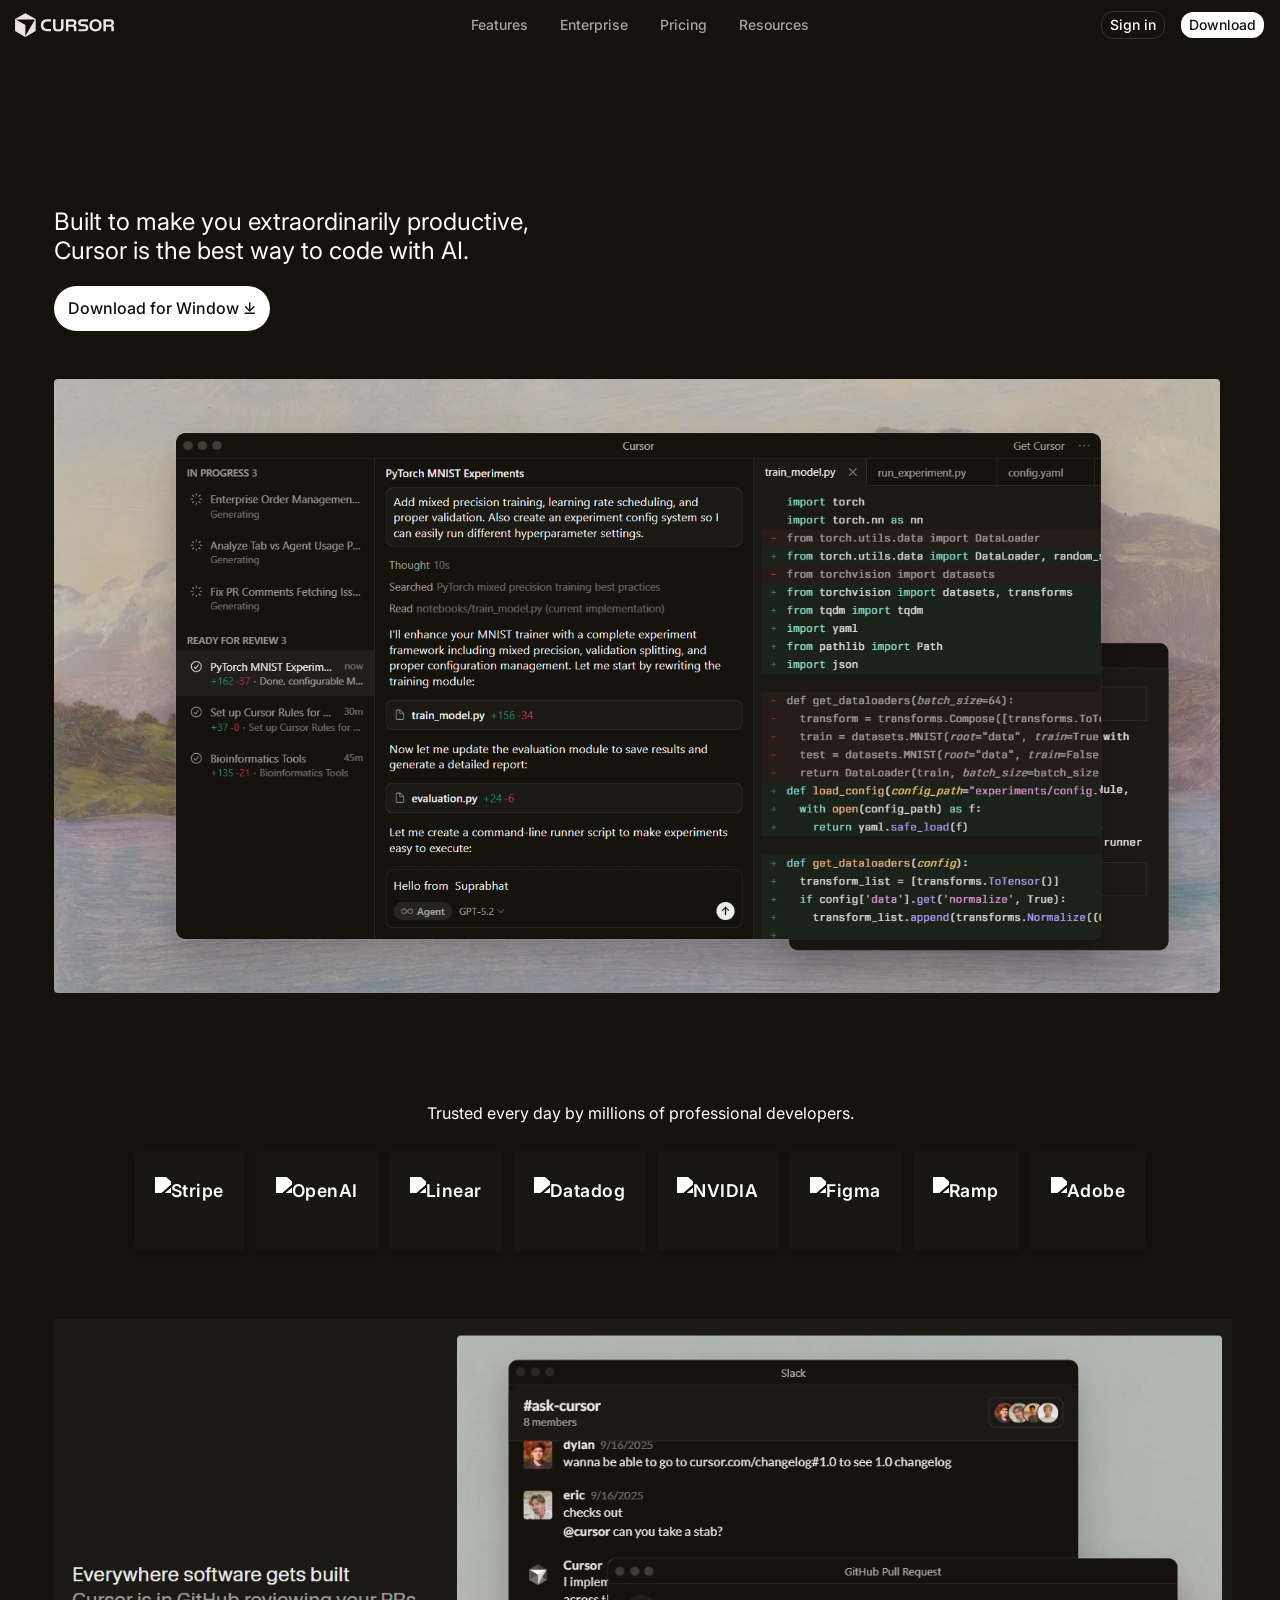
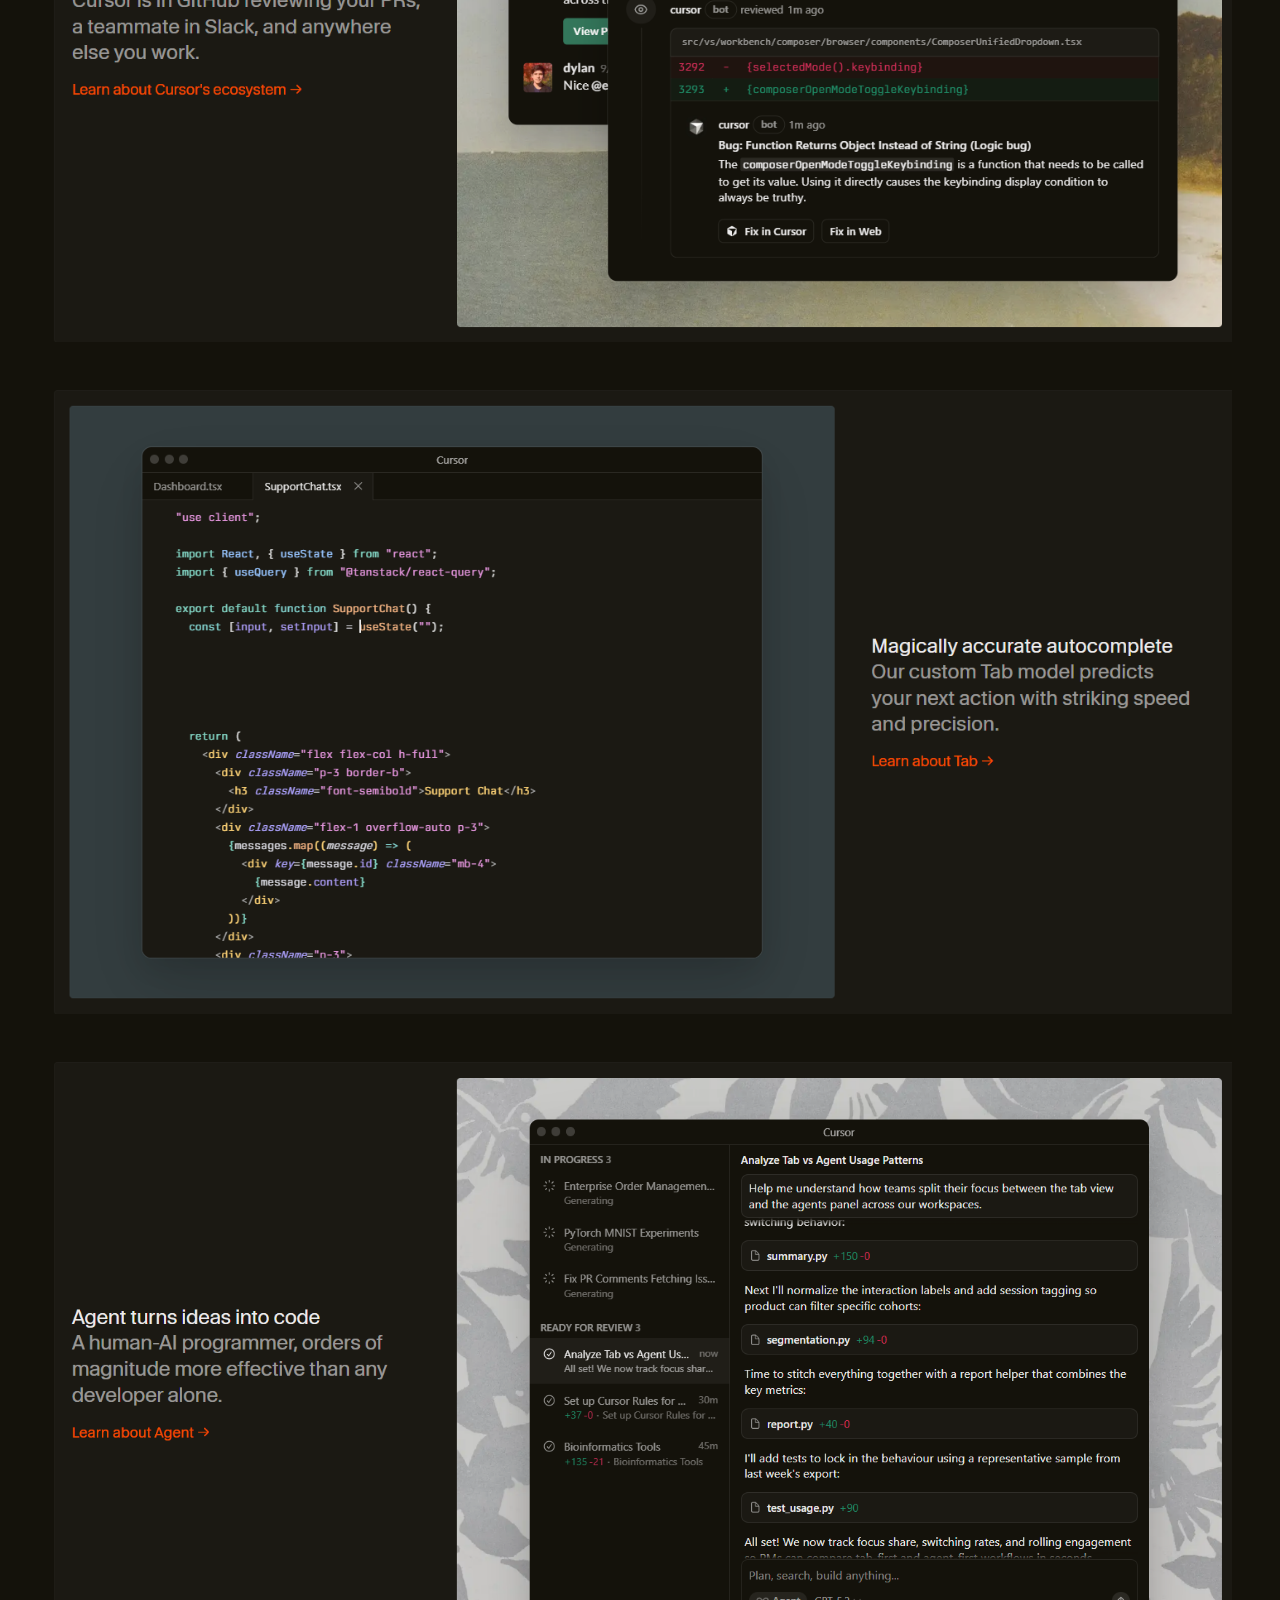
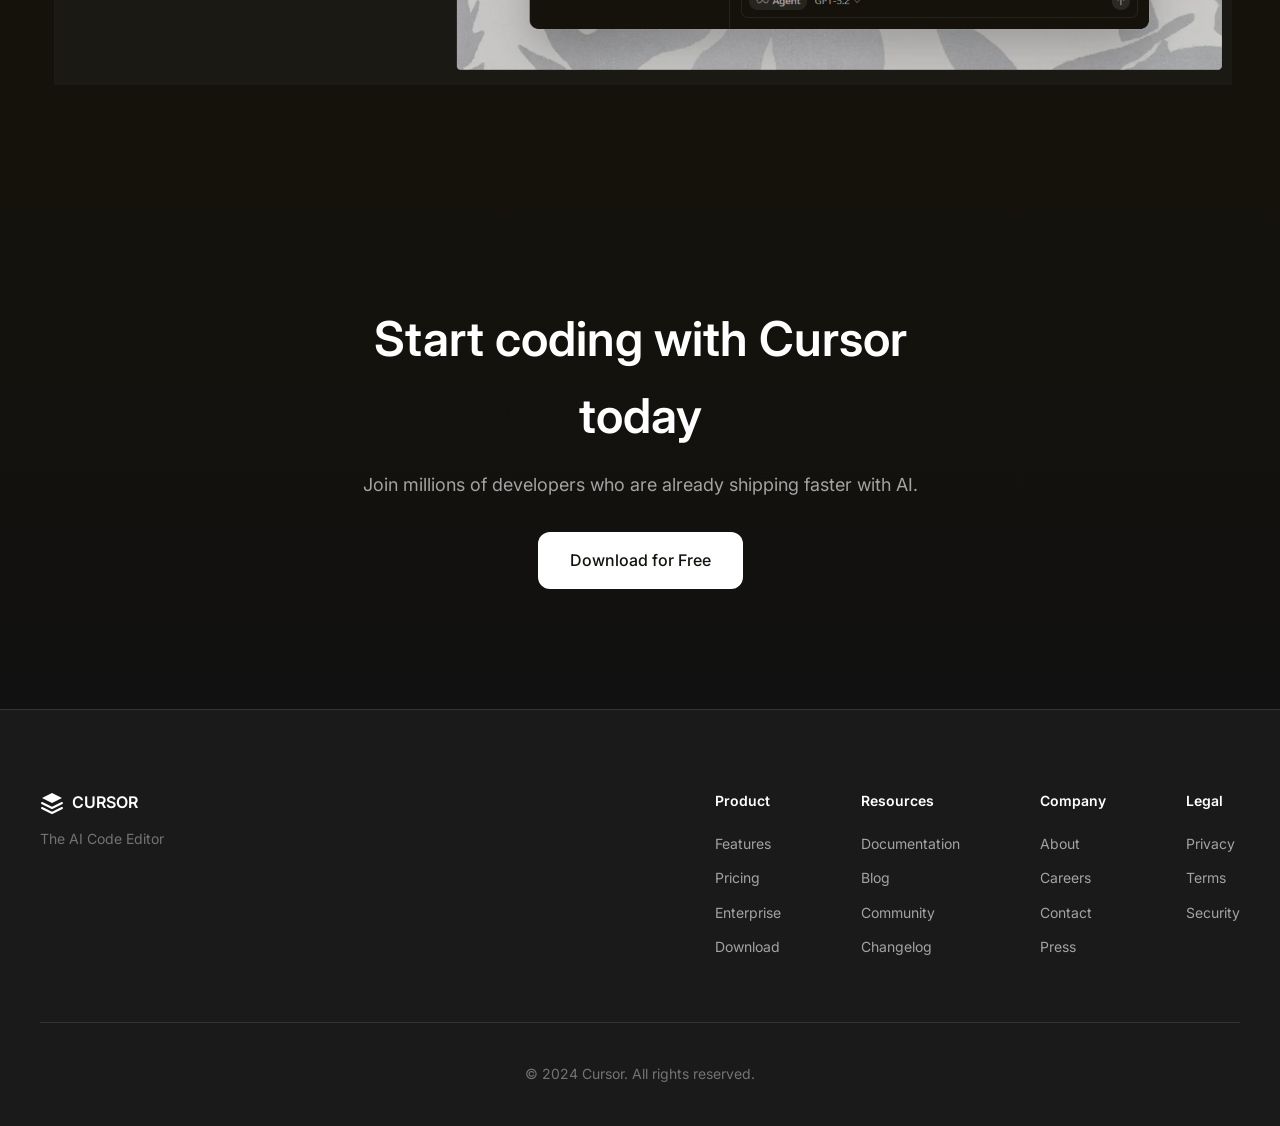
==== cursor-clone/index.html @ c236d999 "Add initial HTML structure and CSS styles for Cursor AI Code Editor landing page" ====
<!DOCTYPE html>
<html lang="en">
<head>
  <meta charset="UTF-8">
  <meta name="viewport" content="width=device-width, initial-scale=1.0">
  <title>Cursor - The AI Code Editor</title>
  <link rel="stylesheet" href="styles.css">
  <link rel="preconnect" href="https://fonts.googleapis.com">
  <link rel="preconnect" href="https://fonts.gstatic.com" crossorigin>
  <link href="https://fonts.googleapis.com/css2?family=Inter:wght@300;400;500;600;700&display=swap" rel="stylesheet">
</head>
<body>
  <!-- Navigation -->
  <nav class="navbar">
    <div class="nav-container">
      <div class="nav-left">
        <a href="#" class="logo">
<svg class="logo-svg" viewBox="0 0 2193 545" xmlns="http://www.w3.org/2000/svg" xmlns:xlink="http://www.w3.org/1999/xlink" overflow="visible"><g fill="currentColor"><path d="m466.383 137.073-206.469-119.2034c-6.63-3.8287-14.811-3.8287-21.441 0l-206.4586 119.2034c-5.5734 3.218-9.0144 9.169-9.0144 15.615v240.375c0 6.436 3.441 12.397 9.0144 15.615l206.4686 119.203c6.63 3.829 14.811 3.829 21.441 0l206.468-119.203c5.574-3.218 9.015-9.17 9.015-15.615v-240.375c0-6.436-3.441-12.397-9.015-15.615zm-12.969 25.25-199.316 345.223c-1.347 2.326-4.904 1.376-4.904-1.319v-226.048c0-4.517-2.414-8.695-6.33-10.963l-195.7577-113.019c-2.3263-1.347-1.3764-4.905 1.3182-4.905h398.6305c5.661 0 9.199 6.136 6.368 11.041h-.009z"></path><path d="m723.253 148.84h87.856v48.397h-84.881c-45.789 0-81.527 26.432-81.527 82.273s35.738 82.273 81.527 82.273h84.881v48.397h-91.578c-76.691 0-131.039-45.043-131.039-130.66 0-85.618 58.07-130.661 134.761-130.661z"></path><path d="m855.781 148.84h54.348v159.7c0 39.828 18.242 58.448 61.056 58.448 42.815 0 61.055-18.61 61.055-58.448v-159.7h54.35v170.866c0 58.071-36.85 94.933-115.405 94.933-78.551 0-115.404-37.231-115.404-95.301z"></path><path d="m1370.62 222.913c0 29.04-16.75 51.372-39.09 61.056v.746c23.45 3.354 35.37 20.103 35.73 42.814l1.12 82.641h-54.35l-1.11-73.705c-.37-16.381-10.06-26.432-29.41-26.432h-90.47v100.137h-54.34v-261.33h150.02c49.15 0 81.9 24.94 81.9 74.083zm-54.73 7.454c0-22.333-11.91-34.623-34.24-34.623h-88.61v69.236h89.34c20.47 0 33.51-12.281 33.51-34.623z"></path><path d="m1576.09 333.85c0-18.61-11.91-26.432-29.77-27.915l-60.31-5.583c-52.12-4.837-79.3-25.318-79.3-74.83 0-49.511 33.51-76.69 81.53-76.69h133.27v46.904h-129.55c-18.61 0-30.52 9.683-30.52 28.294 0 18.61 12.28 27.547 30.9 29.04l61.42 5.214c46.54 4.091 77.06 25.318 77.06 75.198s-32.38 76.69-78.17 76.69h-139.23v-46.904h134.01c17.5 0 28.66-11.912 28.66-29.408z"></path><path d="m1789.79 144.373c81.89 0 133.65 52.487 133.65 134.761 0 82.273-53.98 135.506-135.88 135.506s-133.65-53.233-133.65-135.506c0-82.274 53.98-134.761 135.88-134.761zm77.43 135.129c0-55.095-32.02-87.479-78.56-87.479-46.53 0-78.55 32.384-78.55 87.479 0 55.094 32.02 87.478 78.55 87.478 46.54 0 78.56-32.384 78.56-87.478z"></path><path d="m2192.95 222.913c0 29.04-16.75 51.372-39.1 61.056v.746c23.46 3.354 35.37 20.103 35.74 42.814l1.12 82.641h-54.35l-1.12-73.705c-.36-16.381-10.05-26.432-29.4-26.432h-90.47v100.137h-54.35v-261.33h150.03c49.14 0 81.9 24.94 81.9 74.083zm-54.73 7.454c0-22.333-11.91-34.623-34.25-34.623h-88.6v69.236h89.34c20.47 0 33.51-12.281 33.51-34.623z"></path></g></svg>
        </a>
        <div class="nav-links">
          <a href="#features">Features</a>
          <a href="#enterprise">Enterprise</a>
          <a href="#pricing">Pricing</a>
          <a href="#resources">Resources</a>
        </div>
      </div>
      <div class="nav-right">
        <a href="#signin" class="btn-signin">Sign in</a>
        <a href="#download" class="btn-download">Download</a>
      </div>
    </div>
  </nav>

  <!-- Hero Section -->
  <section class="hero">
    <div class="hero-content">
      <h1>Built to make you extraordinarily productive,<br>Cursor is the best way to code with AI.</h1>
      <a href="#download" class="btn-download-hero">
        Download for Window ⤓
      </a>
    </div>
    <div class="hero-image">
      <img src="assets/hero.png" alt="Cursor AI Code Editor Interface">
    </div>
  </section>

  <!-- Trust Section -->
  <section class="trust">
    <p class="trust-text">Trusted every day by millions of professional developers.</p>
    <div class="logos">
      <div class="logo-item"><img src="https://ptht05hbb1ssoooe.public.blob.vercel-storage.com/assets/logos/stripe-logo.svg" alt="Stripe" /></div>
      <div class="logo-item"><img src="https://ptht05hbb1ssoooe.public.blob.vercel-storage.com/assets/misc/asset-53062f7690ae5b0cdbed.svg" alt="OpenAI" /></div>
      <div class="logo-item"><img src="https://ptht05hbb1ssoooe.public.blob.vercel-storage.com/assets/misc/asset-eb9e0a5931092d4db1dd.svg" alt="Linear" /></div>
      <div class="logo-item"><img src="https://ptht05hbb1ssoooe.public.blob.vercel-storage.com/assets/misc/asset-da55192921531e5fd2ba.svg" alt="Datadog" /></div>
      <div class="logo-item"><img src="https://ptht05hbb1ssoooe.public.blob.vercel-storage.com/assets/misc/asset-e3678011b17782740f98.svg" alt="NVIDIA" /></div>
      <div class="logo-item"><img src="https://ptht05hbb1ssoooe.public.blob.vercel-storage.com/assets/misc/asset-105275382af564c3ab7c.svg" alt="Figma" /></div>
      <div class="logo-item"><img src="https://ptht05hbb1ssoooe.public.blob.vercel-storage.com/assets/misc/asset-cf60827b1c3f341d19ef.svg" alt="Ramp" /></div>
      <div class="logo-item"><img src="https://ptht05hbb1ssoooe.public.blob.vercel-storage.com/assets/misc/asset-37d2d1a1edcce15ca38c.svg" alt="Adobe" /></div>
    </div>
  </section>

  <!-- Feature 1: Agent -->
 <section class="feature-section">
      <div class="feature-image">
        <img src="assets/hero1.png" alt="AI Agents Feature">
      </div>
      <div class="feature-image">
        <img src="assets/hero2.png" alt="AI Agents Feature">
      </div>
      <div class="feature-image">
        <img src="assets/hero3.png" alt="AI Agents Feature">
      </div>
 </section>
  <!-- CTA Section -->
  <section class="cta-section">
    <div class="cta-content">
      <h2>Start coding with Cursor today</h2>
      <p>Join millions of developers who are already shipping faster with AI.</p>
      <a href="#download" class="btn-download-cta">Download for Free</a>
    </div>
  </section>

  <!-- Footer -->
  <footer class="footer">
    <div class="footer-content">
      <div class="footer-left">
        <div class="footer-logo">
          <svg width="24" height="24" viewBox="0 0 24 24" fill="none" xmlns="http://www.w3.org/2000/svg">
            <path d="M12 2L2 7L12 12L22 7L12 2Z" fill="white"/>
            <path d="M2 17L12 22L22 17" stroke="white" stroke-width="2" stroke-linecap="round" stroke-linejoin="round"/>
            <path d="M2 12L12 17L22 12" stroke="white" stroke-width="2" stroke-linecap="round" stroke-linejoin="round"/>
          </svg>
          <span>CURSOR</span>
        </div>
        <p class="footer-tagline">The AI Code Editor</p>
      </div>
      <div class="footer-links">
        <div class="footer-column">
          <h4>Product</h4>
          <a href="#">Features</a>
          <a href="#">Pricing</a>
          <a href="#">Enterprise</a>
          <a href="#">Download</a>
        </div>
        <div class="footer-column">
          <h4>Resources</h4>
          <a href="#">Documentation</a>
          <a href="#">Blog</a>
          <a href="#">Community</a>
          <a href="#">Changelog</a>
        </div>
        <div class="footer-column">
          <h4>Company</h4>
          <a href="#">About</a>
          <a href="#">Careers</a>
          <a href="#">Contact</a>
          <a href="#">Press</a>
        </div>
        <div class="footer-column">
          <h4>Legal</h4>
          <a href="#">Privacy</a>
          <a href="#">Terms</a>
          <a href="#">Security</a>
        </div>
      </div>
    </div>
    <div class="footer-bottom">
      <p>&copy; 2024 Cursor. All rights reserved.</p>
    </div>
  </footer>
</body>
</html>
---- cursor-clone/styles.css ----
/* Logo SVG Styling */
.logo-svg {
  width: 100px;
  height: 40px;
  display: block;
  color: #eee2e2;
  margin-right: 16px;
}
.logo {
  display: flex;
  align-items: center;
  text-decoration: none;
}
/* Reset and Base Styles */
* {
  margin: 0;
  padding: 0;
  box-sizing: border-box;
}

:root {
  --bg-primary: #14120B;
  --bg-secondary: #1a1a1a;
  --bg-tertiary: #262626;
  --text-primary: #ffffff;
  --text-secondary: #a3a3a3;
  --text-muted: #737373;
  --accent-primary: #22c55e;
  --accent-secondary: #3b82f6;
  --border-color: #333333;
  --hover-bg: #2a2a2a;
}

body {
  font-family: 'Inter', -apple-system, BlinkMacSystemFont, 'Segoe UI', Roboto, sans-serif;
  background-color: var(--bg-primary);
  color: var(--text-primary);
  line-height: 1.6;
  overflow-x: hidden;
}

a {
  text-decoration: none;
  color: inherit;
}

/* Navigation */
.navbar {
  position: fixed;
  top: 0;
  left: 0;
  right: 0;
  z-index: 1000;
  background: #14120B;
  backdrop-filter: blur(20px);
}

.nav-container {
  max-width: 1400px;
  margin: 0 auto;
  padding: 0 14px;
  display: flex;
  align-items: center;
  height: 50px;
  /* position: relative; */
}

.nav-left {
  display: flex;
  align-items: center;
  gap: 48px;
}


.nav-links {
  display: flex;
  align-items: center;
  justify-content: center;
  gap: 32px;
  position: absolute;
  left: 50%;
  transform: translateX(-50%);
}

.nav-links a {
  color: var(--text-secondary);
  font-size: 14px;
  font-weight: 500;
  transition: color 0.2s ease;
}

.nav-links a:hover {
  color: var(--text-primary);
}

.nav-right {
  display: flex;
  align-items: center;
  gap: 16px;
  position: absolute;
  right: 0;
  padding-right: 16px;
}

.btn-signin {
  color: white;
  font-size: 14px;
  font-weight: 500;
  padding: 2px 8px;
  border-radius: 12px;
  border: 1px solid var(--border-color);
  transition: all 0.2s ease;
}

.btn-signin:hover {
  background: var(--hover-bg);
  color: var(--text-primary);
}

.btn-download {
  background: var(--text-primary);
  color: var(--bg-primary);
  font-size: 14px;
  font-weight: 500;
  padding: 2px 8px;
  border-radius: 12px;
  transition: all 0.2s ease;
}

.btn-download:hover {
  background: #e5e5e5;
}

/* Hero Section */
.hero {
  min-height: 100vh;
  display: flex;
  flex-direction: column;
  justify-content: left;
  align-items: center;
  padding: 160px 24px 60px 24px;
  text-align: center;
  margin: 48px 36px 48px 30px;
}

.hero-content {
  max-width: full;
  margin: 0 auto 48px;
  width: 100%;
  display: flex;
  flex-direction: column;
  align-items: flex-start;
  text-align: left;
  
}

.hero h1 {
  text-align: left;
  font-size: 24px;
  font-weight: 400;
  line-height: 1.2;
  margin-bottom: 20px;
  color: var(--text-primary);
}

.btn-download-hero {
  display: inline-flex;
  justify-content: left;
  align-items: left;
  gap: 8px;
  background: var(--text-primary);
  color: var(--bg-primary);
  font-size: 16px;
  font-weight: 500;
  padding: 10px 14px;
  border-radius: 24px;
  transition: all 0.2s ease;
}

.btn-download-hero:hover {
  background: #e5e5e5;
  transform: translateY(-2px);
}

.btn-download-hero svg {
  width: 18px;
  height: 18px;
}

.hero-image {
  max-width: full;
  width: 100%;
  border-radius: 4px;
  overflow: hidden;
  margin: 0 auto;
}

.hero-image img {
  width: 100%;
  height: 100%;
  display: block;
}

/* Trust Section */
.trust {
 margin-bottom: 60px;
  text-align: center;
  background: var(--bg-primary);
}

.trust-text {
  color: var(--text-primary);
  font-size: 16px;
  margin-bottom: 24px;
}

.logos {
  display: flex;
  flex-direction: row;
  gap: 12px;
  max-width: 1400px;
  margin: 0 auto;
  justify-content: center;
  align-items: center;
  overflow-x: auto;
  padding-bottom: 8px;
  scrollbar-width: thin;
}

.logo-item {
  color: var(--text-primary);
  background: transparent;
  font-size: 16px;
  font-weight: 200;
  opacity: 0.7;
  transition: opacity 0.2s ease;
}

.logo-item {
  background: #181611;
  border-radius: 4px;
  box-shadow: 0 2px 8px 0 rgba(0,0,0,0.10);
  padding: 18px 20px;
  min-width: 100px;
  min-height: 100px;
  display: flex;
  align-items: center;
  justify-content: center;
  transition: box-shadow 0.2s, transform 0.2s;
  opacity: 1;
  color: #fff;
  font-size: 1.1rem;
  font-weight: 600;
  letter-spacing: 0.5px;
}
.logo-item:hover {
  box-shadow: 0 4px 16px 0 rgba(0,0,0,0.18);
  transform: translateY(-4px) scale(1.03);
}
.logo-item img, .logo-item svg {
  max-width: 100px;
  max-height: 50px;
  width: auto;
  height: 48px;
  display: block;
  margin: 0 auto;
  filter: brightness(0) invert(1);
}
.feature-section {
  min-height: 100vh;
  display: flex;
  flex-direction: column;
  justify-content: left;
  align-items: center;
  text-align: center;
  margin-bottom: 48px;
  margin-top: 20px;
}

.feature-image {
  max-width: full;
  width: 100%;
  border-radius: 16px;
  overflow: hidden;
  display: flex;
  align-items: center;
  justify-content: center;
  margin-bottom: 48px;
  padding-left: 48px;
  padding-right: 48px;
} 
.feature-image img {
  width: 100%;
  height: 100%;
  object-fit: cover;
  object-position: center;
  display: block;
}

.learn-more:hover {
  gap: 12px;
}

.learn-more svg {
  width: 16px;
  height: 16px;
}

/* Code Window */
.feature-visual {
  position: relative;
}

.code-window {
  background: var(--bg-secondary);
  border-radius: 16px;
  overflow: hidden;
  border: 1px solid var(--border-color);
  box-shadow: 0 25px 50px -12px rgba(0, 0, 0, 0.5);
}

.window-header {
  background: var(--bg-tertiary);
  padding: 12px 16px;
  display: flex;
  align-items: center;
  justify-content: center;
  position: relative;
  border-bottom: 1px solid var(--border-color);
}

.window-dots {
  position: absolute;
  left: 16px;
  display: flex;
  gap: 8px;
}

.window-dots span {
  width: 12px;
  height: 12px;
  border-radius: 50%;
  background: var(--text-muted);
}

.window-dots span:nth-child(1) { background: #ff5f57; }
.window-dots span:nth-child(2) { background: #febc2e; }
.window-dots span:nth-child(3) { background: #28c840; }

.window-title {
  font-size: 13px;
  color: var(--text-secondary);
  font-weight: 500;
}

.window-content {
  padding: 20px;
  min-height: 400px;
}

/* Task List Styles */
.task-list {
  font-family: 'Menlo', 'Monaco', 'Courier New', monospace;
  font-size: 13px;
}

.task-header {
  color: var(--text-muted);
  font-size: 11px;
  font-weight: 600;
  text-transform: uppercase;
  letter-spacing: 0.5px;
  margin: 16px 0 8px;
  padding-bottom: 8px;
  border-bottom: 1px solid var(--border-color);
}

.task-header:first-child {
  margin-top: 0;
}

.task-item {
  display: flex;
  align-items: flex-start;
  gap: 12px;
  padding: 10px 0;
  border-bottom: 1px solid var(--border-color);
}

.task-icon {
  color: var(--accent-primary);
  font-size: 14px;
  flex-shrink: 0;
}

.task-item.completed .task-icon {
  color: var(--accent-primary);
}

.task-info {
  flex: 1;
}

.task-name {
  color: var(--text-primary);
  margin-bottom: 4px;
}

.task-status {
  color: var(--text-muted);
  font-size: 12px;
}

.task-meta {
  display: flex;
  gap: 12px;
  font-size: 12px;
  margin-top: 4px;
}

.lines-added {
  color: var(--accent-primary);
}

.lines-removed {
  color: #ef4444;
}

.time {
  color: var(--text-muted);
}

/* Chat Panel */
.chat-panel {
  margin-top: 20px;
  padding: 16px;
  background: var(--bg-tertiary);
  border-radius: 12px;
  border: 1px solid var(--border-color);
}

.chat-header {
  font-size: 13px;
  font-weight: 600;
  color: var(--text-primary);
  margin-bottom: 12px;
}

.chat-message {
  font-size: 13px;
  color: var(--text-secondary);
  line-height: 1.5;
  margin-bottom: 12px;
}

.chat-input {
  padding: 12px;
  background: var(--bg-secondary);
  border-radius: 8px;
  border: 1px solid var(--border-color);
}

.chat-input .placeholder {
  color: var(--text-muted);
  font-size: 13px;
}

/* Code Editor Styles */
.code-editor {
  font-family: 'Menlo', 'Monaco', 'Courier New', monospace;
  font-size: 13px;
  line-height: 1.8;
}

.tab-bar {
  display: flex;
  gap: 4px;
  margin-bottom: 16px;
  border-bottom: 1px solid var(--border-color);
}

.tab {
  padding: 8px 16px;
  font-size: 13px;
  color: var(--text-muted);
  border-bottom: 2px solid transparent;
  cursor: pointer;
}

.tab.active {
  color: var(--text-primary);
  border-bottom-color: var(--accent-primary);
}

.code-content {
  padding: 8px 0;
}

.code-line {
  padding: 2px 0;
}

.keyword { color: #c586c0; }
.string { color: #ce9178; }
.type { color: #4ec9b0; }
.function { color: #dcdcaa; }
.function-name { color: #dcdcaa; }
.punctuation { color: var(--text-secondary); }
.boolean { color: #569cd6; }

.autocomplete-line {
  position: relative;
}

.autocomplete-suggestion {
  color: var(--text-muted);
  font-style: italic;
  margin-left: 16px;
}

/* Chat Window Styles */
.chat-window .window-content {
  padding: 0;
}

.chat-interface {
  display: flex;
  flex-direction: column;
  height: 100%;
}

.chat-message {
  padding: 16px;
  border-bottom: 1px solid var(--border-color);
}

.chat-message.user {
  background: var(--bg-tertiary);
}

.chat-message.ai {
  background: var(--bg-secondary);
}

.chat-message.ai .message-content {
  color: var(--text-primary);
}

.chat-message.ai .message-content ul {
  margin-top: 12px;
  padding-left: 20px;
}

.chat-message.ai .message-content li {
  margin-bottom: 8px;
  color: var(--text-secondary);
}

.file-changes {
  margin-top: 16px;
  padding: 12px;
  background: var(--bg-tertiary);
  border-radius: 8px;
}

.file-item {
  display: flex;
  align-items: center;
  gap: 8px;
  font-size: 13px;
}

.file-name {
  color: var(--text-primary);
  font-family: monospace;
}

.file-changes-count {
  color: var(--accent-primary);
  margin-left: auto;
}

.chat-input-area {
  padding: 16px;
  border-top: 1px solid var(--border-color);
  background: var(--bg-secondary);
}

.input-placeholder {
  color: var(--text-muted);
  font-size: 14px;
  margin-bottom: 12px;
  display: block;
}

.input-actions {
  display: flex;
  gap: 12px;
}

.agent-badge {
  background: var(--bg-tertiary);
  color: var(--text-secondary);
  padding: 4px 10px;
  border-radius: 6px;
  font-size: 12px;
  font-weight: 500;
}

.model-badge {
  background: var(--bg-tertiary);
  color: var(--text-secondary);
  padding: 4px 10px;
  border-radius: 6px;
  font-size: 12px;
  font-weight: 500;
}

/* CTA Section */
.cta-section {
  padding: 120px 24px;
  text-align: center;
  background: linear-gradient(180deg, var(--bg-primary) 0%, #111 100%);
}

.cta-content {
  max-width: 600px;
  margin: 0 auto;
}

.cta-content h2 {
  font-size: clamp(32px, 4vw, 48px);
  font-weight: 600;
  margin-bottom: 16px;
}

.cta-content p {
  color: var(--text-secondary);
  font-size: 18px;
  margin-bottom: 32px;
}

.btn-download-cta {
  display: inline-flex;
  align-items: center;
  gap: 8px;
  background: var(--text-primary);
  color: var(--bg-primary);
  font-size: 16px;
  font-weight: 500;
  padding: 16px 32px;
  border-radius: 12px;
  transition: all 0.2s ease;
}

.btn-download-cta:hover {
  background: #e5e5e5;
  transform: translateY(-2px);
}

/* Footer */
.footer {
  background: var(--bg-secondary);
  padding: 80px 24px 40px;
  border-top: 1px solid var(--border-color);
}

.footer-content {
  max-width: 1200px;
  margin: 0 auto;
  display: flex;
  justify-content: space-between;
  gap: 64px;
  margin-bottom: 64px;
}

.footer-left {
  max-width: 300px;
}

.footer-logo {
  display: flex;
  align-items: center;
  gap: 8px;
  font-weight: 600;
  font-size: 16px;
  margin-bottom: 12px;
}

.footer-tagline {
  color: var(--text-muted);
  font-size: 14px;
}

.footer-links {
  display: flex;
  gap: 80px;
}

.footer-column {
  display: flex;
  flex-direction: column;
  gap: 12px;
}

.footer-column h4 {
  font-size: 14px;
  font-weight: 600;
  color: var(--text-primary);
  margin-bottom: 8px;
}

.footer-column a {
  color: var(--text-secondary);
  font-size: 14px;
  transition: color 0.2s ease;
}

.footer-column a:hover {
  color: var(--text-primary);
}

.footer-bottom {
  max-width: 1200px;
  margin: 0 auto;
  padding-top: 40px;
  border-top: 1px solid var(--border-color);
  text-align: center;
}

.footer-bottom p {
  color: var(--text-muted);
  font-size: 14px;
}

/* Responsive Design */
@media (max-width: 1024px) {
  .feature-content {
    grid-template-columns: 1fr;
    gap: 48px;
  }
  
  .feature-content.reverse {
    direction: ltr;
  }
  
  .feature-text {
    max-width: 100%;
    text-align: center;
  }
  
  .footer-content {
    flex-direction: column;
    gap: 48px;
  }
  
  .footer-links {
    flex-wrap: wrap;
    gap: 40px;
  }
}

@media (max-width: 768px) {
  .nav-links {
    display: none;
  }
  
  .nav-container {
    padding: 0 16px;
  }
  
  .hero {
    padding: 100px 16px 60px;
  }
  
  .feature {
    padding: 80px 16px;
  }
  
  .trust {
    padding: 60px 16px;
  }
  
  .logos {
    gap: 24px;
  }
  
  .logo-item {
    font-size: 14px;
  }
  
  .footer {
    padding: 60px 16px 32px;
  }
  
  .footer-links {
    gap: 32px;
  }
}

/* Smooth scrolling */
html {
  scroll-behavior: smooth;
}

/* Selection color */
::selection {
  background: rgba(34, 197, 94, 0.3);
  color: var(--text-primary);
}
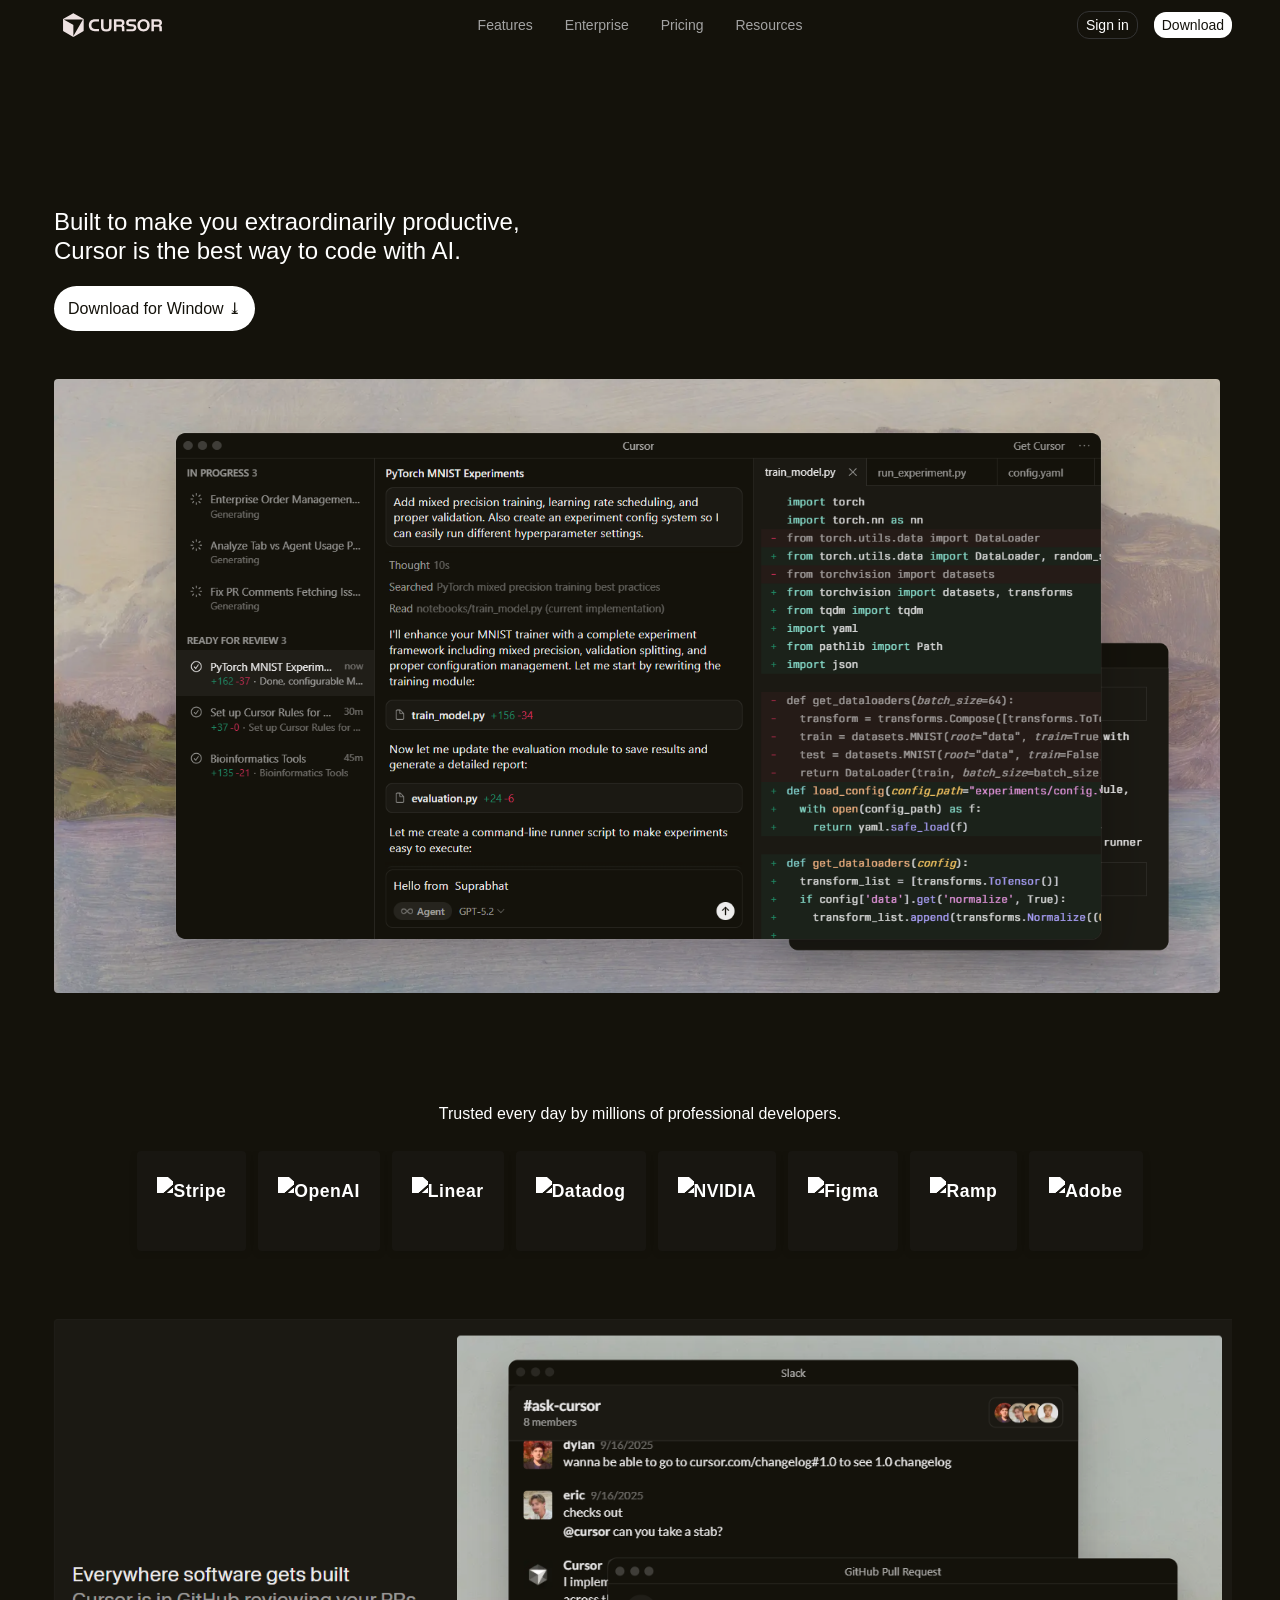
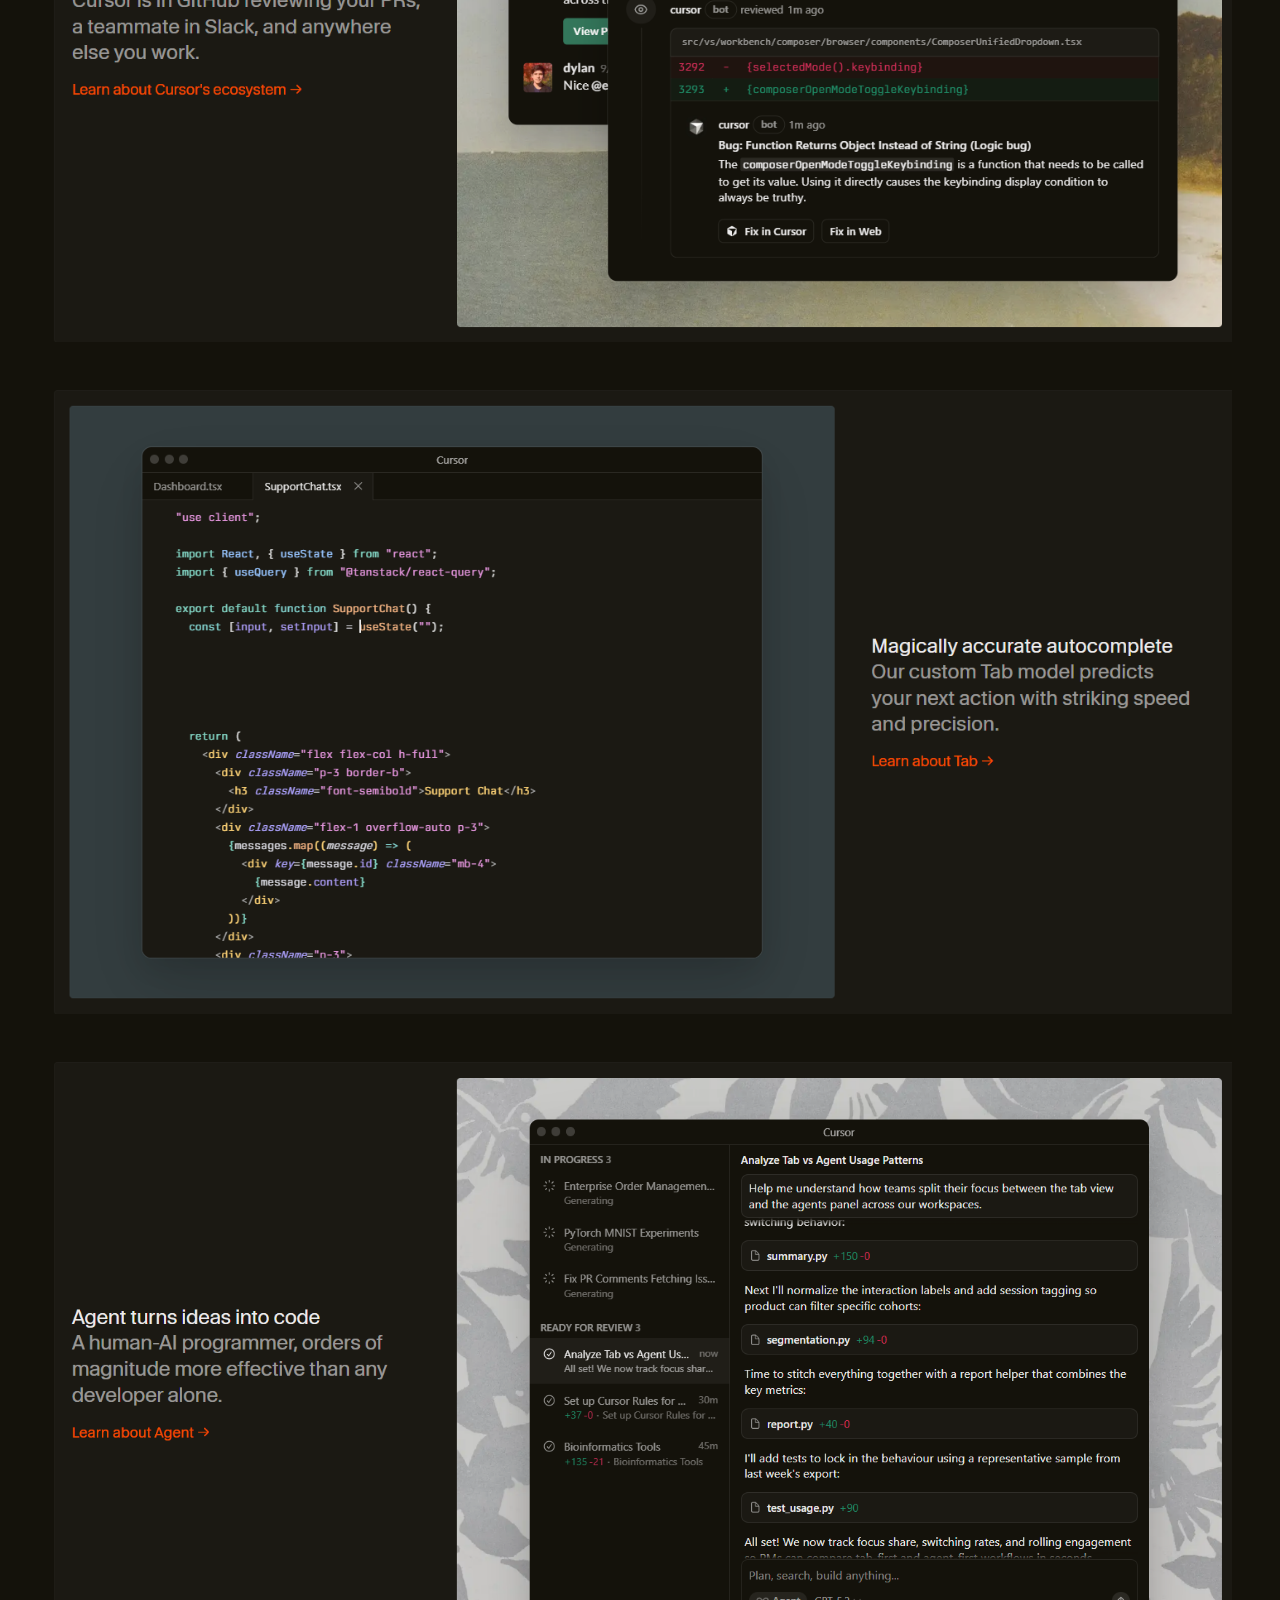
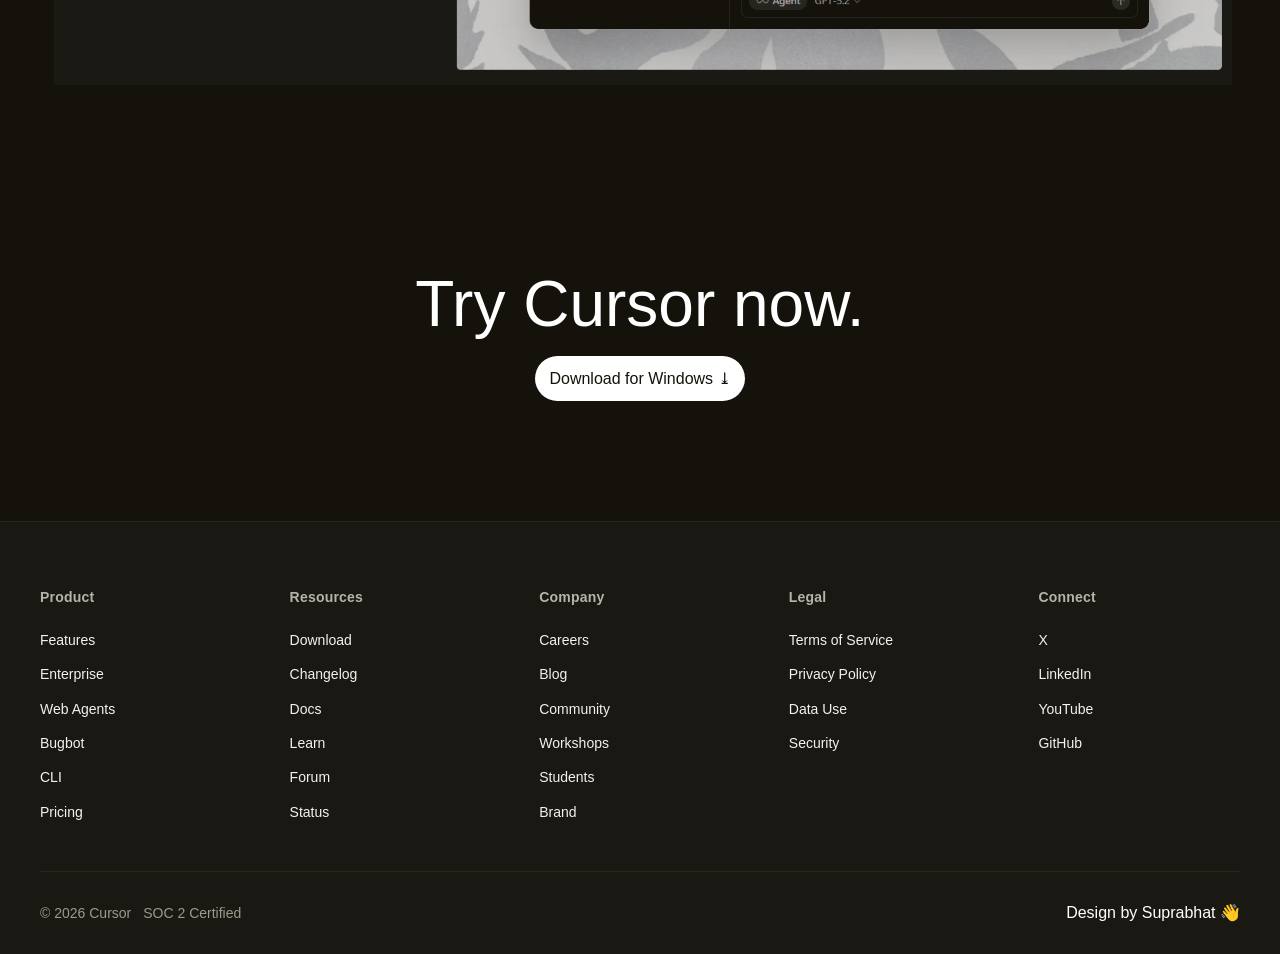
==== commit 1a18a06c: "Refactor code structure for improved readability and maintainability" ====
--- a/cursor-clone/index.html
+++ b/cursor-clone/index.html
@@ -5,9 +5,7 @@
   <meta name="viewport" content="width=device-width, initial-scale=1.0">
   <title>Cursor - The AI Code Editor</title>
   <link rel="stylesheet" href="styles.css">
-  <link rel="preconnect" href="https://fonts.googleapis.com">
-  <link rel="preconnect" href="https://fonts.gstatic.com" crossorigin>
-  <link href="https://fonts.googleapis.com/css2?family=Inter:wght@300;400;500;600;700&display=swap" rel="stylesheet">
+  <link rel="shortcut icon" href="assets/Icon.jpeg" type="image/x-icon">
 </head>
 <body>
   <!-- Navigation -->
@@ -74,58 +72,66 @@
   <!-- CTA Section -->
   <section class="cta-section">
     <div class="cta-content">
-      <h2>Start coding with Cursor today</h2>
-      <p>Join millions of developers who are already shipping faster with AI.</p>
-      <a href="#download" class="btn-download-cta">Download for Free</a>
+      <h2>Try Cursor now.</h2>
+      <a href="#download" class="btn-download-hero">Download for Windows ⤓</a>
     </div>
   </section>
 
   <!-- Footer -->
   <footer class="footer">
     <div class="footer-content">
-      <div class="footer-left">
-        <div class="footer-logo">
-          <svg width="24" height="24" viewBox="0 0 24 24" fill="none" xmlns="http://www.w3.org/2000/svg">
-            <path d="M12 2L2 7L12 12L22 7L12 2Z" fill="white"/>
-            <path d="M2 17L12 22L22 17" stroke="white" stroke-width="2" stroke-linecap="round" stroke-linejoin="round"/>
-            <path d="M2 12L12 17L22 12" stroke="white" stroke-width="2" stroke-linecap="round" stroke-linejoin="round"/>
-          </svg>
-          <span>CURSOR</span>
-        </div>
-        <p class="footer-tagline">The AI Code Editor</p>
-      </div>
-      <div class="footer-links">
+      <div class="footer-columns">
         <div class="footer-column">
           <h4>Product</h4>
           <a href="#">Features</a>
+          <a href="#">Enterprise</a>
+          <a href="#">Web Agents</a>
+          <a href="#">Bugbot</a>
+          <a href="#">CLI</a>
           <a href="#">Pricing</a>
-          <a href="#">Enterprise</a>
-          <a href="#">Download</a>
         </div>
         <div class="footer-column">
           <h4>Resources</h4>
-          <a href="#">Documentation</a>
-          <a href="#">Blog</a>
-          <a href="#">Community</a>
+          <a href="#">Download</a>
           <a href="#">Changelog</a>
+          <a href="#">Docs</a>
+          <a href="#">Learn</a>
+          <a href="#">Forum</a>
+          <a href="#">Status</a>
         </div>
         <div class="footer-column">
           <h4>Company</h4>
-          <a href="#">About</a>
           <a href="#">Careers</a>
-          <a href="#">Contact</a>
-          <a href="#">Press</a>
+          <a href="#">Blog</a>
+          <a href="#">Community</a>
+          <a href="#">Workshops</a>
+          <a href="#">Students</a>
+          <a href="#">Brand</a>
         </div>
         <div class="footer-column">
           <h4>Legal</h4>
-          <a href="#">Privacy</a>
-          <a href="#">Terms</a>
+          <a href="#">Terms of Service</a>
+          <a href="#">Privacy Policy</a>
+          <a href="#">Data Use</a>
           <a href="#">Security</a>
+        </div>
+        <div class="footer-column footer-column-connect">
+          <h4>Connect</h4>
+          <a href="https://x.com/suprabhat_3" target="_blank">X <span> ↗</span></a>
+          <a href="https://www.linkedin.com/in/suprabhatt/" target="_blank">LinkedIn <span> ↗</span></a>
+          <a href="https://www.youtube.com/@suprabhat_yt" target="_blank">YouTube <span> ↗</span></a>
+          <a href="https://github.com/suprabhat3" target="_blank">GitHub <span> ↗</span></a>
         </div>
       </div>
     </div>
     <div class="footer-bottom">
-      <p>&copy; 2024 Cursor. All rights reserved.</p>
+      <div class="footer-meta">
+        <span>&copy; 2026 Cursor</span>
+        <span>SOC 2 Certified</span>
+      </div>
+      <div class="footer-controls">
+        <p>Design by Suprabhat 👋</p>
+      </div>
     </div>
   </footer>
 </body>
--- a/cursor-clone/styles.css
+++ b/cursor-clone/styles.css
@@ -20,7 +20,7 @@
 
 :root {
   --bg-primary: #14120B;
-  --bg-secondary: #1a1a1a;
+  --bg-secondary: #1B1913;
   --bg-tertiary: #262626;
   --text-primary: #ffffff;
   --text-secondary: #a3a3a3;
@@ -31,8 +31,17 @@
   --hover-bg: #2a2a2a;
 }
 
+@font-face {
+  font-family: "Cursor Regular";
+  src:
+    url("/assets/fonts/cursor-regular.woff2") format("woff2"),
+    url("/assets/fonts/cursor-regular.woff") format("woff");
+  font-weight: normal;
+  font-style: normal;
+}
+
 body {
-  font-family: 'Inter', -apple-system, BlinkMacSystemFont, 'Segoe UI', Roboto, sans-serif;
+  font-family: 'Cursor Regular', sans-serif;
   background-color: var(--bg-primary);
   color: var(--text-primary);
   line-height: 1.6;
@@ -69,6 +78,7 @@
   display: flex;
   align-items: center;
   gap: 48px;
+  padding-left: 48px;
 }
 
 
@@ -99,7 +109,7 @@
   gap: 16px;
   position: absolute;
   right: 0;
-  padding-right: 16px;
+  padding-right: 48px;
 }
 
 .btn-signin {
@@ -273,7 +283,6 @@
   justify-content: left;
   align-items: center;
   text-align: center;
-  margin-bottom: 48px;
   margin-top: 20px;
 }
 
@@ -297,330 +306,12 @@
   display: block;
 }
 
-.learn-more:hover {
-  gap: 12px;
-}
-
-.learn-more svg {
-  width: 16px;
-  height: 16px;
-}
-
-/* Code Window */
-.feature-visual {
-  position: relative;
-}
-
-.code-window {
-  background: var(--bg-secondary);
-  border-radius: 16px;
-  overflow: hidden;
-  border: 1px solid var(--border-color);
-  box-shadow: 0 25px 50px -12px rgba(0, 0, 0, 0.5);
-}
-
-.window-header {
-  background: var(--bg-tertiary);
-  padding: 12px 16px;
-  display: flex;
-  align-items: center;
-  justify-content: center;
-  position: relative;
-  border-bottom: 1px solid var(--border-color);
-}
-
-.window-dots {
-  position: absolute;
-  left: 16px;
-  display: flex;
-  gap: 8px;
-}
-
-.window-dots span {
-  width: 12px;
-  height: 12px;
-  border-radius: 50%;
-  background: var(--text-muted);
-}
-
-.window-dots span:nth-child(1) { background: #ff5f57; }
-.window-dots span:nth-child(2) { background: #febc2e; }
-.window-dots span:nth-child(3) { background: #28c840; }
-
-.window-title {
-  font-size: 13px;
-  color: var(--text-secondary);
-  font-weight: 500;
-}
-
-.window-content {
-  padding: 20px;
-  min-height: 400px;
-}
-
-/* Task List Styles */
-.task-list {
-  font-family: 'Menlo', 'Monaco', 'Courier New', monospace;
-  font-size: 13px;
-}
-
-.task-header {
-  color: var(--text-muted);
-  font-size: 11px;
-  font-weight: 600;
-  text-transform: uppercase;
-  letter-spacing: 0.5px;
-  margin: 16px 0 8px;
-  padding-bottom: 8px;
-  border-bottom: 1px solid var(--border-color);
-}
-
-.task-header:first-child {
-  margin-top: 0;
-}
-
-.task-item {
-  display: flex;
-  align-items: flex-start;
-  gap: 12px;
-  padding: 10px 0;
-  border-bottom: 1px solid var(--border-color);
-}
-
-.task-icon {
-  color: var(--accent-primary);
-  font-size: 14px;
-  flex-shrink: 0;
-}
-
-.task-item.completed .task-icon {
-  color: var(--accent-primary);
-}
-
-.task-info {
-  flex: 1;
-}
-
-.task-name {
-  color: var(--text-primary);
-  margin-bottom: 4px;
-}
-
-.task-status {
-  color: var(--text-muted);
-  font-size: 12px;
-}
-
-.task-meta {
-  display: flex;
-  gap: 12px;
-  font-size: 12px;
-  margin-top: 4px;
-}
-
-.lines-added {
-  color: var(--accent-primary);
-}
-
-.lines-removed {
-  color: #ef4444;
-}
-
-.time {
-  color: var(--text-muted);
-}
-
-/* Chat Panel */
-.chat-panel {
-  margin-top: 20px;
-  padding: 16px;
-  background: var(--bg-tertiary);
-  border-radius: 12px;
-  border: 1px solid var(--border-color);
-}
-
-.chat-header {
-  font-size: 13px;
-  font-weight: 600;
-  color: var(--text-primary);
-  margin-bottom: 12px;
-}
-
-.chat-message {
-  font-size: 13px;
-  color: var(--text-secondary);
-  line-height: 1.5;
-  margin-bottom: 12px;
-}
-
-.chat-input {
-  padding: 12px;
-  background: var(--bg-secondary);
-  border-radius: 8px;
-  border: 1px solid var(--border-color);
-}
-
-.chat-input .placeholder {
-  color: var(--text-muted);
-  font-size: 13px;
-}
-
-/* Code Editor Styles */
-.code-editor {
-  font-family: 'Menlo', 'Monaco', 'Courier New', monospace;
-  font-size: 13px;
-  line-height: 1.8;
-}
-
-.tab-bar {
-  display: flex;
-  gap: 4px;
-  margin-bottom: 16px;
-  border-bottom: 1px solid var(--border-color);
-}
-
-.tab {
-  padding: 8px 16px;
-  font-size: 13px;
-  color: var(--text-muted);
-  border-bottom: 2px solid transparent;
-  cursor: pointer;
-}
-
-.tab.active {
-  color: var(--text-primary);
-  border-bottom-color: var(--accent-primary);
-}
-
-.code-content {
-  padding: 8px 0;
-}
-
-.code-line {
-  padding: 2px 0;
-}
-
-.keyword { color: #c586c0; }
-.string { color: #ce9178; }
-.type { color: #4ec9b0; }
-.function { color: #dcdcaa; }
-.function-name { color: #dcdcaa; }
-.punctuation { color: var(--text-secondary); }
-.boolean { color: #569cd6; }
-
-.autocomplete-line {
-  position: relative;
-}
-
-.autocomplete-suggestion {
-  color: var(--text-muted);
-  font-style: italic;
-  margin-left: 16px;
-}
-
-/* Chat Window Styles */
-.chat-window .window-content {
-  padding: 0;
-}
-
-.chat-interface {
-  display: flex;
-  flex-direction: column;
-  height: 100%;
-}
-
-.chat-message {
-  padding: 16px;
-  border-bottom: 1px solid var(--border-color);
-}
-
-.chat-message.user {
-  background: var(--bg-tertiary);
-}
-
-.chat-message.ai {
-  background: var(--bg-secondary);
-}
-
-.chat-message.ai .message-content {
-  color: var(--text-primary);
-}
-
-.chat-message.ai .message-content ul {
-  margin-top: 12px;
-  padding-left: 20px;
-}
-
-.chat-message.ai .message-content li {
-  margin-bottom: 8px;
-  color: var(--text-secondary);
-}
-
-.file-changes {
-  margin-top: 16px;
-  padding: 12px;
-  background: var(--bg-tertiary);
-  border-radius: 8px;
-}
-
-.file-item {
-  display: flex;
-  align-items: center;
-  gap: 8px;
-  font-size: 13px;
-}
-
-.file-name {
-  color: var(--text-primary);
-  font-family: monospace;
-}
-
-.file-changes-count {
-  color: var(--accent-primary);
-  margin-left: auto;
-}
-
-.chat-input-area {
-  padding: 16px;
-  border-top: 1px solid var(--border-color);
-  background: var(--bg-secondary);
-}
-
-.input-placeholder {
-  color: var(--text-muted);
-  font-size: 14px;
-  margin-bottom: 12px;
-  display: block;
-}
-
-.input-actions {
-  display: flex;
-  gap: 12px;
-}
-
-.agent-badge {
-  background: var(--bg-tertiary);
-  color: var(--text-secondary);
-  padding: 4px 10px;
-  border-radius: 6px;
-  font-size: 12px;
-  font-weight: 500;
-}
-
-.model-badge {
-  background: var(--bg-tertiary);
-  color: var(--text-secondary);
-  padding: 4px 10px;
-  border-radius: 6px;
-  font-size: 12px;
-  font-weight: 500;
-}
 
 /* CTA Section */
 .cta-section {
   padding: 120px 24px;
   text-align: center;
-  background: linear-gradient(180deg, var(--bg-primary) 0%, #111 100%);
+  background: var(--bg-primary);
 }
 
 .cta-content {
@@ -629,16 +320,10 @@
 }
 
 .cta-content h2 {
-  font-size: clamp(32px, 4vw, 48px);
-  font-weight: 600;
-  margin-bottom: 16px;
-}
-
-.cta-content p {
-  color: var(--text-secondary);
-  font-size: 18px;
-  margin-bottom: 32px;
-}
+  font-size: 64px;
+  font-weight: 500;
+}
+
 
 .btn-download-cta {
   display: inline-flex;
@@ -660,41 +345,20 @@
 
 /* Footer */
 .footer {
-  background: var(--bg-secondary);
-  padding: 80px 24px 40px;
-  border-top: 1px solid var(--border-color);
+  background: #1a1812;
+  padding: 64px 40px 28px;
+  border-top: 1px solid #2b261c;
 }
 
 .footer-content {
-  max-width: 1200px;
-  margin: 0 auto;
-  display: flex;
-  justify-content: space-between;
-  gap: 64px;
-  margin-bottom: 64px;
-}
-
-.footer-left {
-  max-width: 300px;
-}
-
-.footer-logo {
-  display: flex;
-  align-items: center;
-  gap: 8px;
-  font-weight: 600;
-  font-size: 16px;
-  margin-bottom: 12px;
-}
-
-.footer-tagline {
-  color: var(--text-muted);
-  font-size: 14px;
-}
-
-.footer-links {
-  display: flex;
-  gap: 80px;
+  max-width: 1320px;
+  margin: 0 auto 48px;
+}
+
+.footer-columns {
+  display: grid;
+  grid-template-columns: repeat(5, minmax(140px, 1fr));
+  gap: 48px;
 }
 
 .footer-column {
@@ -706,31 +370,83 @@
 .footer-column h4 {
   font-size: 14px;
   font-weight: 600;
-  color: var(--text-primary);
+  color: #b8b3a8;
   margin-bottom: 8px;
+  letter-spacing: 0.2px;
 }
 
 .footer-column a {
-  color: var(--text-secondary);
+  color: #f2f2f2;
   font-size: 14px;
   transition: color 0.2s ease;
 }
 
 .footer-column a:hover {
-  color: var(--text-primary);
+  color: #ffffff;
 }
 
 .footer-bottom {
-  max-width: 1200px;
+  max-width: 1320px;
   margin: 0 auto;
-  padding-top: 40px;
-  border-top: 1px solid var(--border-color);
-  text-align: center;
-}
-
-.footer-bottom p {
-  color: var(--text-muted);
-  font-size: 14px;
+  display: flex;
+  align-items: center;
+  justify-content: space-between;
+  gap: 24px;
+  padding-top: 28px;
+  border-top: 1px solid #2b261c;
+}
+
+.footer-meta {
+  display: flex;
+  align-items: center;
+  gap: 12px;
+  color: #9e998e;
+  font-size: 14px;
+}
+
+.footer-divider {
+  opacity: 0.6;
+}
+
+.footer-controls {
+  display: flex;
+  align-items: center;
+  gap: 10px;
+}
+
+.footer-chip,
+.footer-language {
+  background: #242119;
+  border: 1px solid #322e25;
+  color: #f2f2f2;
+  border-radius: 999px;
+  padding: 6px 12px;
+  font-size: 13px;
+  display: inline-flex;
+  align-items: center;
+  gap: 8px;
+}
+
+.footer-chip {
+  width: 36px;
+  height: 28px;
+  justify-content: center;
+  padding: 0;
+}
+
+.footer-language {
+  height: 28px;
+  padding: 0 14px;
+}
+
+.chip-icon {
+  font-size: 14px;
+  opacity: 0.8;
+}
+
+.chip-caret {
+  font-size: 12px;
+  opacity: 0.7;
 }
 
 /* Responsive Design */
@@ -749,16 +465,20 @@
     text-align: center;
   }
   
-  .footer-content {
-    flex-direction: column;
-    gap: 48px;
-  }
-  
-  .footer-links {
-    flex-wrap: wrap;
-    gap: 40px;
-  }
-}
+  .footer-columns {
+    grid-template-columns: repeat(3, minmax(140px, 1fr));
+    gap: 32px;
+  }
+}
+
+.footer-column-connect a span{
+  display: none;
+}
+
+.footer-column-connect a:hover span {
+  display: inline-block;
+}
+  
 
 @media (max-width: 768px) {
   .nav-links {
@@ -792,9 +512,15 @@
   .footer {
     padding: 60px 16px 32px;
   }
-  
-  .footer-links {
-    gap: 32px;
+
+  .footer-columns {
+    grid-template-columns: repeat(2, minmax(140px, 1fr));
+    gap: 24px;
+  }
+
+  .footer-bottom {
+    flex-direction: column;
+    align-items: flex-start;
   }
 }
 
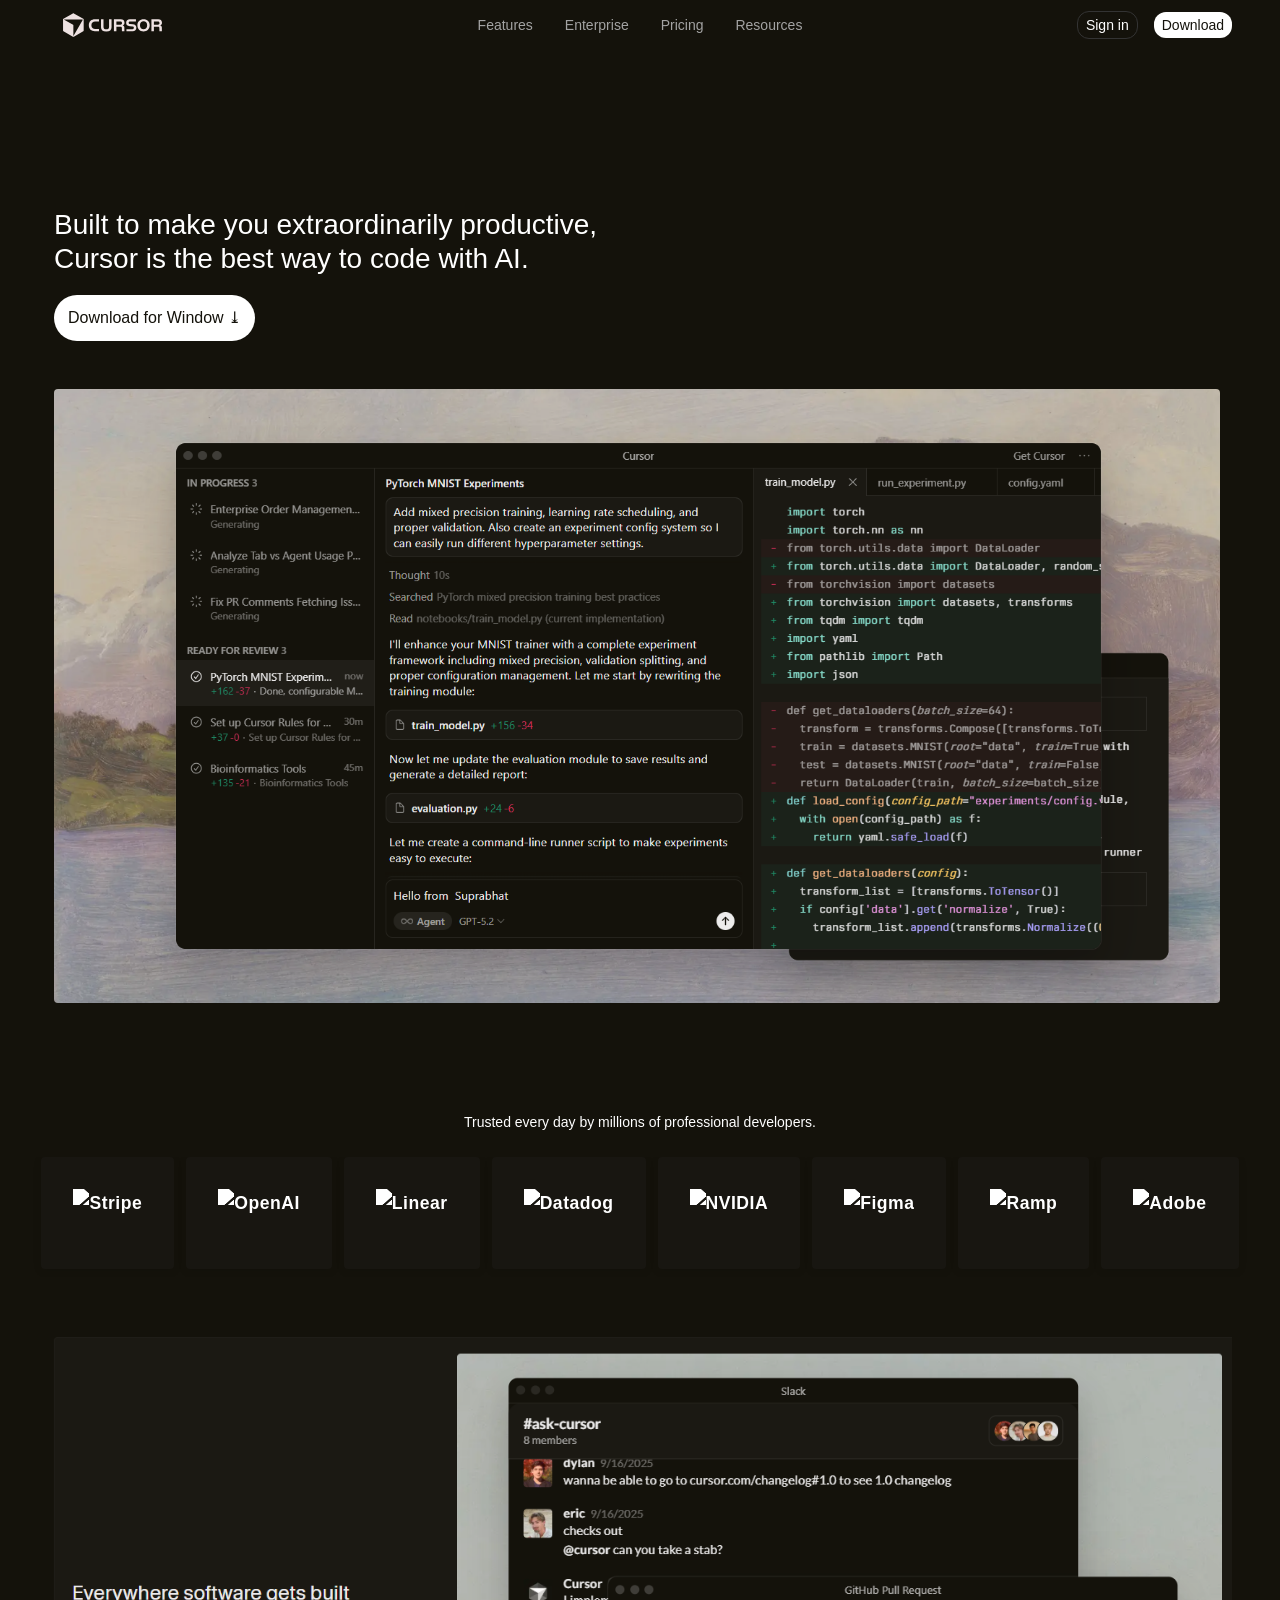
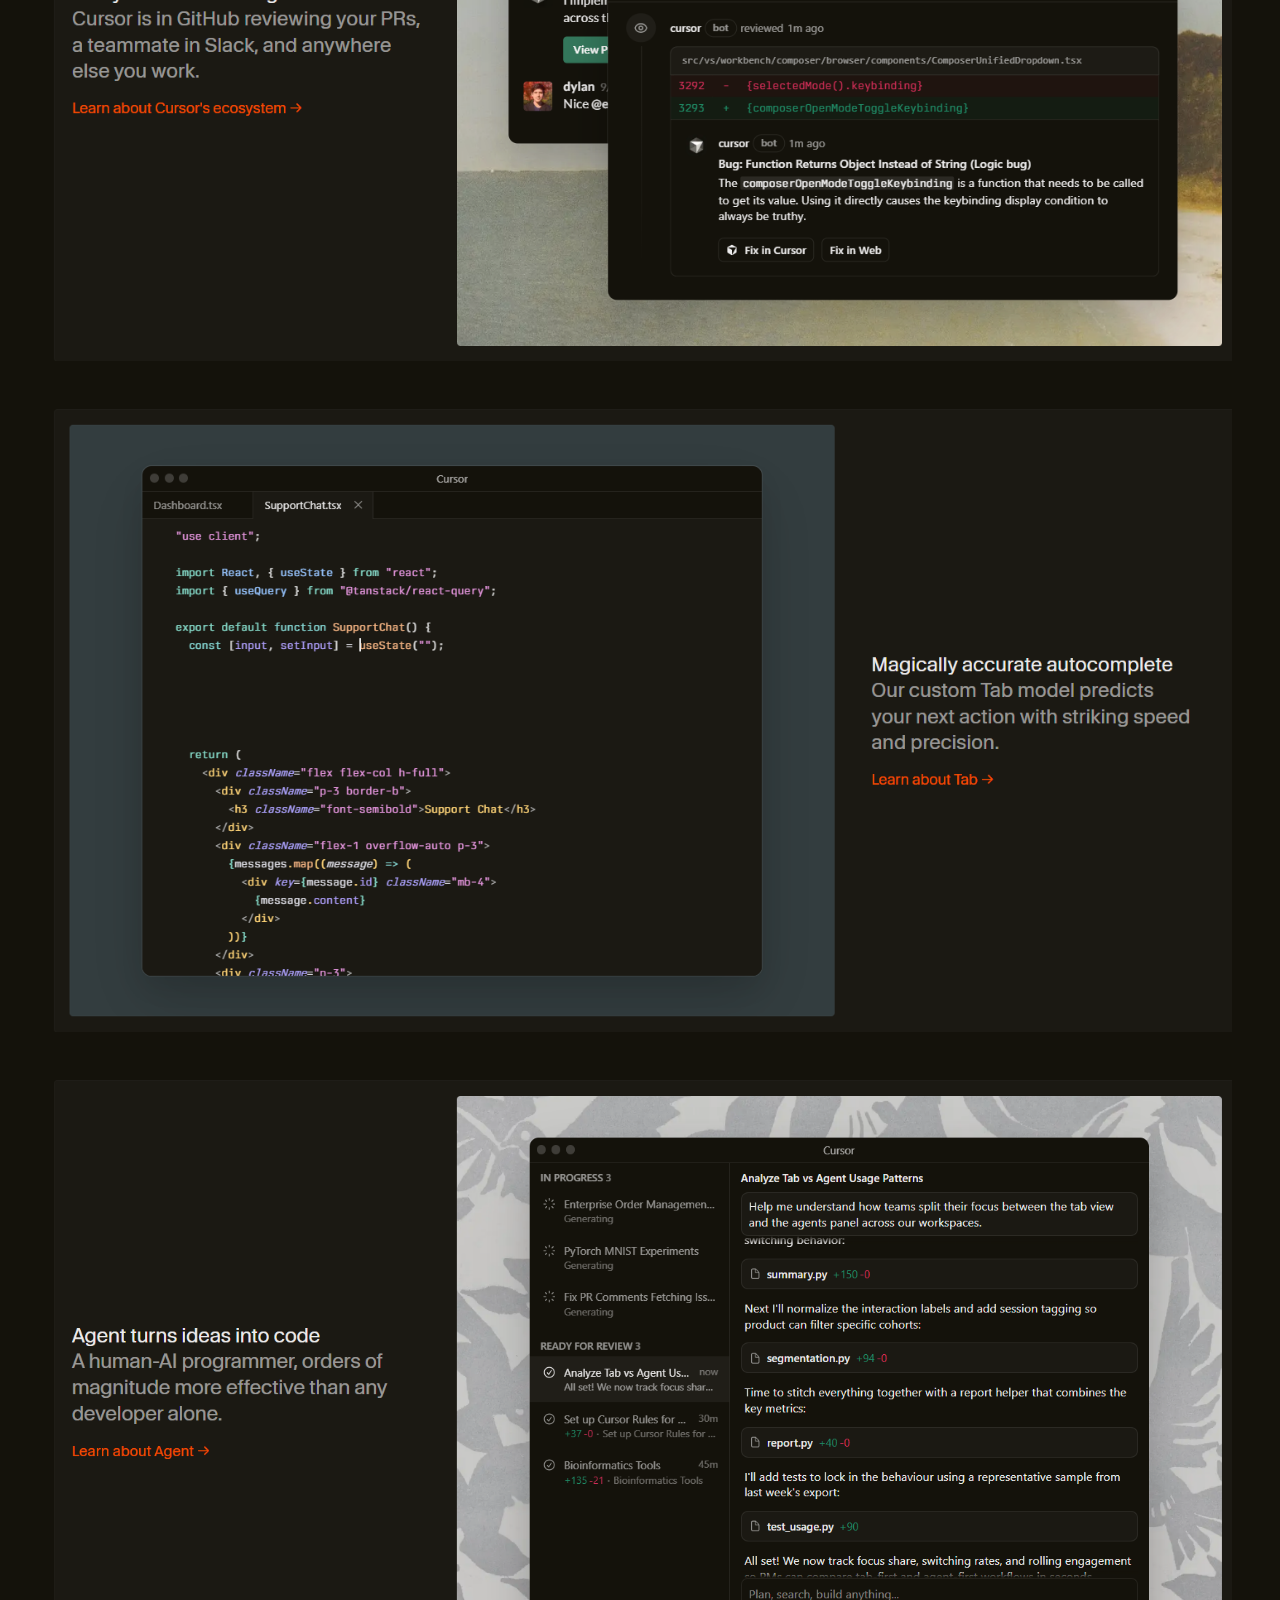
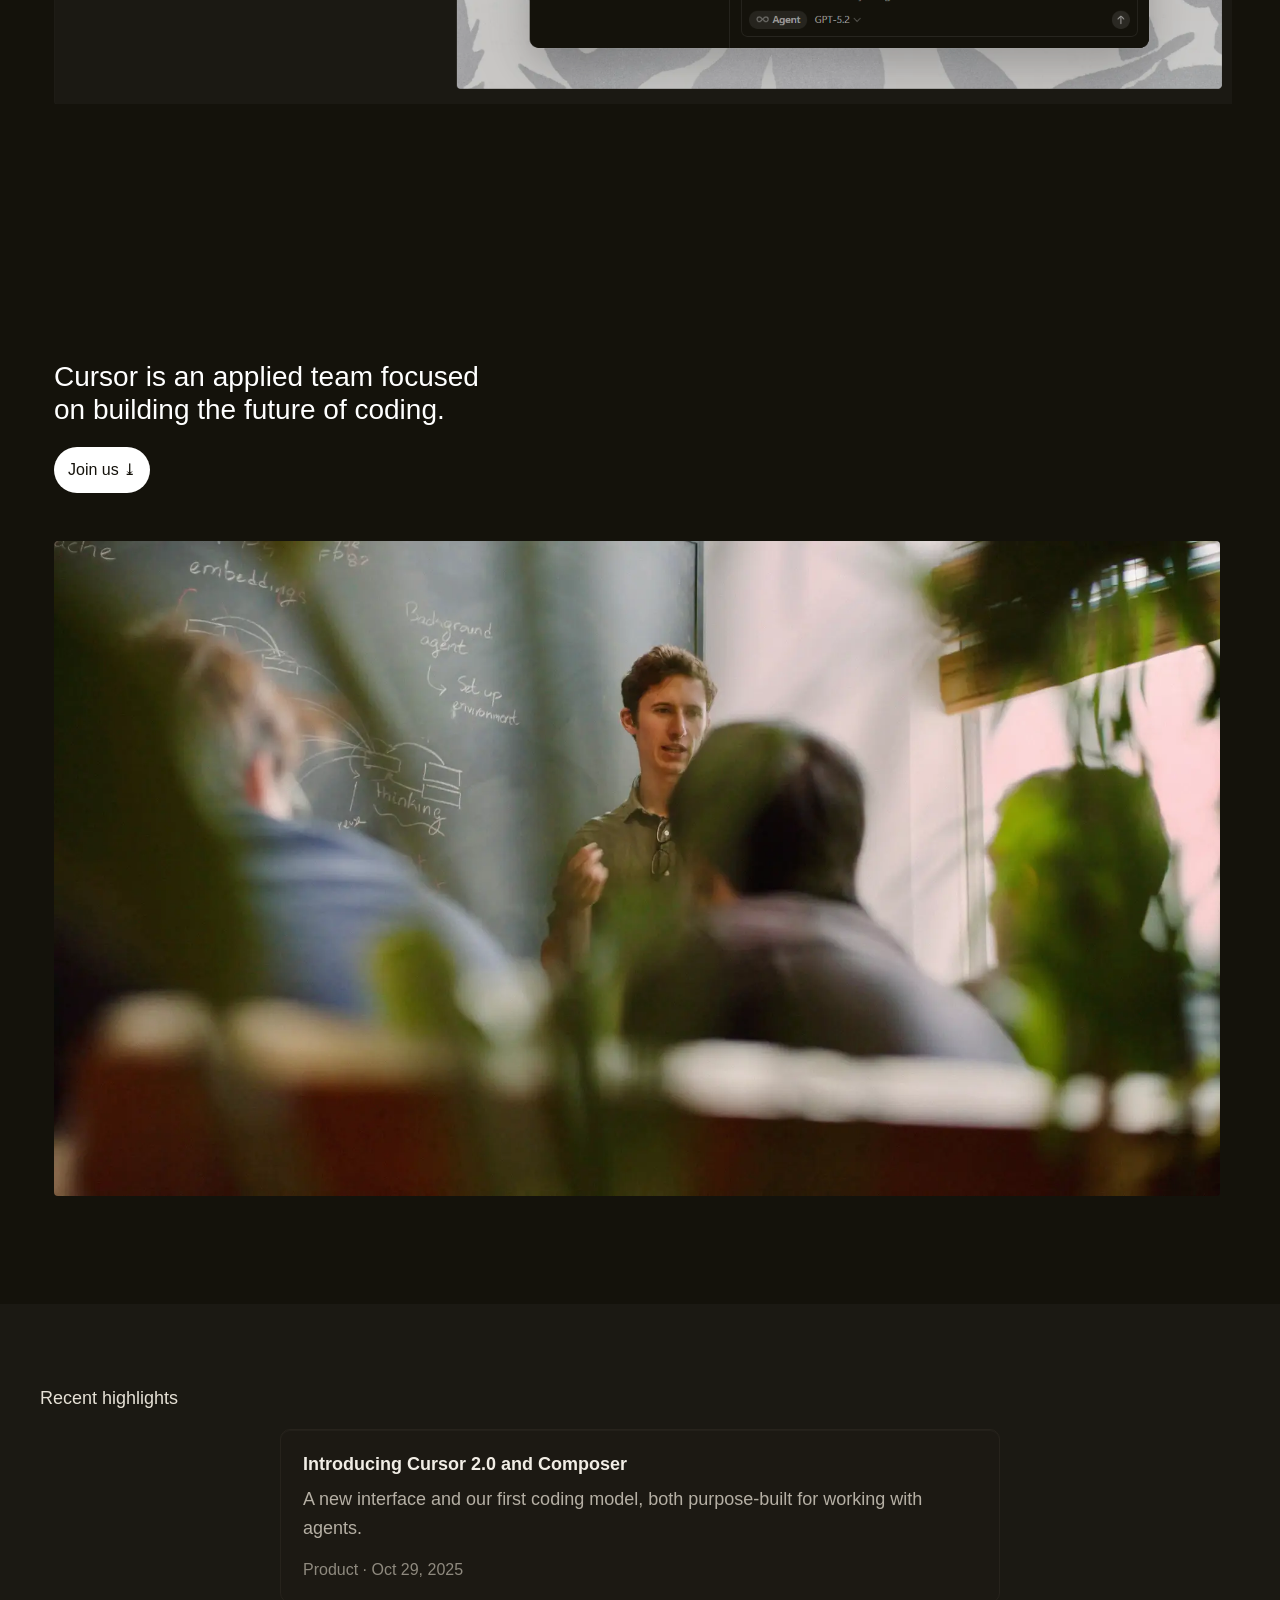
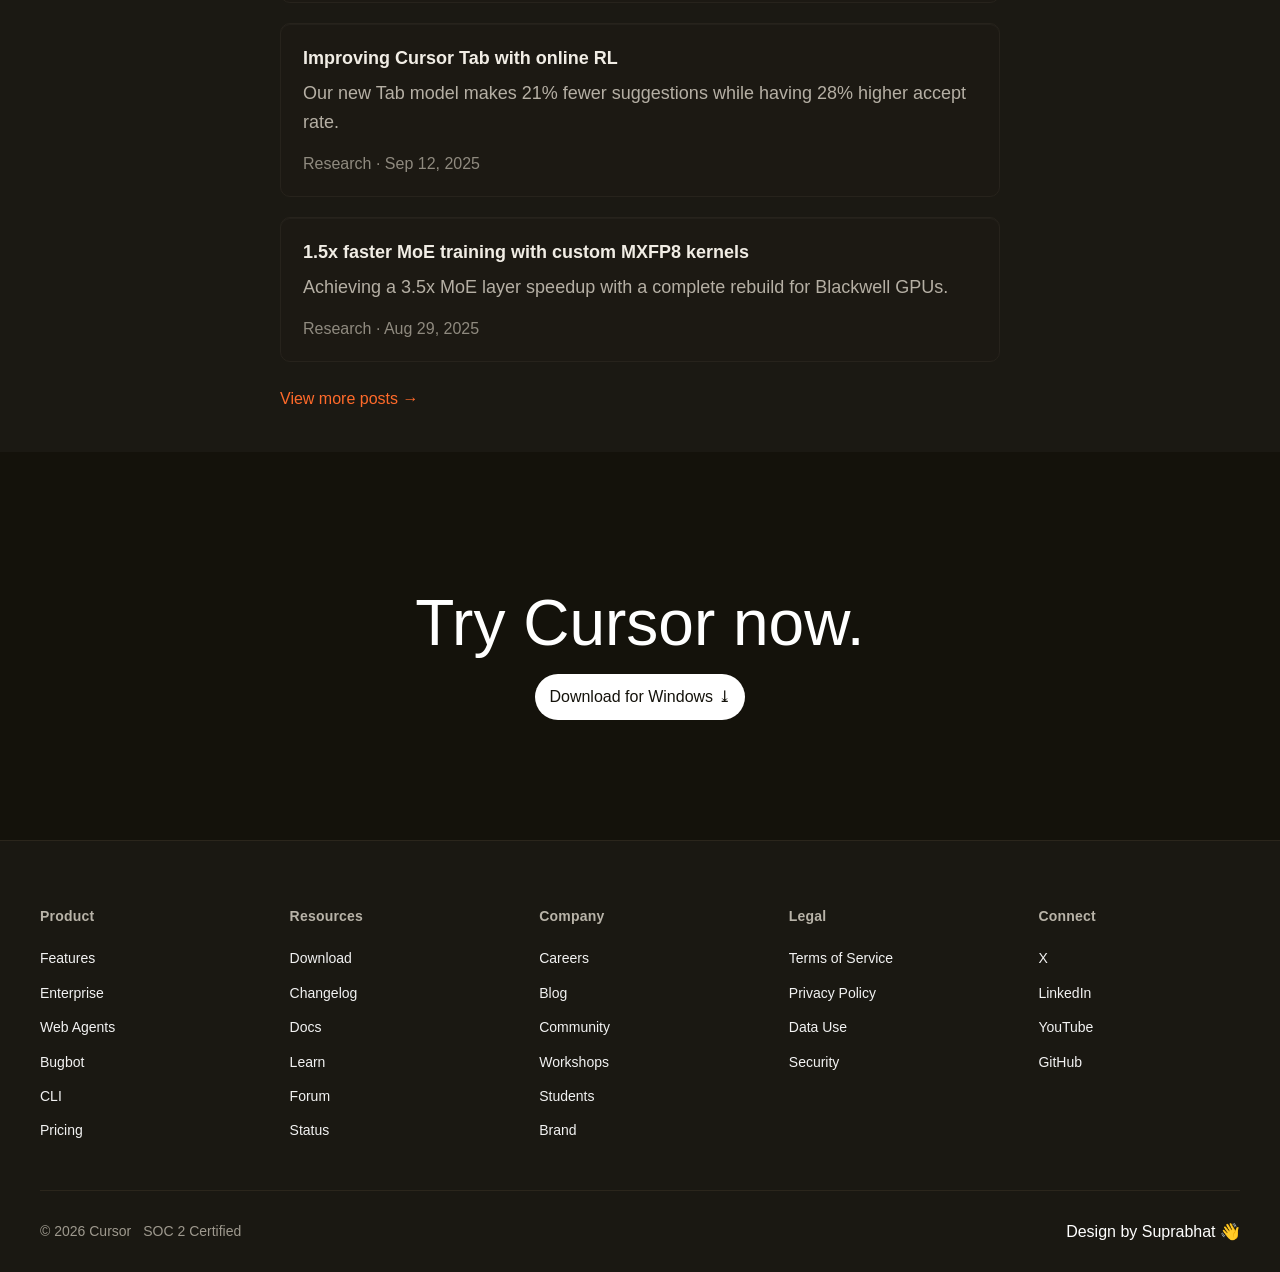
==== commit f88ab5d1: "Refactor code structure for improved readability and maintainability" ====
--- a/cursor-clone/index.html
+++ b/cursor-clone/index.html
@@ -69,6 +69,48 @@
         <img src="assets/hero3.png" alt="AI Agents Feature">
       </div>
  </section>
+
+<!-- this section looks same as hero section but with different text and image so i use same classes -->
+
+   <section class="hero">
+    <div class="hero-content">
+      <h1>Cursor is an applied team focused <br> on building the future of coding.</h1>
+      <a href="#download" class="btn-download-hero">
+        Join us ⤓
+      </a>
+    </div>
+    <div class="hero-image">
+      <img src="assets/homepage-team-photo.webp" alt="Cursor AI Code Editor Interface">
+    </div>
+  </section>
+
+  <!-- Recent highlights -->
+  <section class="highlights">
+    <div class="highlights-container">
+      <div class="highlights-title">
+        <h2>Recent highlights</h2>
+      </div>
+      <div class="highlights-list">
+        <article class="highlight-card">
+          <h3>Introducing Cursor 2.0 and Composer</h3>
+          <p>A new interface and our first coding model, both purpose-built for working with agents.</p>
+          <span class="highlight-meta">Product &middot; Oct 29, 2025</span>
+        </article>
+        <article class="highlight-card">
+          <h3>Improving Cursor Tab with online RL</h3>
+          <p>Our new Tab model makes 21% fewer suggestions while having 28% higher accept rate.</p>
+          <span class="highlight-meta">Research &middot; Sep 12, 2025</span>
+        </article>
+        <article class="highlight-card">
+          <h3>1.5x faster MoE training with custom MXFP8 kernels</h3>
+          <p>Achieving a 3.5x MoE layer speedup with a complete rebuild for Blackwell GPUs.</p>
+          <span class="highlight-meta">Research &middot; Aug 29, 2025</span>
+        </article>
+        <a class="highlights-more" href="#">View more posts  →</a>
+      </div>
+    </div>
+  </section>
+
   <!-- CTA Section -->
   <section class="cta-section">
     <div class="cta-content">
--- a/cursor-clone/styles.css
+++ b/cursor-clone/styles.css
@@ -25,7 +25,7 @@
   --text-primary: #ffffff;
   --text-secondary: #a3a3a3;
   --text-muted: #737373;
-  --accent-primary: #22c55e;
+  --accent-primary: #23432f;
   --accent-secondary: #3b82f6;
   --border-color: #333333;
   --hover-bg: #2a2a2a;
@@ -166,7 +166,7 @@
 
 .hero h1 {
   text-align: left;
-  font-size: 24px;
+  font-size: 28px;
   font-weight: 400;
   line-height: 1.2;
   margin-bottom: 20px;
@@ -220,7 +220,7 @@
 
 .trust-text {
   color: var(--text-primary);
-  font-size: 16px;
+  font-size: 14px;
   margin-bottom: 24px;
 }
 
@@ -250,7 +250,7 @@
   background: #181611;
   border-radius: 4px;
   box-shadow: 0 2px 8px 0 rgba(0,0,0,0.10);
-  padding: 18px 20px;
+  padding: 32px;
   min-width: 100px;
   min-height: 100px;
   display: flex;
@@ -324,6 +324,72 @@
   font-weight: 500;
 }
 
+.highlights {
+  background: var(--bg-secondary);
+  padding: 80px 24px 40px;
+}
+
+.highlights-container {
+  max-width: 1200px;
+  margin: 0 auto;
+  display: block;
+}
+
+.highlights-title h2 {
+  font-size: 18px;
+  font-weight: 500;
+  color: #e6e1d6;
+}
+
+.highlights-list {
+  display: flex;
+  flex-direction: column;
+  gap: 20px;
+  margin: 16px auto 0;
+  max-width: 720px;
+}
+
+.highlight-card {
+  background: #1c1913;
+  border: 1px solid #27231c;
+  border-radius: 10px;
+  padding: 20px 22px;
+  box-shadow: inset 0 1px 0 rgba(255, 255, 255, 0.03);
+  width: 100%;
+}
+
+.highlight-card h3 {
+  font-size: 18px;
+  font-weight: 600;
+  margin-bottom: 6px;
+  color: #f1ede5;
+}
+
+.highlight-card p {
+  font-size: 18px;
+  color: #b5afa4;
+  margin-bottom: 14px;
+}
+
+.highlight-meta {
+  font-size: 16px;
+  color: #8f8a7f;
+}
+
+.highlights-more {
+  color: #ff6a2a;
+  font-size: 16px;
+  margin-top: 4px;
+  display: inline-flex;
+  align-items: center;
+  gap: 6px;
+  align-self: flex-start;
+}
+
+.highlights-more:hover {
+  color: #ff7e45;
+}
+
 
 .btn-download-cta {
   display: inline-flex;
@@ -469,6 +535,10 @@
     grid-template-columns: repeat(3, minmax(140px, 1fr));
     gap: 32px;
   }
+
+  .highlights-list {
+    max-width: 640px;
+  }
 }
 
 .footer-column-connect a span{
@@ -521,6 +591,10 @@
   .footer-bottom {
     flex-direction: column;
     align-items: flex-start;
+  }
+
+  .highlights {
+    padding: 60px 16px 32px;
   }
 }
 
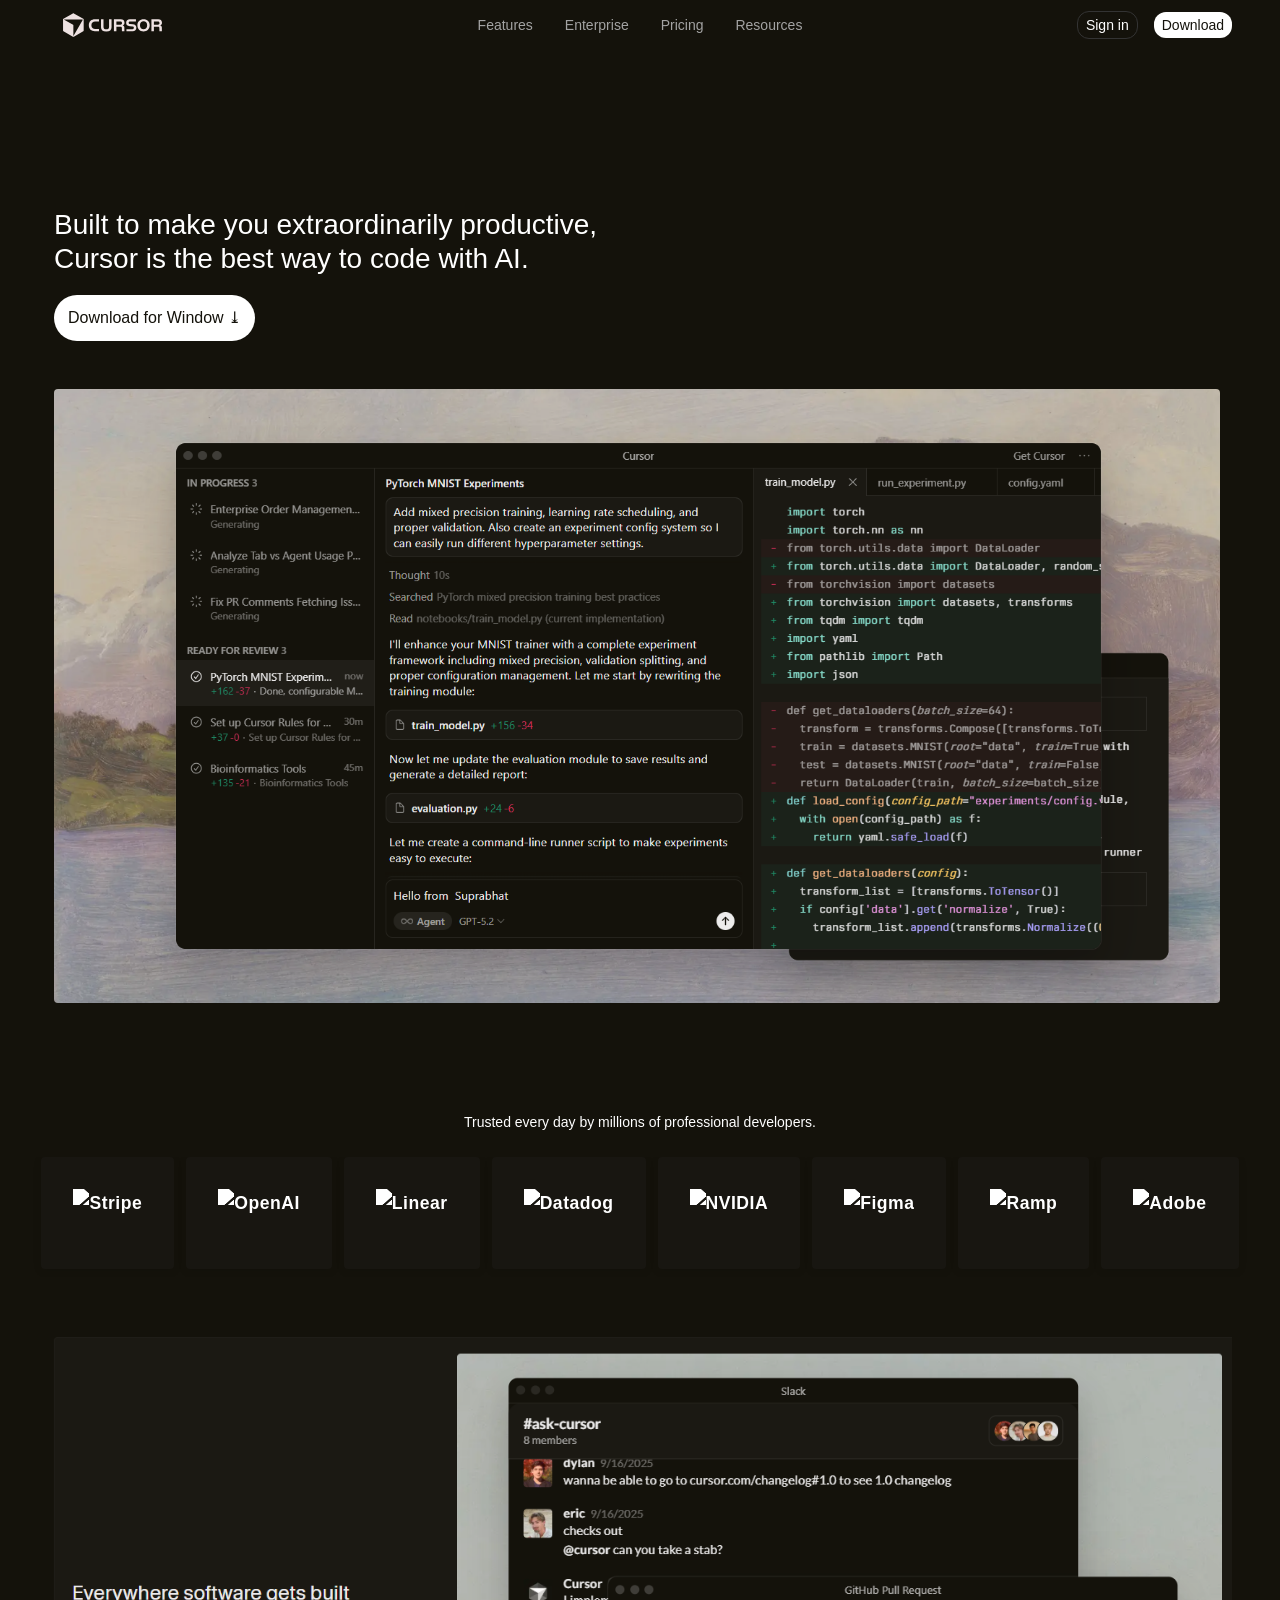
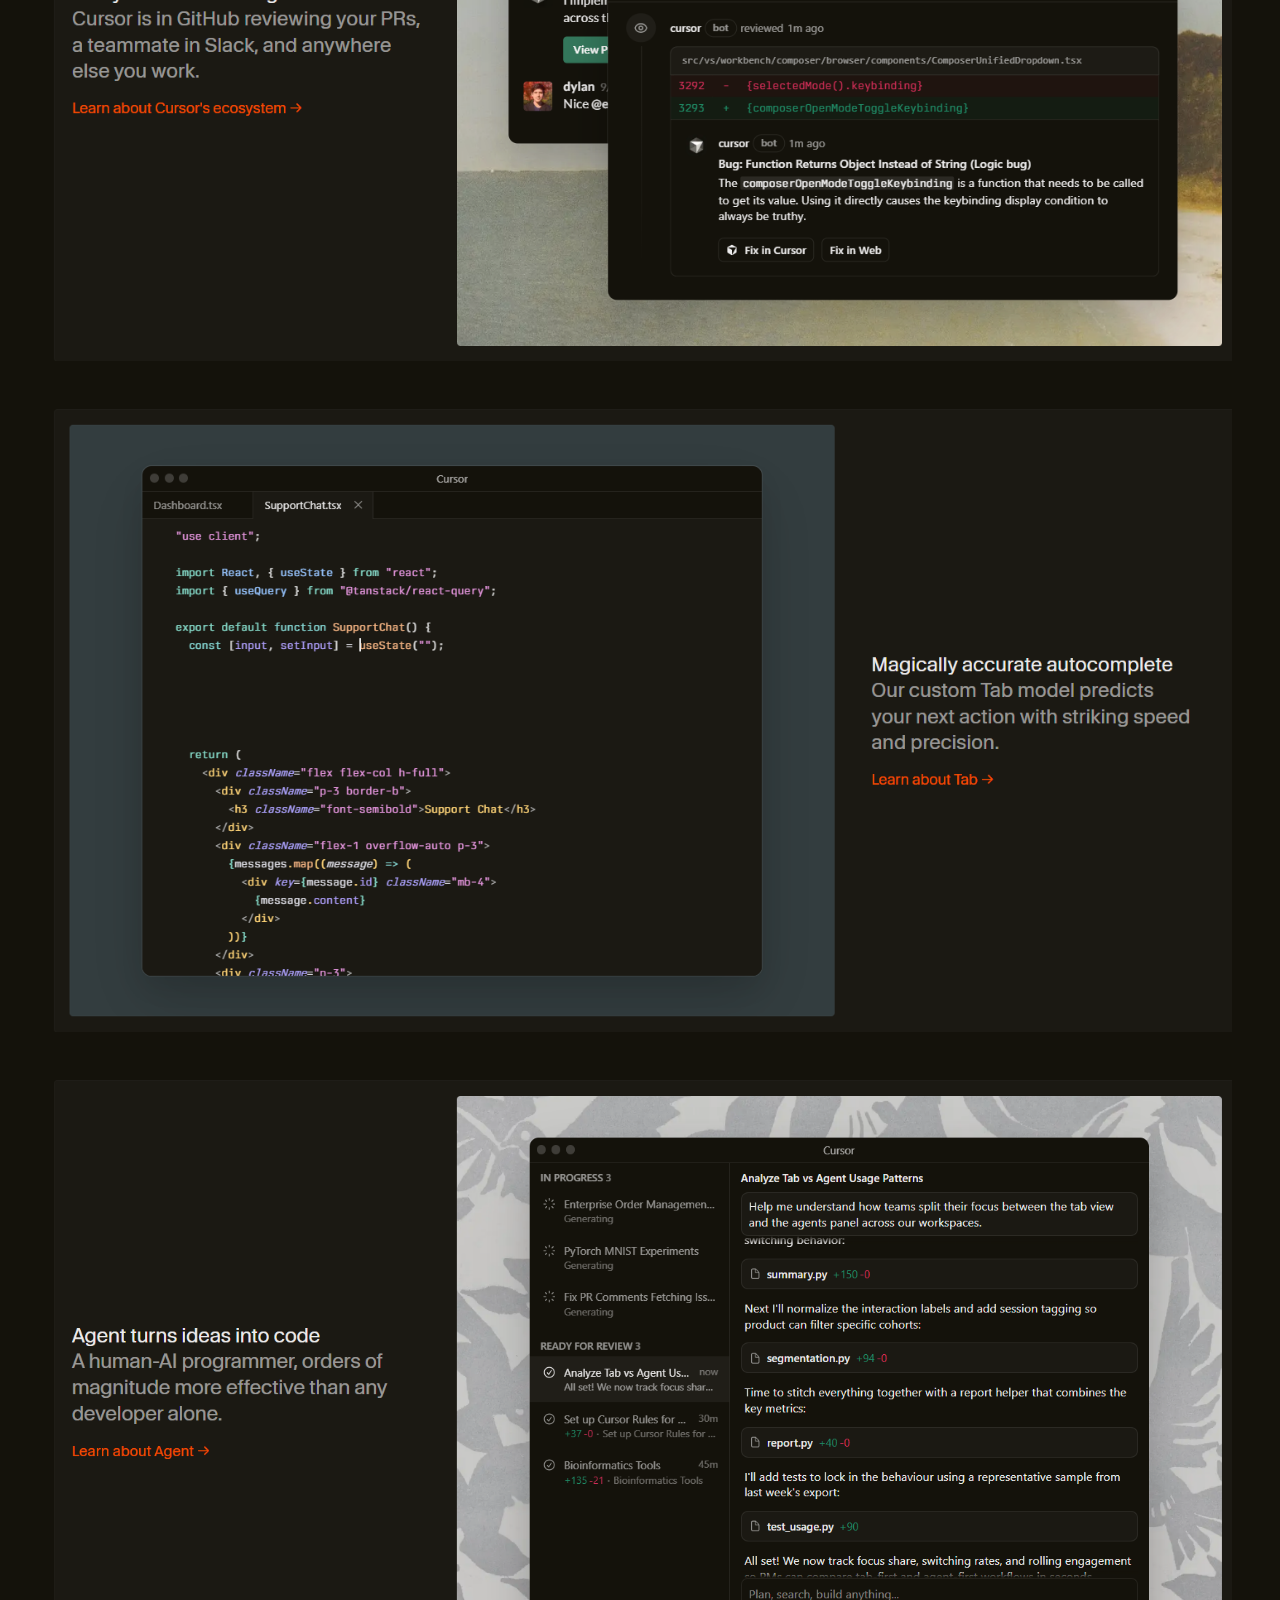
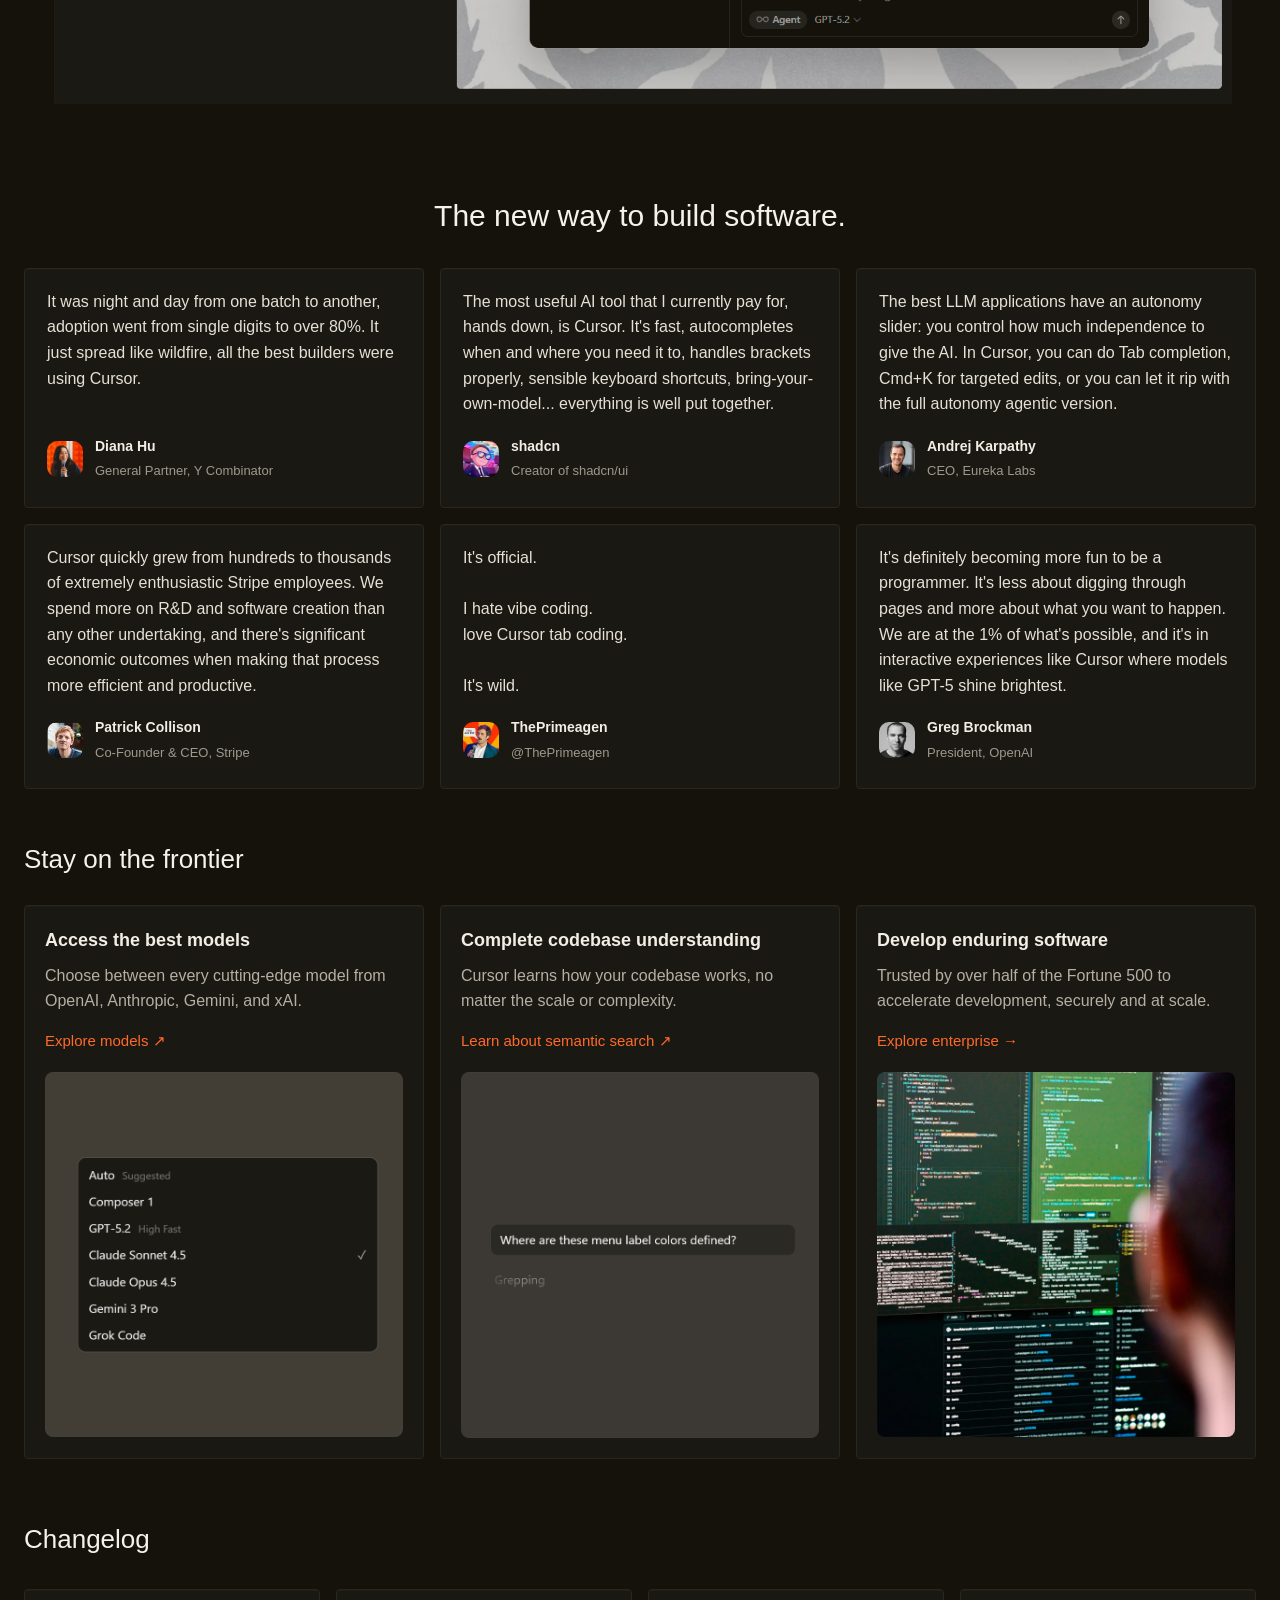
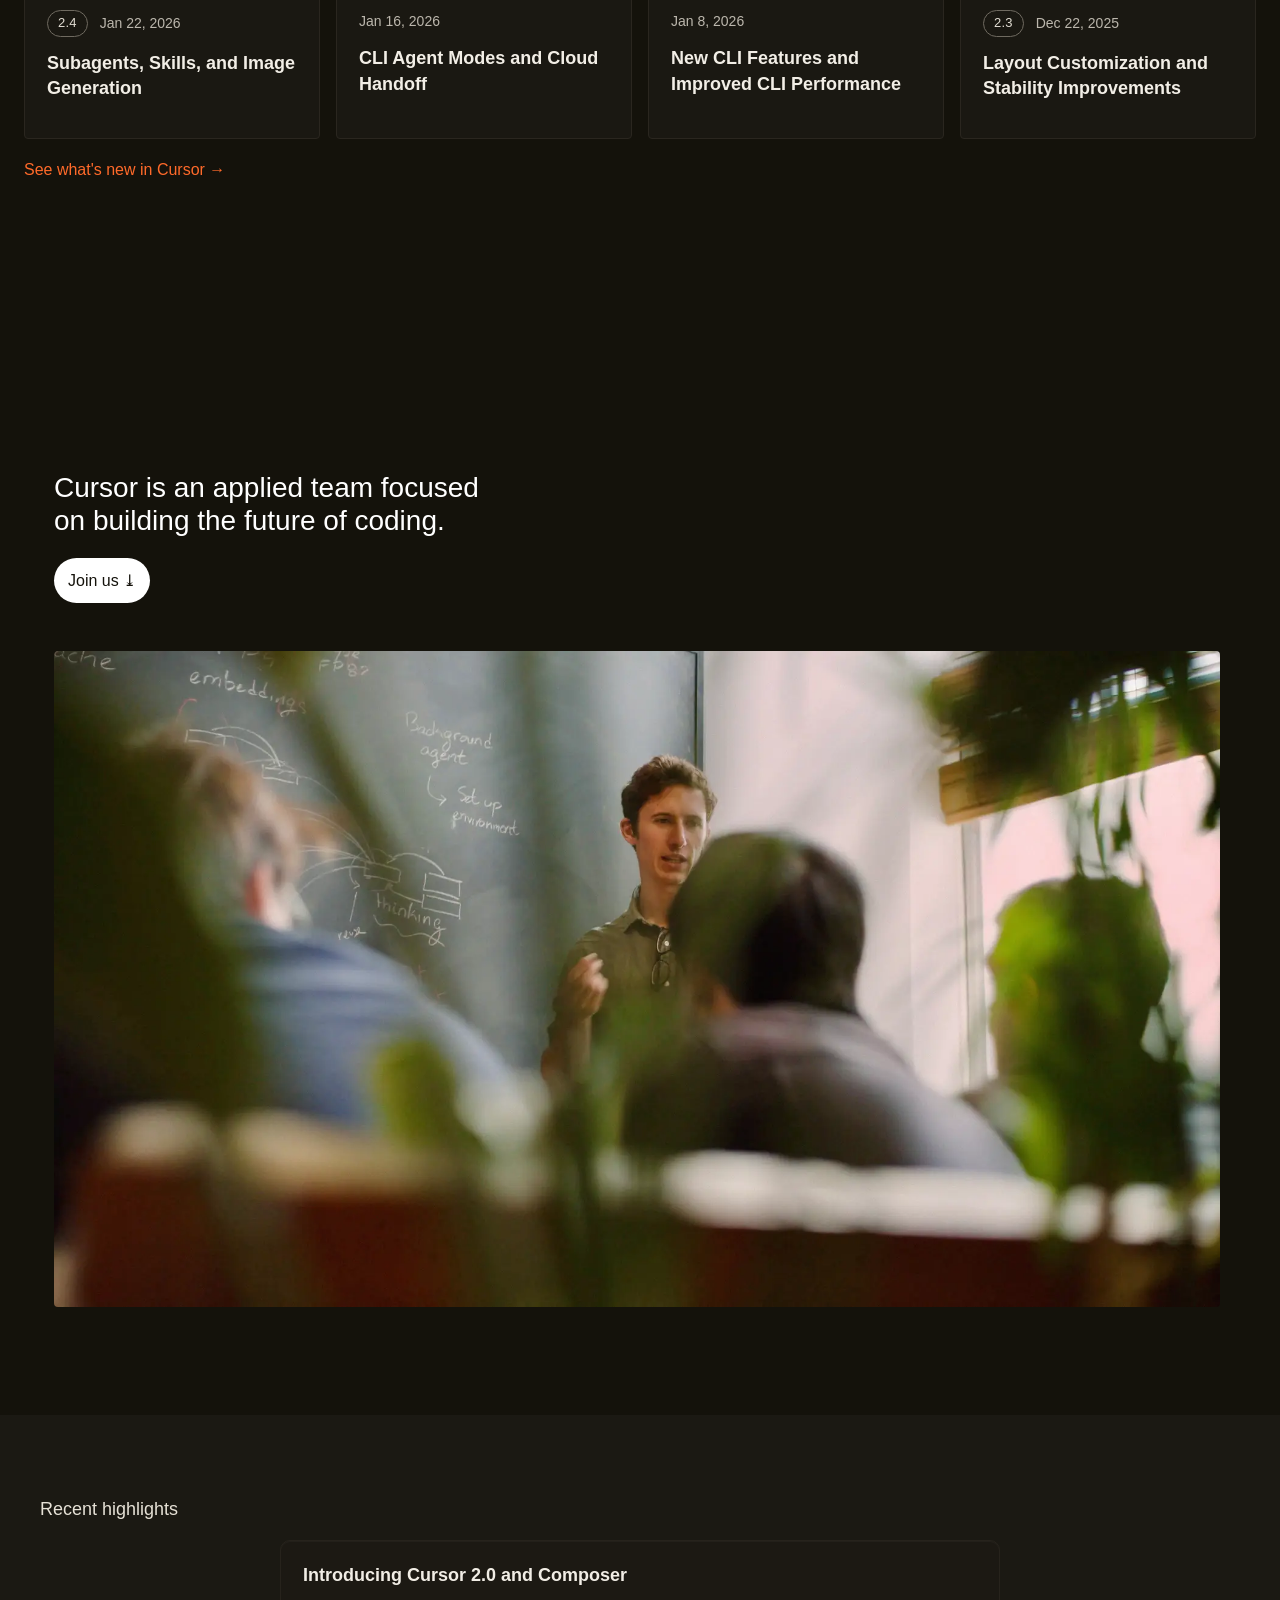
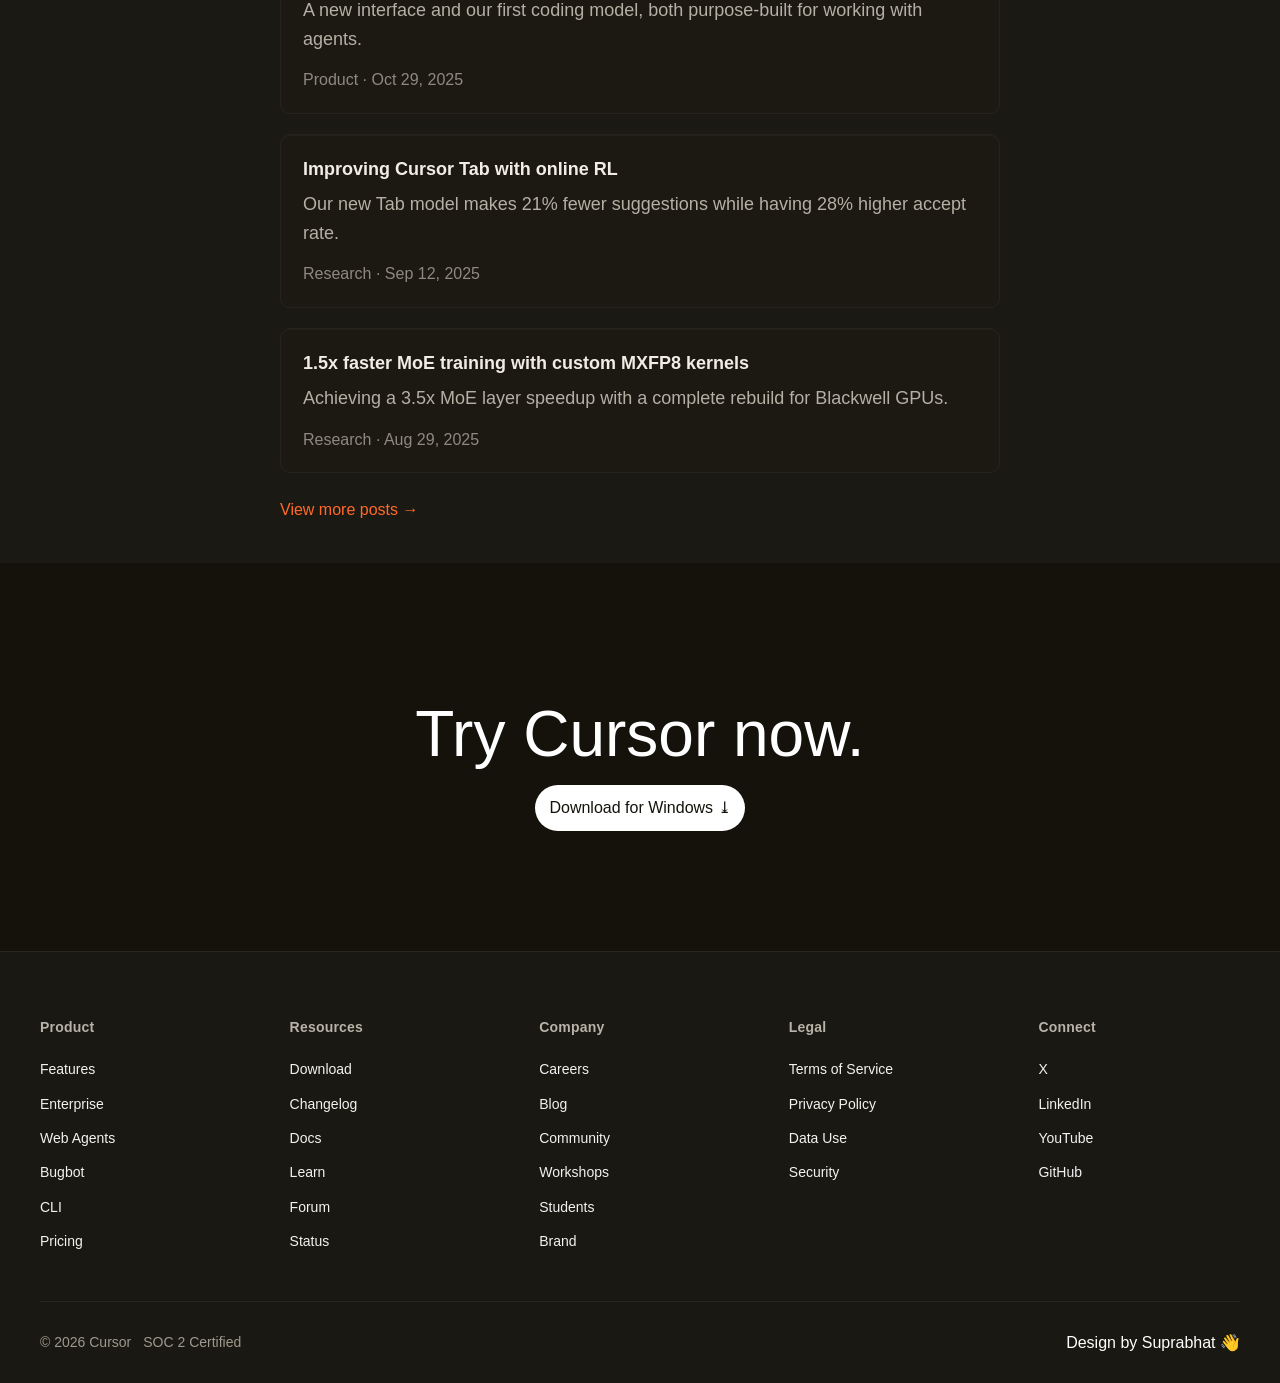
==== commit 203ec92c: "almost final" ====
--- a/cursor-clone/index.html
+++ b/cursor-clone/index.html
@@ -1,5 +1,6 @@
 <!DOCTYPE html>
 <html lang="en">
+
 <head>
   <meta charset="UTF-8">
   <meta name="viewport" content="width=device-width, initial-scale=1.0">
@@ -7,13 +8,39 @@
   <link rel="stylesheet" href="styles.css">
   <link rel="shortcut icon" href="assets/Icon.jpeg" type="image/x-icon">
 </head>
+
 <body>
   <!-- Navigation -->
   <nav class="navbar">
     <div class="nav-container">
       <div class="nav-left">
         <a href="#" class="logo">
-<svg class="logo-svg" viewBox="0 0 2193 545" xmlns="http://www.w3.org/2000/svg" xmlns:xlink="http://www.w3.org/1999/xlink" overflow="visible"><g fill="currentColor"><path d="m466.383 137.073-206.469-119.2034c-6.63-3.8287-14.811-3.8287-21.441 0l-206.4586 119.2034c-5.5734 3.218-9.0144 9.169-9.0144 15.615v240.375c0 6.436 3.441 12.397 9.0144 15.615l206.4686 119.203c6.63 3.829 14.811 3.829 21.441 0l206.468-119.203c5.574-3.218 9.015-9.17 9.015-15.615v-240.375c0-6.436-3.441-12.397-9.015-15.615zm-12.969 25.25-199.316 345.223c-1.347 2.326-4.904 1.376-4.904-1.319v-226.048c0-4.517-2.414-8.695-6.33-10.963l-195.7577-113.019c-2.3263-1.347-1.3764-4.905 1.3182-4.905h398.6305c5.661 0 9.199 6.136 6.368 11.041h-.009z"></path><path d="m723.253 148.84h87.856v48.397h-84.881c-45.789 0-81.527 26.432-81.527 82.273s35.738 82.273 81.527 82.273h84.881v48.397h-91.578c-76.691 0-131.039-45.043-131.039-130.66 0-85.618 58.07-130.661 134.761-130.661z"></path><path d="m855.781 148.84h54.348v159.7c0 39.828 18.242 58.448 61.056 58.448 42.815 0 61.055-18.61 61.055-58.448v-159.7h54.35v170.866c0 58.071-36.85 94.933-115.405 94.933-78.551 0-115.404-37.231-115.404-95.301z"></path><path d="m1370.62 222.913c0 29.04-16.75 51.372-39.09 61.056v.746c23.45 3.354 35.37 20.103 35.73 42.814l1.12 82.641h-54.35l-1.11-73.705c-.37-16.381-10.06-26.432-29.41-26.432h-90.47v100.137h-54.34v-261.33h150.02c49.15 0 81.9 24.94 81.9 74.083zm-54.73 7.454c0-22.333-11.91-34.623-34.24-34.623h-88.61v69.236h89.34c20.47 0 33.51-12.281 33.51-34.623z"></path><path d="m1576.09 333.85c0-18.61-11.91-26.432-29.77-27.915l-60.31-5.583c-52.12-4.837-79.3-25.318-79.3-74.83 0-49.511 33.51-76.69 81.53-76.69h133.27v46.904h-129.55c-18.61 0-30.52 9.683-30.52 28.294 0 18.61 12.28 27.547 30.9 29.04l61.42 5.214c46.54 4.091 77.06 25.318 77.06 75.198s-32.38 76.69-78.17 76.69h-139.23v-46.904h134.01c17.5 0 28.66-11.912 28.66-29.408z"></path><path d="m1789.79 144.373c81.89 0 133.65 52.487 133.65 134.761 0 82.273-53.98 135.506-135.88 135.506s-133.65-53.233-133.65-135.506c0-82.274 53.98-134.761 135.88-134.761zm77.43 135.129c0-55.095-32.02-87.479-78.56-87.479-46.53 0-78.55 32.384-78.55 87.479 0 55.094 32.02 87.478 78.55 87.478 46.54 0 78.56-32.384 78.56-87.478z"></path><path d="m2192.95 222.913c0 29.04-16.75 51.372-39.1 61.056v.746c23.46 3.354 35.37 20.103 35.74 42.814l1.12 82.641h-54.35l-1.12-73.705c-.36-16.381-10.05-26.432-29.4-26.432h-90.47v100.137h-54.35v-261.33h150.03c49.14 0 81.9 24.94 81.9 74.083zm-54.73 7.454c0-22.333-11.91-34.623-34.25-34.623h-88.6v69.236h89.34c20.47 0 33.51-12.281 33.51-34.623z"></path></g></svg>
+          <svg class="logo-svg" viewBox="0 0 2193 545" xmlns="http://www.w3.org/2000/svg"
+            xmlns:xlink="http://www.w3.org/1999/xlink" overflow="visible">
+            <g fill="currentColor">
+              <path
+                d="m466.383 137.073-206.469-119.2034c-6.63-3.8287-14.811-3.8287-21.441 0l-206.4586 119.2034c-5.5734 3.218-9.0144 9.169-9.0144 15.615v240.375c0 6.436 3.441 12.397 9.0144 15.615l206.4686 119.203c6.63 3.829 14.811 3.829 21.441 0l206.468-119.203c5.574-3.218 9.015-9.17 9.015-15.615v-240.375c0-6.436-3.441-12.397-9.015-15.615zm-12.969 25.25-199.316 345.223c-1.347 2.326-4.904 1.376-4.904-1.319v-226.048c0-4.517-2.414-8.695-6.33-10.963l-195.7577-113.019c-2.3263-1.347-1.3764-4.905 1.3182-4.905h398.6305c5.661 0 9.199 6.136 6.368 11.041h-.009z">
+              </path>
+              <path
+                d="m723.253 148.84h87.856v48.397h-84.881c-45.789 0-81.527 26.432-81.527 82.273s35.738 82.273 81.527 82.273h84.881v48.397h-91.578c-76.691 0-131.039-45.043-131.039-130.66 0-85.618 58.07-130.661 134.761-130.661z">
+              </path>
+              <path
+                d="m855.781 148.84h54.348v159.7c0 39.828 18.242 58.448 61.056 58.448 42.815 0 61.055-18.61 61.055-58.448v-159.7h54.35v170.866c0 58.071-36.85 94.933-115.405 94.933-78.551 0-115.404-37.231-115.404-95.301z">
+              </path>
+              <path
+                d="m1370.62 222.913c0 29.04-16.75 51.372-39.09 61.056v.746c23.45 3.354 35.37 20.103 35.73 42.814l1.12 82.641h-54.35l-1.11-73.705c-.37-16.381-10.06-26.432-29.41-26.432h-90.47v100.137h-54.34v-261.33h150.02c49.15 0 81.9 24.94 81.9 74.083zm-54.73 7.454c0-22.333-11.91-34.623-34.24-34.623h-88.61v69.236h89.34c20.47 0 33.51-12.281 33.51-34.623z">
+              </path>
+              <path
+                d="m1576.09 333.85c0-18.61-11.91-26.432-29.77-27.915l-60.31-5.583c-52.12-4.837-79.3-25.318-79.3-74.83 0-49.511 33.51-76.69 81.53-76.69h133.27v46.904h-129.55c-18.61 0-30.52 9.683-30.52 28.294 0 18.61 12.28 27.547 30.9 29.04l61.42 5.214c46.54 4.091 77.06 25.318 77.06 75.198s-32.38 76.69-78.17 76.69h-139.23v-46.904h134.01c17.5 0 28.66-11.912 28.66-29.408z">
+              </path>
+              <path
+                d="m1789.79 144.373c81.89 0 133.65 52.487 133.65 134.761 0 82.273-53.98 135.506-135.88 135.506s-133.65-53.233-133.65-135.506c0-82.274 53.98-134.761 135.88-134.761zm77.43 135.129c0-55.095-32.02-87.479-78.56-87.479-46.53 0-78.55 32.384-78.55 87.479 0 55.094 32.02 87.478 78.55 87.478 46.54 0 78.56-32.384 78.56-87.478z">
+              </path>
+              <path
+                d="m2192.95 222.913c0 29.04-16.75 51.372-39.1 61.056v.746c23.46 3.354 35.37 20.103 35.74 42.814l1.12 82.641h-54.35l-1.12-73.705c-.36-16.381-10.05-26.432-29.4-26.432h-90.47v100.137h-54.35v-261.33h150.03c49.14 0 81.9 24.94 81.9 74.083zm-54.73 7.454c0-22.333-11.91-34.623-34.25-34.623h-88.6v69.236h89.34c20.47 0 33.51-12.281 33.51-34.623z">
+              </path>
+            </g>
+          </svg>
         </a>
         <div class="nav-links">
           <a href="#features">Features</a>
@@ -46,33 +73,200 @@
   <section class="trust">
     <p class="trust-text">Trusted every day by millions of professional developers.</p>
     <div class="logos">
-      <div class="logo-item"><img src="https://ptht05hbb1ssoooe.public.blob.vercel-storage.com/assets/logos/stripe-logo.svg" alt="Stripe" /></div>
-      <div class="logo-item"><img src="https://ptht05hbb1ssoooe.public.blob.vercel-storage.com/assets/misc/asset-53062f7690ae5b0cdbed.svg" alt="OpenAI" /></div>
-      <div class="logo-item"><img src="https://ptht05hbb1ssoooe.public.blob.vercel-storage.com/assets/misc/asset-eb9e0a5931092d4db1dd.svg" alt="Linear" /></div>
-      <div class="logo-item"><img src="https://ptht05hbb1ssoooe.public.blob.vercel-storage.com/assets/misc/asset-da55192921531e5fd2ba.svg" alt="Datadog" /></div>
-      <div class="logo-item"><img src="https://ptht05hbb1ssoooe.public.blob.vercel-storage.com/assets/misc/asset-e3678011b17782740f98.svg" alt="NVIDIA" /></div>
-      <div class="logo-item"><img src="https://ptht05hbb1ssoooe.public.blob.vercel-storage.com/assets/misc/asset-105275382af564c3ab7c.svg" alt="Figma" /></div>
-      <div class="logo-item"><img src="https://ptht05hbb1ssoooe.public.blob.vercel-storage.com/assets/misc/asset-cf60827b1c3f341d19ef.svg" alt="Ramp" /></div>
-      <div class="logo-item"><img src="https://ptht05hbb1ssoooe.public.blob.vercel-storage.com/assets/misc/asset-37d2d1a1edcce15ca38c.svg" alt="Adobe" /></div>
+      <div class="logo-item"><img
+          src="https://ptht05hbb1ssoooe.public.blob.vercel-storage.com/assets/logos/stripe-logo.svg" alt="Stripe" />
+      </div>
+      <div class="logo-item"><img
+          src="https://ptht05hbb1ssoooe.public.blob.vercel-storage.com/assets/misc/asset-53062f7690ae5b0cdbed.svg"
+          alt="OpenAI" /></div>
+      <div class="logo-item"><img
+          src="https://ptht05hbb1ssoooe.public.blob.vercel-storage.com/assets/misc/asset-eb9e0a5931092d4db1dd.svg"
+          alt="Linear" /></div>
+      <div class="logo-item"><img
+          src="https://ptht05hbb1ssoooe.public.blob.vercel-storage.com/assets/misc/asset-da55192921531e5fd2ba.svg"
+          alt="Datadog" /></div>
+      <div class="logo-item"><img
+          src="https://ptht05hbb1ssoooe.public.blob.vercel-storage.com/assets/misc/asset-e3678011b17782740f98.svg"
+          alt="NVIDIA" /></div>
+      <div class="logo-item"><img
+          src="https://ptht05hbb1ssoooe.public.blob.vercel-storage.com/assets/misc/asset-105275382af564c3ab7c.svg"
+          alt="Figma" /></div>
+      <div class="logo-item"><img
+          src="https://ptht05hbb1ssoooe.public.blob.vercel-storage.com/assets/misc/asset-cf60827b1c3f341d19ef.svg"
+          alt="Ramp" /></div>
+      <div class="logo-item"><img
+          src="https://ptht05hbb1ssoooe.public.blob.vercel-storage.com/assets/misc/asset-37d2d1a1edcce15ca38c.svg"
+          alt="Adobe" /></div>
     </div>
   </section>
 
   <!-- Feature 1: Agent -->
- <section class="feature-section">
-      <div class="feature-image">
-        <img src="assets/hero1.png" alt="AI Agents Feature">
-      </div>
-      <div class="feature-image">
-        <img src="assets/hero2.png" alt="AI Agents Feature">
-      </div>
-      <div class="feature-image">
-        <img src="assets/hero3.png" alt="AI Agents Feature">
-      </div>
- </section>
-
-<!-- this section looks same as hero section but with different text and image so i use same classes -->
-
-   <section class="hero">
+  <section class="feature-section">
+    <div class="feature-image">
+      <img src="assets/hero1.png" alt="AI Agents Feature">
+    </div>
+    <div class="feature-image">
+      <img src="assets/hero2.png" alt="AI Agents Feature">
+    </div>
+    <div class="feature-image">
+      <img src="assets/hero3.png" alt="AI Agents Feature">
+    </div>
+  </section>
+
+  <section class="testimonials">
+    <div class="testimonials-container">
+      <h2 class="testimonials-title">The new way to build software.</h2>
+      <div class="testimonials-grid">
+        <article class="testimonial-card">
+          <p>It was night and day from one batch to another, adoption went from single digits to over 80%. It just
+            spread like wildfire, all the best builders were using Cursor.</p>
+          <div class="testimonial-person">
+            <img src="assets/tesimonial/diana-hu-avatar.webp" alt="Diana Hu">
+            <div>
+              <span>Diana Hu</span>
+              <small>General Partner, Y Combinator</small>
+            </div>
+          </div>
+        </article>
+        <article class="testimonial-card">
+          <p>The most useful AI tool that I currently pay for, hands down, is Cursor. It's fast, autocompletes when and
+            where you need it to, handles brackets properly, sensible keyboard shortcuts, bring-your-own-model...
+            everything is well put together.</p>
+          <div class="testimonial-person">
+            <img src="assets/tesimonial/shadcn-avatar.webp" alt="shadcn">
+            <div>
+              <span>shadcn</span>
+              <small>Creator of shadcn/ui</small>
+            </div>
+          </div>
+        </article>
+        <article class="testimonial-card">
+          <p>The best LLM applications have an autonomy slider: you control how much independence to give the AI. In
+            Cursor, you can do Tab completion, Cmd+K for targeted edits, or you can let it rip with the full autonomy
+            agentic version.</p>
+          <div class="testimonial-person">
+            <img src="assets/tesimonial/andrej-karpathy-avatar.webp" alt="Andrej Karpathy">
+            <div>
+              <span>Andrej Karpathy</span>
+              <small>CEO, Eureka Labs</small>
+            </div>
+          </div>
+        </article>
+        <article class="testimonial-card">
+          <p>Cursor quickly grew from hundreds to thousands of extremely enthusiastic Stripe employees. We spend more on
+            R&amp;D and software creation than any other undertaking, and there's significant economic outcomes when
+            making that process more efficient and productive.</p>
+          <div class="testimonial-person">
+            <img src="assets/tesimonial/patrick-collison-avatar.webp" alt="Patrick Collison">
+            <div>
+              <span>Patrick Collison</span>
+              <small>Co-Founder &amp; CEO, Stripe</small>
+            </div>
+          </div>
+        </article>
+        <article class="testimonial-card">
+          <p>It's official. <br> <br> I hate vibe coding. <br> love Cursor tab coding. <br> <br>It's wild.</p>
+          <div class="testimonial-person">
+            <img src="assets/tesimonial/theprimeagen-avatar.webp" alt="ThePrimeagen">
+            <div>
+              <span>ThePrimeagen</span>
+              <small>@ThePrimeagen</small>
+            </div>
+          </div>
+        </article>
+        <article class="testimonial-card">
+          <p>It's definitely becoming more fun to be a programmer. It's less about digging through pages and more about
+            what you want to happen. We are at the 1% of what's possible, and it's in interactive experiences like
+            Cursor where models like GPT-5 shine brightest.</p>
+          <div class="testimonial-person">
+            <img src="assets/tesimonial/greg-brockman-avatar.webp" alt="Greg Brockman">
+            <div>
+              <span>Greg Brockman</span>
+              <small>President, OpenAI</small>
+            </div>
+          </div>
+        </article>
+      </div>
+    </div>
+  </section>
+
+  <section class="frontier">
+    <div class="frontier-container">
+      <h2 class="frontier-title">Stay on the frontier</h2>
+      <div class="frontier-grid">
+        <article class="frontier-card">
+          <div class="frontier-content">
+            <h3>Access the best models</h3>
+            <p>Choose between every cutting-edge model from OpenAI, Anthropic, Gemini, and xAI.</p>
+            <a class="frontier-link" href="#">Explore models ↗</a>
+          </div>
+          <div class="frontier-media">
+            <img src="assets/frontier-models.png" alt="Model selection menu">
+          </div>
+        </article>
+        <article class="frontier-card">
+          <div class="frontier-content">
+            <h3>Complete codebase understanding</h3>
+            <p>Cursor learns how your codebase works, no matter the scale or complexity.</p>
+            <a class="frontier-link" href="#">Learn about semantic search ↗</a>
+          </div>
+          <div class="frontier-media">
+            <img src="assets/frontier-search.png" alt="Semantic search interface">
+          </div>
+        </article>
+        <article class="frontier-card">
+          <div class="frontier-content">
+            <h3>Develop enduring software</h3>
+            <p>Trusted by over half of the Fortune 500 to accelerate development, securely and at scale.</p>
+            <a class="frontier-link" href="#">Explore enterprise →</a>
+          </div>
+          <div class="frontier-media">
+            <img src="assets/frontier-enterprise.png" alt="Enterprise developer workspace">
+          </div>
+        </article>
+      </div>
+    </div>
+  </section>
+
+  <!-- Put the Changelog Section Here -->
+  <section class="changelog" id="changelog">
+    <div class="changelog-container">
+      <h2 class="changelog-title">Changelog</h2>
+      <div class="changelog-grid">
+        <article class="changelog-card">
+          <div class="changelog-meta">
+            <span class="changelog-pill">2.4</span>
+            <span class="changelog-date">Jan 22, 2026</span>
+          </div>
+          <h3>Subagents, Skills, and Image Generation</h3>
+        </article>
+        <article class="changelog-card">
+          <div class="changelog-meta">
+            <span class="changelog-date">Jan 16, 2026</span>
+          </div>
+          <h3>CLI Agent Modes and Cloud Handoff</h3>
+        </article>
+        <article class="changelog-card">
+          <div class="changelog-meta">
+            <span class="changelog-date">Jan 8, 2026</span>
+          </div>
+          <h3>New CLI Features and Improved CLI Performance</h3>
+        </article>
+        <article class="changelog-card">
+          <div class="changelog-meta">
+            <span class="changelog-pill">2.3</span>
+            <span class="changelog-date">Dec 22, 2025</span>
+          </div>
+          <h3>Layout Customization and Stability Improvements</h3>
+        </article>
+      </div>
+      <a class="changelog-link" href="#">See what's new in Cursor →</a>
+    </div>
+  </section>
+
+  <!-- this section looks same as hero section but with different text and image so i use same classes -->
+
+  <section class="hero">
     <div class="hero-content">
       <h1>Cursor is an applied team focused <br> on building the future of coding.</h1>
       <a href="#download" class="btn-download-hero">
@@ -106,7 +300,7 @@
           <p>Achieving a 3.5x MoE layer speedup with a complete rebuild for Blackwell GPUs.</p>
           <span class="highlight-meta">Research &middot; Aug 29, 2025</span>
         </article>
-        <a class="highlights-more" href="#">View more posts  →</a>
+        <a class="highlights-more" href="#">View more posts →</a>
       </div>
     </div>
   </section>
@@ -177,4 +371,5 @@
     </div>
   </footer>
 </body>
-</html>
+
+</html>
--- a/cursor-clone/styles.css
+++ b/cursor-clone/styles.css
@@ -306,6 +306,224 @@
   display: block;
 }
 
+/* Testimonials Section */
+.testimonials {
+  padding: 40px 24px 10px;
+  background: var(--bg-primary);
+}
+
+.testimonials-container {
+  max-width: 1320px;
+  margin: 0 auto;
+}
+
+.testimonials-title {
+  text-align: center;
+  font-size: 30px;
+  font-weight: 500;
+  color: #f5f2ea;
+  margin-bottom: 28px;
+}
+
+.testimonials-grid {
+  display: grid;
+  grid-template-columns: repeat(3, minmax(240px, 1fr));
+  gap: 16px;
+}
+
+.testimonial-card {
+  background: #1a1812;
+  border: 1px solid #2a261f;
+  border-radius: 4px;
+  padding: 20px 22px 24px;
+  box-shadow: inset 0 1px 0 rgba(255, 255, 255, 0.02);
+  min-height: 220px;
+  display: flex;
+  flex-direction: column;
+  justify-content: space-between;
+  gap: 18px;
+}
+
+.testimonial-card p {
+  font-size: 16px;
+  color: #e6e1d6;
+}
+
+.testimonial-person {
+  display: flex;
+  align-items: center;
+  gap: 12px;
+}
+
+.testimonial-person img {
+  width: 36px;
+  height: 36px;
+  border-radius: 10px;
+  object-fit: cover;
+}
+
+.testimonial-person span {
+  display: block;
+  font-size: 14px;
+  font-weight: 600;
+  color: #f2eee6;
+}
+
+.testimonial-person small {
+  font-size: 13px;
+  color: #9e998e;
+}
+
+/* Frontier Section */
+.frontier {
+  padding: 40px 24px 20px;
+  background: var(--bg-primary);
+}
+
+.frontier-container {
+  max-width: 1320px;
+  margin: 0 auto;
+}
+
+.frontier-title {
+  font-size: 26px;
+  font-weight: 500;
+  color: #f5f2ea;
+  margin-bottom: 24px;
+}
+
+.frontier-grid {
+  display: grid;
+  grid-template-columns: repeat(3, minmax(240px, 1fr));
+  gap: 16px;
+}
+
+.frontier-card {
+  background: #1a1812;
+  border: 1px solid #2a261f;
+  border-radius: 4px;
+  padding: 20px;
+  display: flex;
+  flex-direction: column;
+  gap: 18px;
+  box-shadow: inset 0 1px 0 rgba(255, 255, 255, 0.02);
+  min-height: 420px;
+}
+
+.frontier-content h3 {
+  font-size: 18px;
+  font-weight: 600;
+  color: #f2eee6;
+  margin-bottom: 8px;
+}
+
+.frontier-content p {
+  font-size: 16px;
+  color: #b5afa4;
+  margin-bottom: 14px;
+}
+
+.frontier-link {
+  color: #ff6a2a;
+  font-size: 15px;
+  display: inline-flex;
+  align-items: center;
+  gap: 6px;
+}
+
+.frontier-link:hover {
+  color: #ff7e45;
+}
+
+
+
+.frontier-media img {
+  width: 100%;
+  height: 100%;
+  object-fit: cover;
+  border-radius: 8px;
+  display: block;
+}
+
+/* Changelog Section */
+.changelog {
+  padding: 40px 24px 80px;
+  background: var(--bg-primary);
+}
+
+.changelog-container {
+  max-width: 1320px;
+  margin: 0 auto;
+}
+
+.changelog-title {
+  font-size: 26px;
+  font-weight: 500;
+  color: #f5f2ea;
+  margin-bottom: 28px;
+}
+
+.changelog-grid {
+  display: grid;
+  grid-template-columns: repeat(4, minmax(220px, 1fr));
+  gap: 16px;
+}
+
+.changelog-card {
+  background: #1a1812;
+  border: 1px solid #2a261f;
+  border-radius: 4px;
+  padding: 20px 22px 26px;
+  box-shadow: inset 0 1px 0 rgba(255, 255, 255, 0.02);
+  transition: transform 0.2s ease, box-shadow 0.2s ease, border-color 0.2s ease;
+  min-height: 150px;
+}
+
+.changelog-card:hover {
+  transform: translateY(-3px);
+  border-color: #3a3429;
+  box-shadow: 0 14px 30px rgba(0, 0, 0, 0.25);
+}
+
+.changelog-meta {
+  display: flex;
+  align-items: center;
+  gap: 12px;
+  margin-bottom: 14px;
+  color: #bcb7ad;
+  font-size: 14px;
+}
+
+.changelog-pill {
+  border: 1px solid #6f6a60;
+  color: #e2ddd3;
+  border-radius: 999px;
+  padding: 2px 10px;
+  font-size: 13px;
+  font-weight: 500;
+  letter-spacing: 0.2px;
+}
+
+.changelog-card h3 {
+  font-size: 18px;
+  font-weight: 600;
+  color: #f2eee6;
+  line-height: 1.4;
+}
+
+.changelog-link {
+  margin-top: 18px;
+  display: inline-flex;
+  align-items: center;
+  gap: 6px;
+  color: #ff6a2a;
+  font-size: 16px;
+}
+
+.changelog-link:hover {
+  color: #ff7e45;
+}
+
 
 /* CTA Section */
 .cta-section {
@@ -449,6 +667,14 @@
 
 .footer-column a:hover {
   color: #ffffff;
+}
+
+.footer-column-connect a span{
+  display: none;
+}
+
+.footer-column-connect a:hover span {
+  display: inline-block;
 }
 
 .footer-bottom {
@@ -505,98 +731,8 @@
   padding: 0 14px;
 }
 
-.chip-icon {
-  font-size: 14px;
-  opacity: 0.8;
-}
-
-.chip-caret {
-  font-size: 12px;
-  opacity: 0.7;
-}
-
-/* Responsive Design */
-@media (max-width: 1024px) {
-  .feature-content {
-    grid-template-columns: 1fr;
-    gap: 48px;
-  }
-  
-  .feature-content.reverse {
-    direction: ltr;
-  }
-  
-  .feature-text {
-    max-width: 100%;
-    text-align: center;
-  }
-  
-  .footer-columns {
-    grid-template-columns: repeat(3, minmax(140px, 1fr));
-    gap: 32px;
-  }
-
-  .highlights-list {
-    max-width: 640px;
-  }
-}
-
-.footer-column-connect a span{
-  display: none;
-}
-
-.footer-column-connect a:hover span {
-  display: inline-block;
-}
-  
-
-@media (max-width: 768px) {
-  .nav-links {
-    display: none;
-  }
-  
-  .nav-container {
-    padding: 0 16px;
-  }
-  
-  .hero {
-    padding: 100px 16px 60px;
-  }
-  
-  .feature {
-    padding: 80px 16px;
-  }
-  
-  .trust {
-    padding: 60px 16px;
-  }
-  
-  .logos {
-    gap: 24px;
-  }
-  
-  .logo-item {
-    font-size: 14px;
-  }
-  
-  .footer {
-    padding: 60px 16px 32px;
-  }
-
-  .footer-columns {
-    grid-template-columns: repeat(2, minmax(140px, 1fr));
-    gap: 24px;
-  }
-
-  .footer-bottom {
-    flex-direction: column;
-    align-items: flex-start;
-  }
-
-  .highlights {
-    padding: 60px 16px 32px;
-  }
-}
+
+
 
 /* Smooth scrolling */
 html {
@@ -605,6 +741,6 @@
 
 /* Selection color */
 ::selection {
-  background: rgba(34, 197, 94, 0.3);
+  background: rgba(80, 94, 85, 0.3);
   color: var(--text-primary);
 }
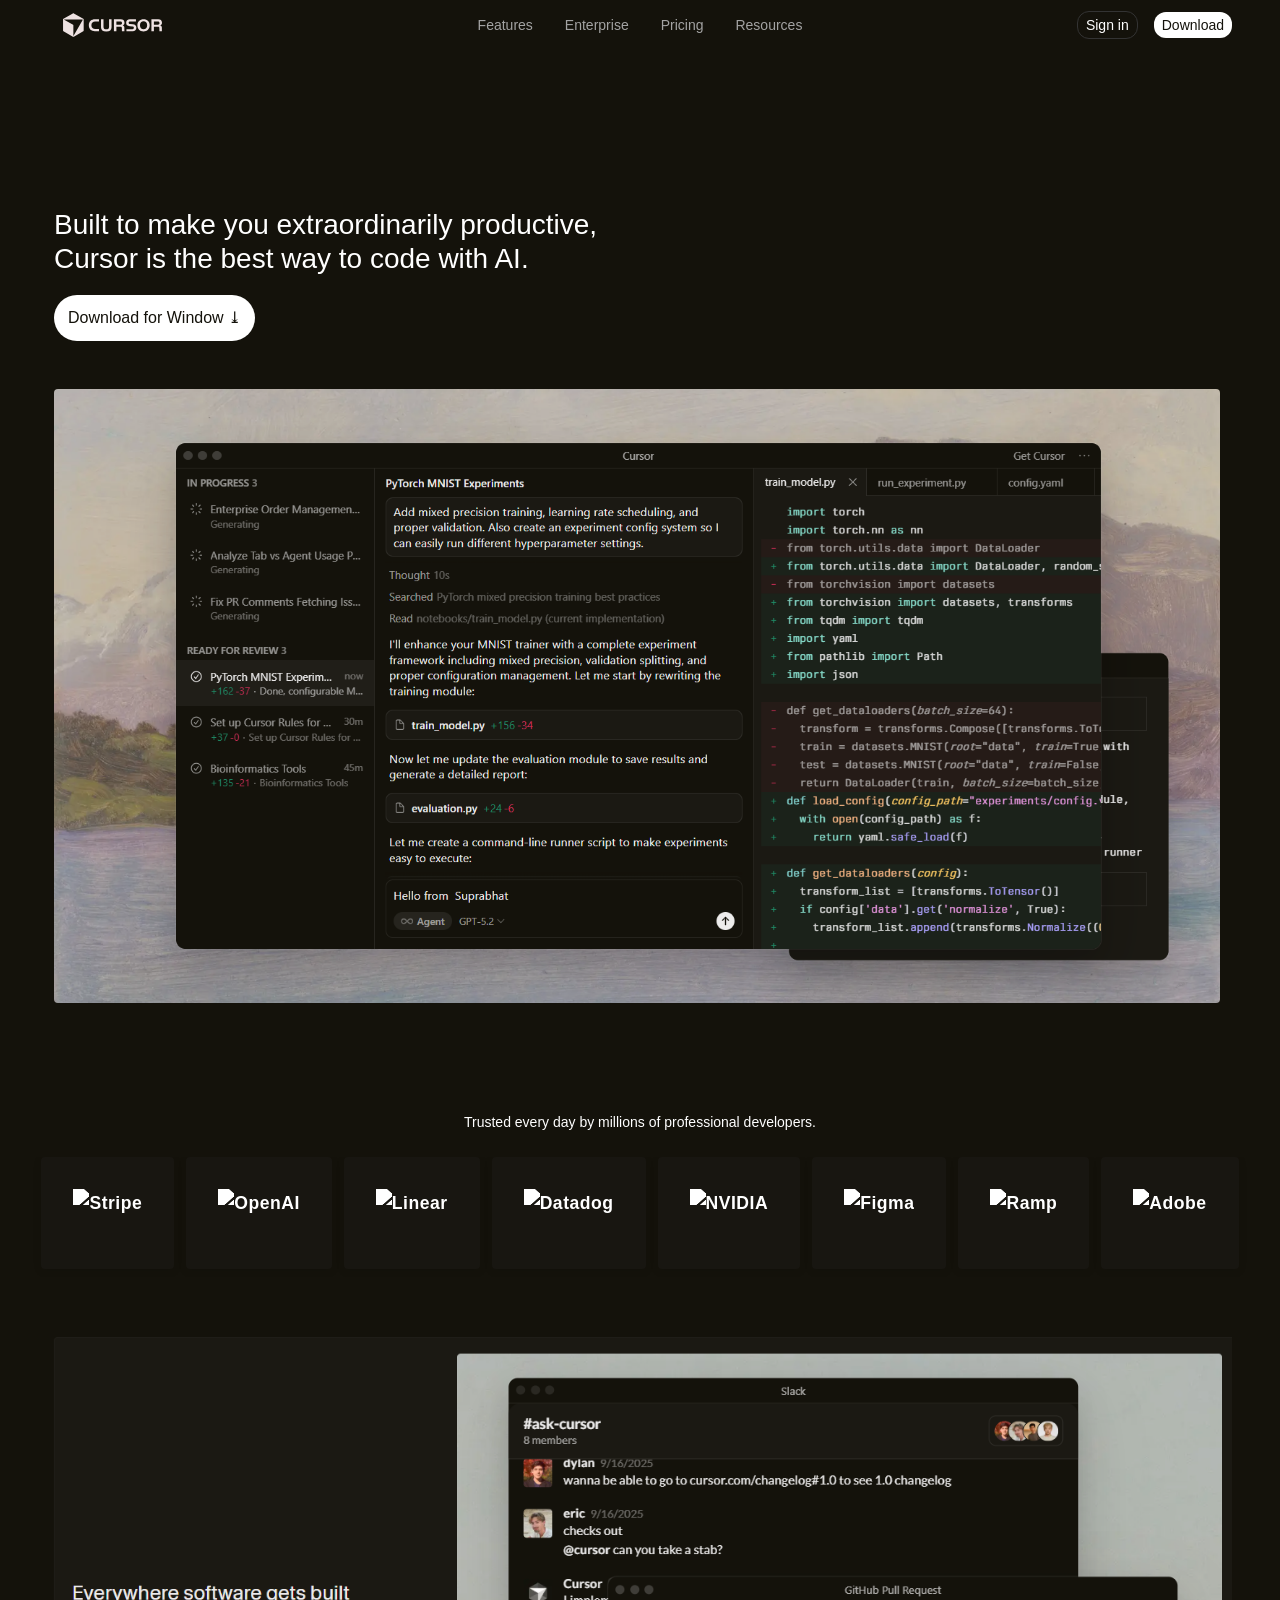
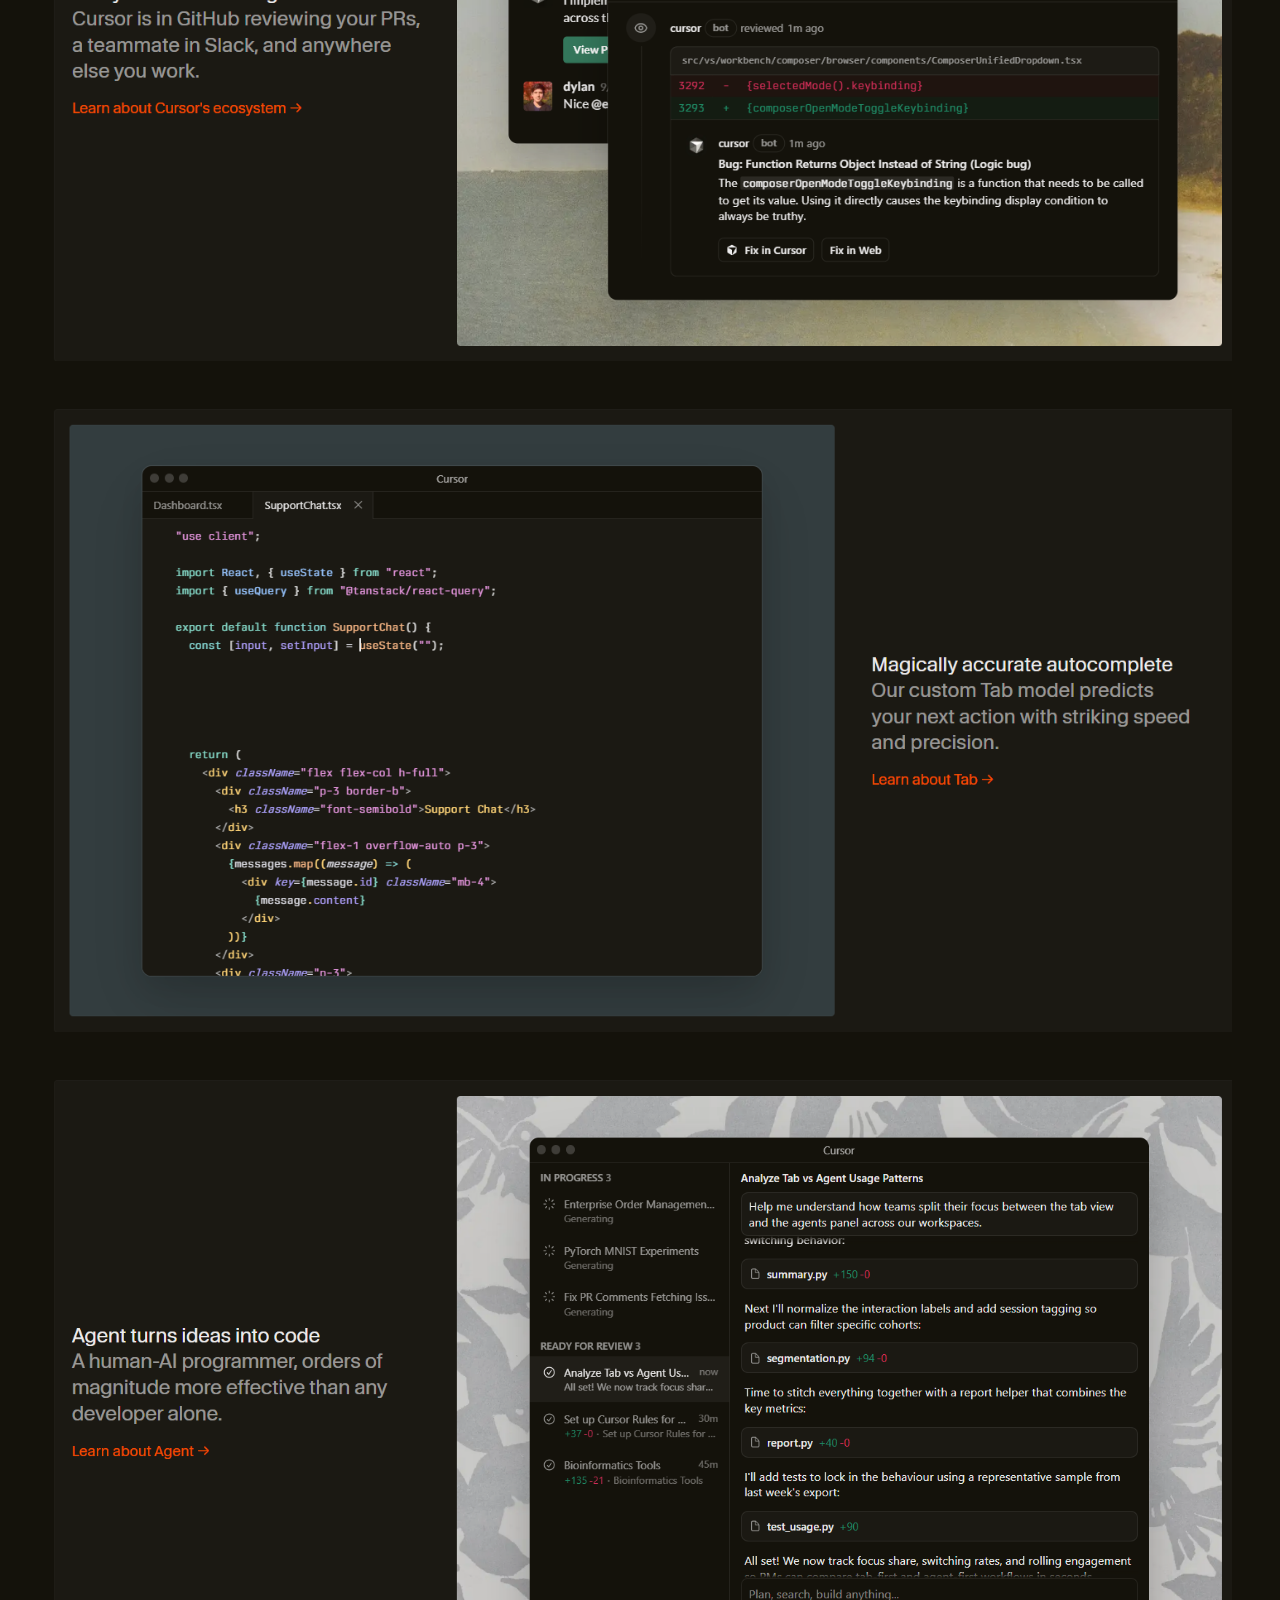
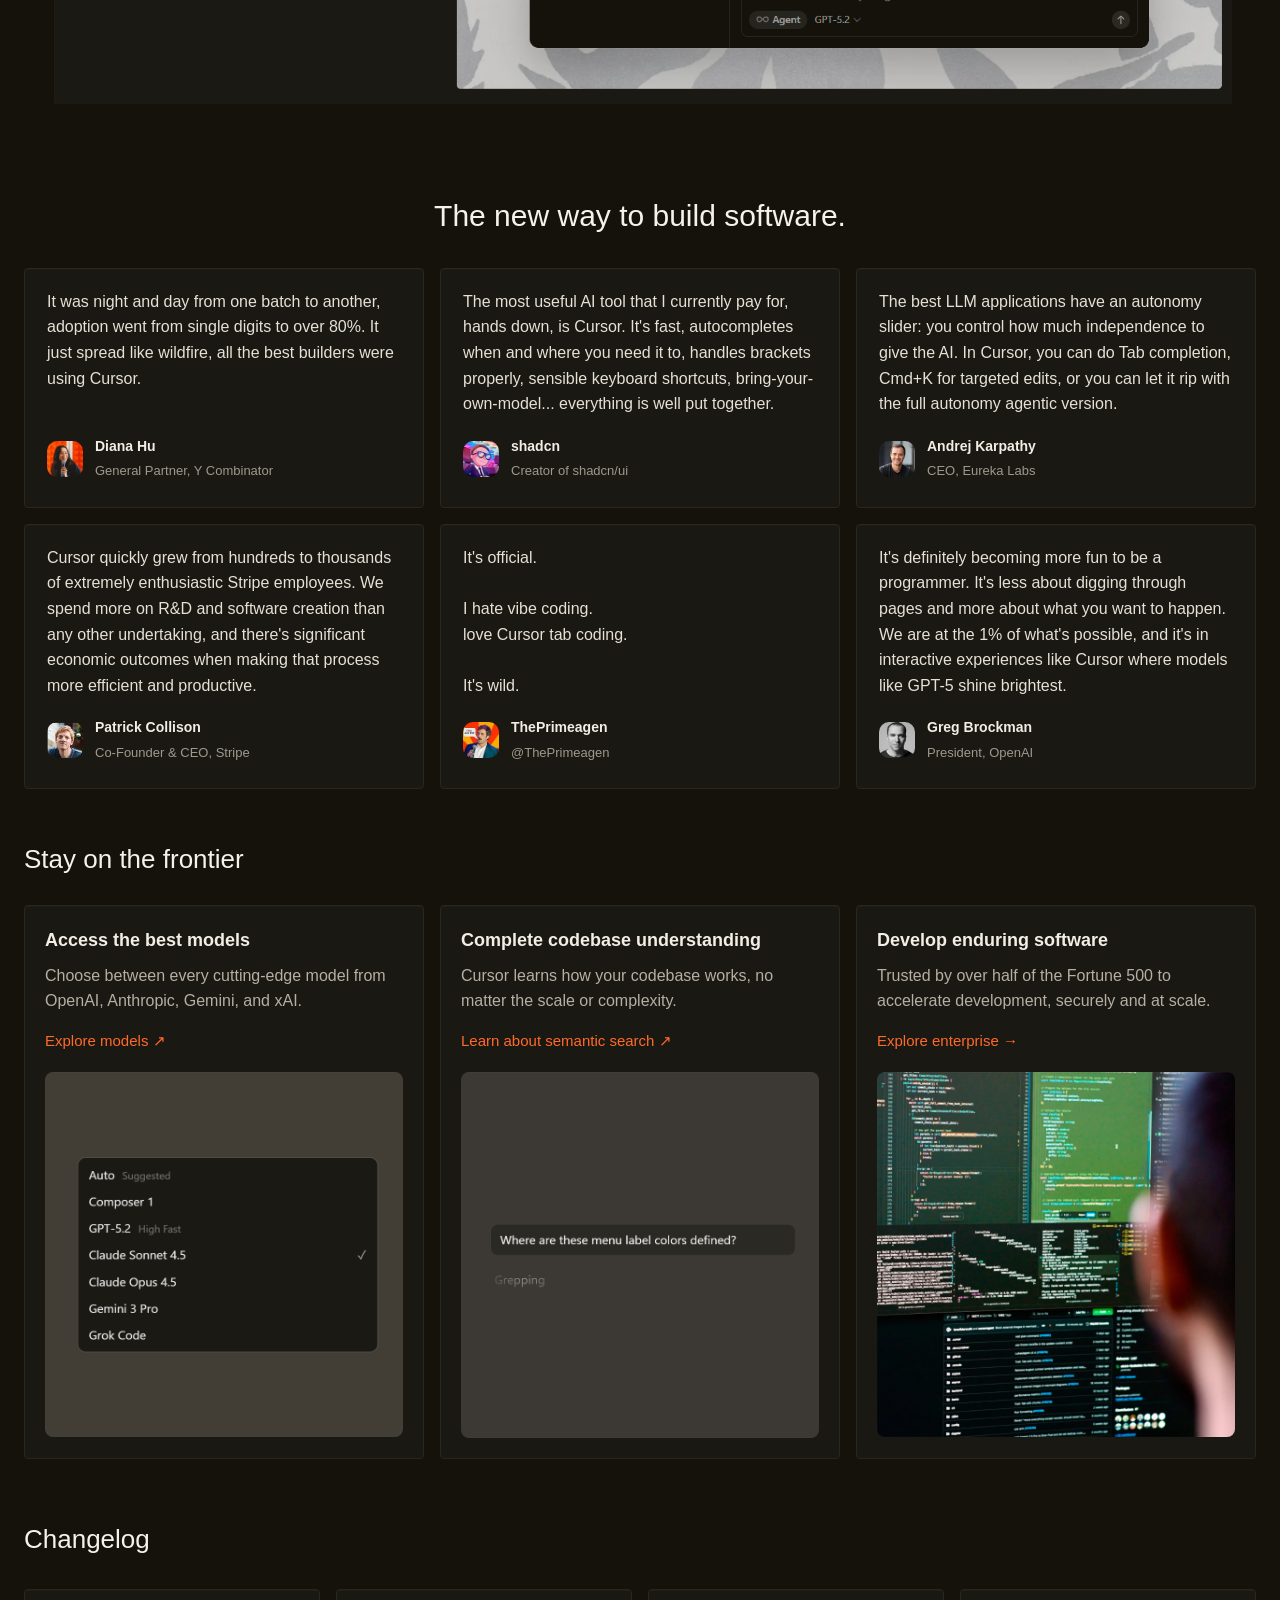
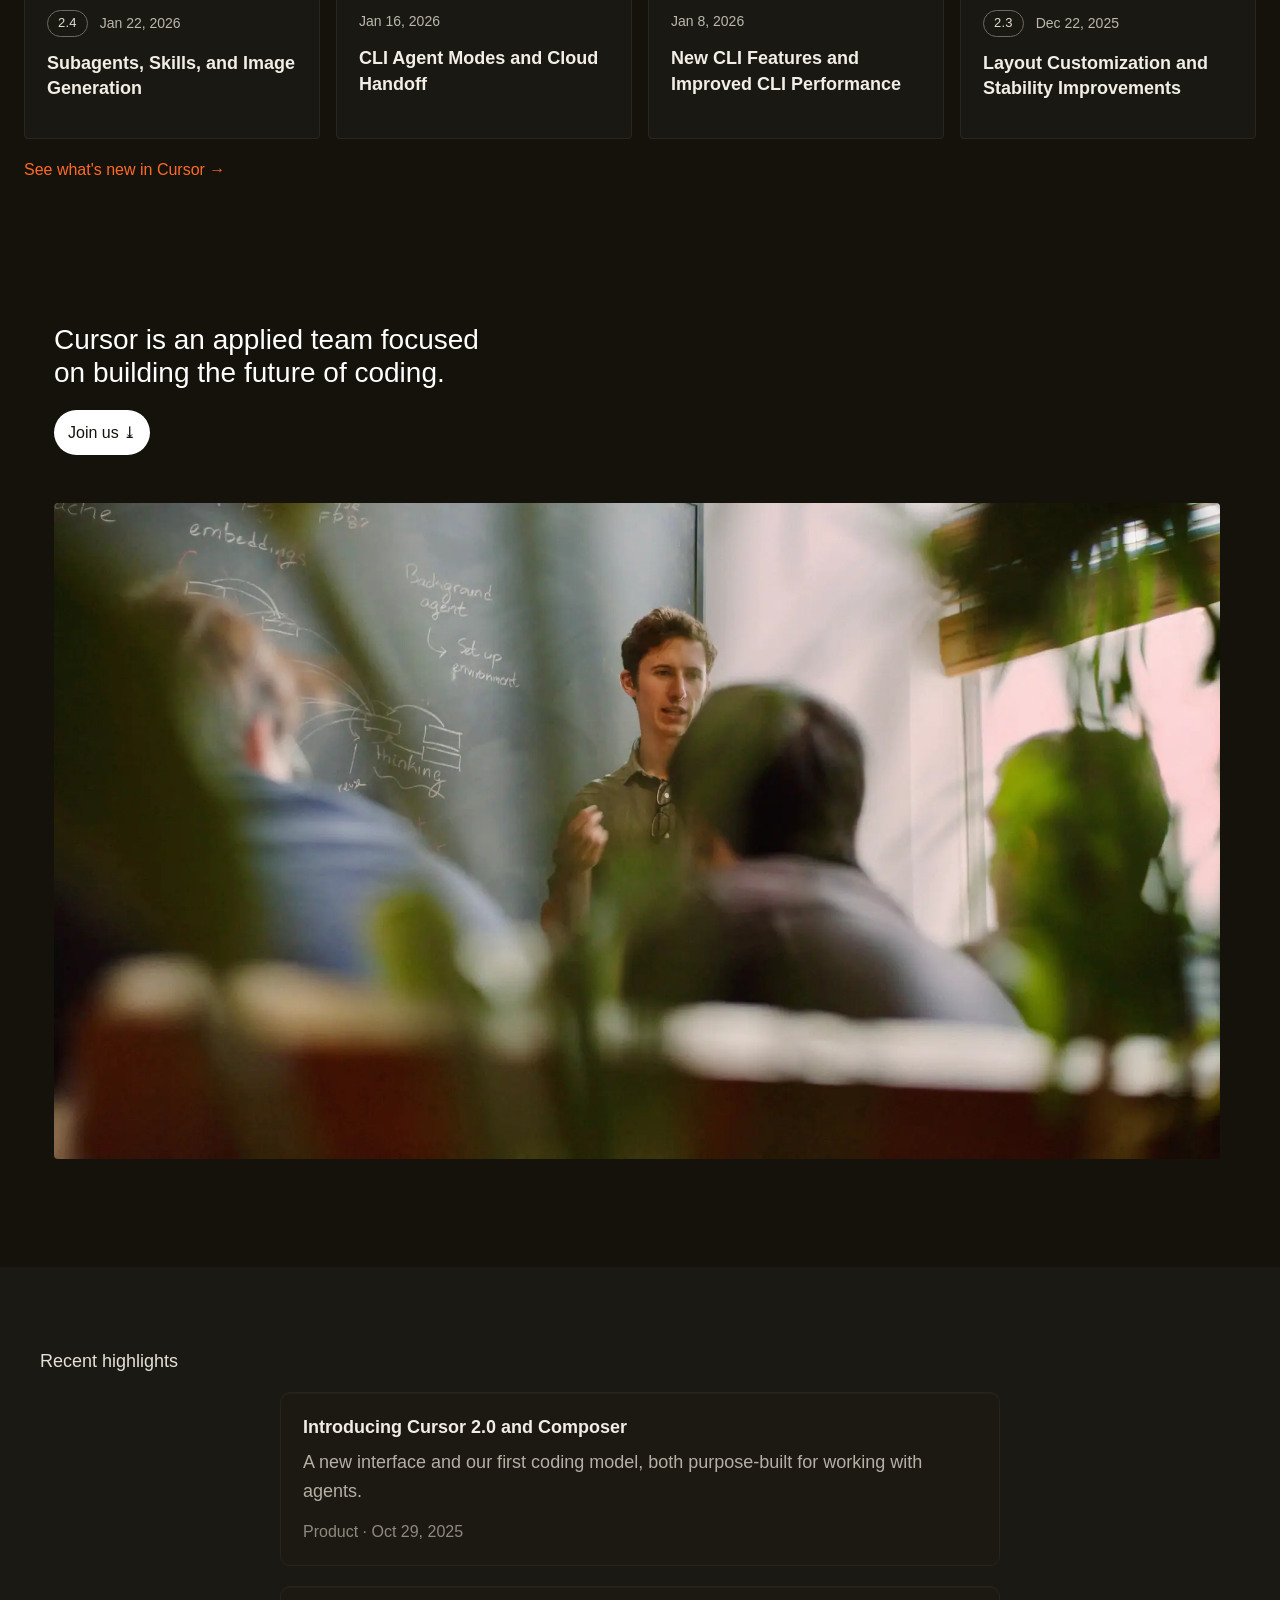
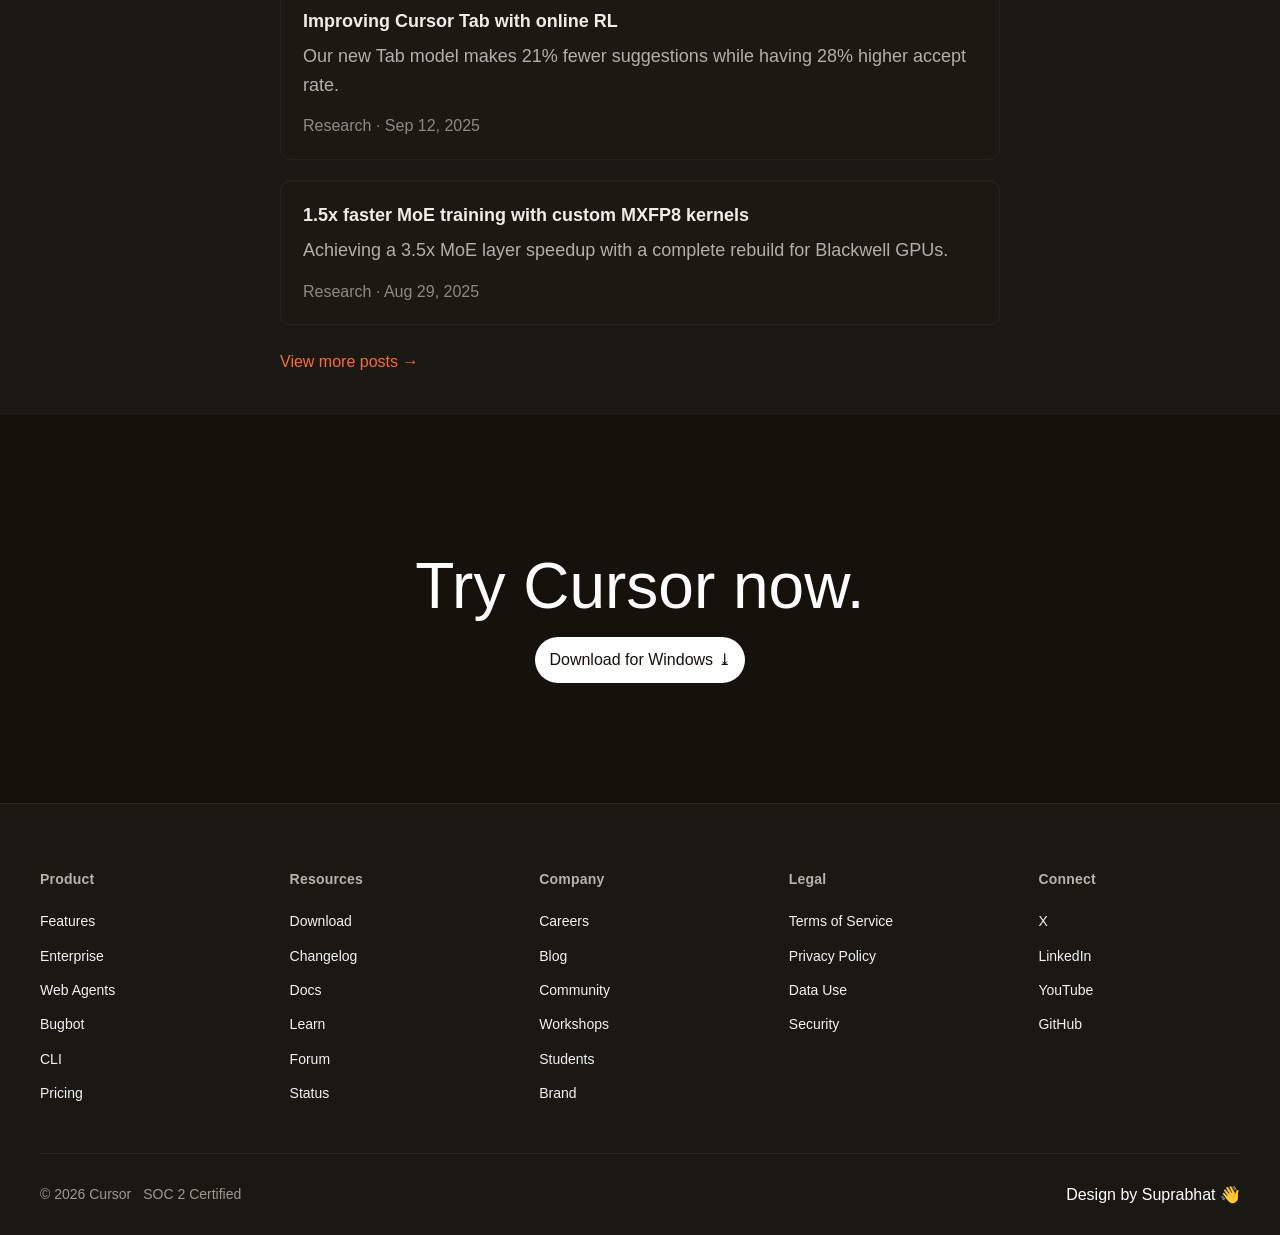
==== commit d7b5be66: "i think we are done with it" ====
--- a/cursor-clone/index.html
+++ b/cursor-clone/index.html
@@ -1,12 +1,14 @@
+<!-- Note i love to add commnets in my code for better understanding of others and myself, so don't consider it as AI written.-->
+
 <!DOCTYPE html>
 <html lang="en">
 
 <head>
   <meta charset="UTF-8">
   <meta name="viewport" content="width=device-width, initial-scale=1.0">
-  <title>Cursor - The AI Code Editor</title>
+  <title>Cursor</title>
   <link rel="stylesheet" href="styles.css">
-  <link rel="shortcut icon" href="assets/Icon.jpeg" type="image/x-icon">
+  <link rel="shortcut icon" href="assets/icon.jpeg" type="image/x-icon">
 </head>
 
 <body>
@@ -100,7 +102,7 @@
     </div>
   </section>
 
-  <!-- Feature 1: Agent -->
+  <!-- Features Section -->
   <section class="feature-section">
     <div class="feature-image">
       <img src="assets/hero1.png" alt="AI Agents Feature">
@@ -113,6 +115,7 @@
     </div>
   </section>
 
+    <!-- Testimonials Section -->
   <section class="testimonials">
     <div class="testimonials-container">
       <h2 class="testimonials-title">The new way to build software.</h2>
@@ -190,6 +193,7 @@
     </div>
   </section>
 
+  <!-- Frontier Section -->
   <section class="frontier">
     <div class="frontier-container">
       <h2 class="frontier-title">Stay on the frontier</h2>
@@ -228,7 +232,7 @@
     </div>
   </section>
 
-  <!-- Put the Changelog Section Here -->
+  <!--Changelog Section -->
   <section class="changelog" id="changelog">
     <div class="changelog-container">
       <h2 class="changelog-title">Changelog</h2>
@@ -264,9 +268,9 @@
     </div>
   </section>
 
-  <!-- this section looks same as hero section but with different text and image so i use same classes -->
-
-  <section class="hero">
+<!-- <--Join the Team Section /-->
+<!-- this section looks same as hero section but with different text and image so i use same classes -->
+  <section class="hero" style="padding-top: 12PX;">
     <div class="hero-content">
       <h1>Cursor is an applied team focused <br> on building the future of coding.</h1>
       <a href="#download" class="btn-download-hero">
@@ -371,5 +375,4 @@
     </div>
   </footer>
 </body>
-
 </html>
--- a/cursor-clone/styles.css
+++ b/cursor-clone/styles.css
@@ -6,11 +6,13 @@
   color: #eee2e2;
   margin-right: 16px;
 }
+
 .logo {
   display: flex;
   align-items: center;
   text-decoration: none;
 }
+
 /* Reset and Base Styles */
 * {
   margin: 0;
@@ -71,7 +73,6 @@
   display: flex;
   align-items: center;
   height: 50px;
-  /* position: relative; */
 }
 
 .nav-left {
@@ -80,7 +81,6 @@
   gap: 48px;
   padding-left: 48px;
 }
-
 
 .nav-links {
   display: flex;
@@ -161,7 +161,7 @@
   flex-direction: column;
   align-items: flex-start;
   text-align: left;
-  
+
 }
 
 .hero h1 {
@@ -213,7 +213,7 @@
 
 /* Trust Section */
 .trust {
- margin-bottom: 60px;
+  margin-bottom: 60px;
   text-align: center;
   background: var(--bg-primary);
 }
@@ -249,7 +249,7 @@
 .logo-item {
   background: #181611;
   border-radius: 4px;
-  box-shadow: 0 2px 8px 0 rgba(0,0,0,0.10);
+  box-shadow: 0 2px 8px 0 rgba(0, 0, 0, 0.10);
   padding: 32px;
   min-width: 100px;
   min-height: 100px;
@@ -263,11 +263,14 @@
   font-weight: 600;
   letter-spacing: 0.5px;
 }
+
 .logo-item:hover {
-  box-shadow: 0 4px 16px 0 rgba(0,0,0,0.18);
+  box-shadow: 0 4px 16px 0 rgba(0, 0, 0, 0.18);
   transform: translateY(-4px) scale(1.03);
 }
-.logo-item img, .logo-item svg {
+
+.logo-item img,
+.logo-item svg {
   max-width: 100px;
   max-height: 50px;
   width: auto;
@@ -276,6 +279,7 @@
   margin: 0 auto;
   filter: brightness(0) invert(1);
 }
+
 .feature-section {
   min-height: 100vh;
   display: flex;
@@ -297,7 +301,8 @@
   margin-bottom: 48px;
   padding-left: 48px;
   padding-right: 48px;
-} 
+}
+
 .feature-image img {
   width: 100%;
   height: 100%;
@@ -669,7 +674,7 @@
   color: #ffffff;
 }
 
-.footer-column-connect a span{
+.footer-column-connect a span {
   display: none;
 }
 
@@ -731,16 +736,13 @@
   padding: 0 14px;
 }
 
-
-
-
-/* Smooth scrolling */
+/* This is used for - Smooth scrolling */
 html {
   scroll-behavior: smooth;
 }
 
-/* Selection color */
+/* this is used when we select some text - Selection color */
 ::selection {
   background: rgba(80, 94, 85, 0.3);
   color: var(--text-primary);
-}
+}
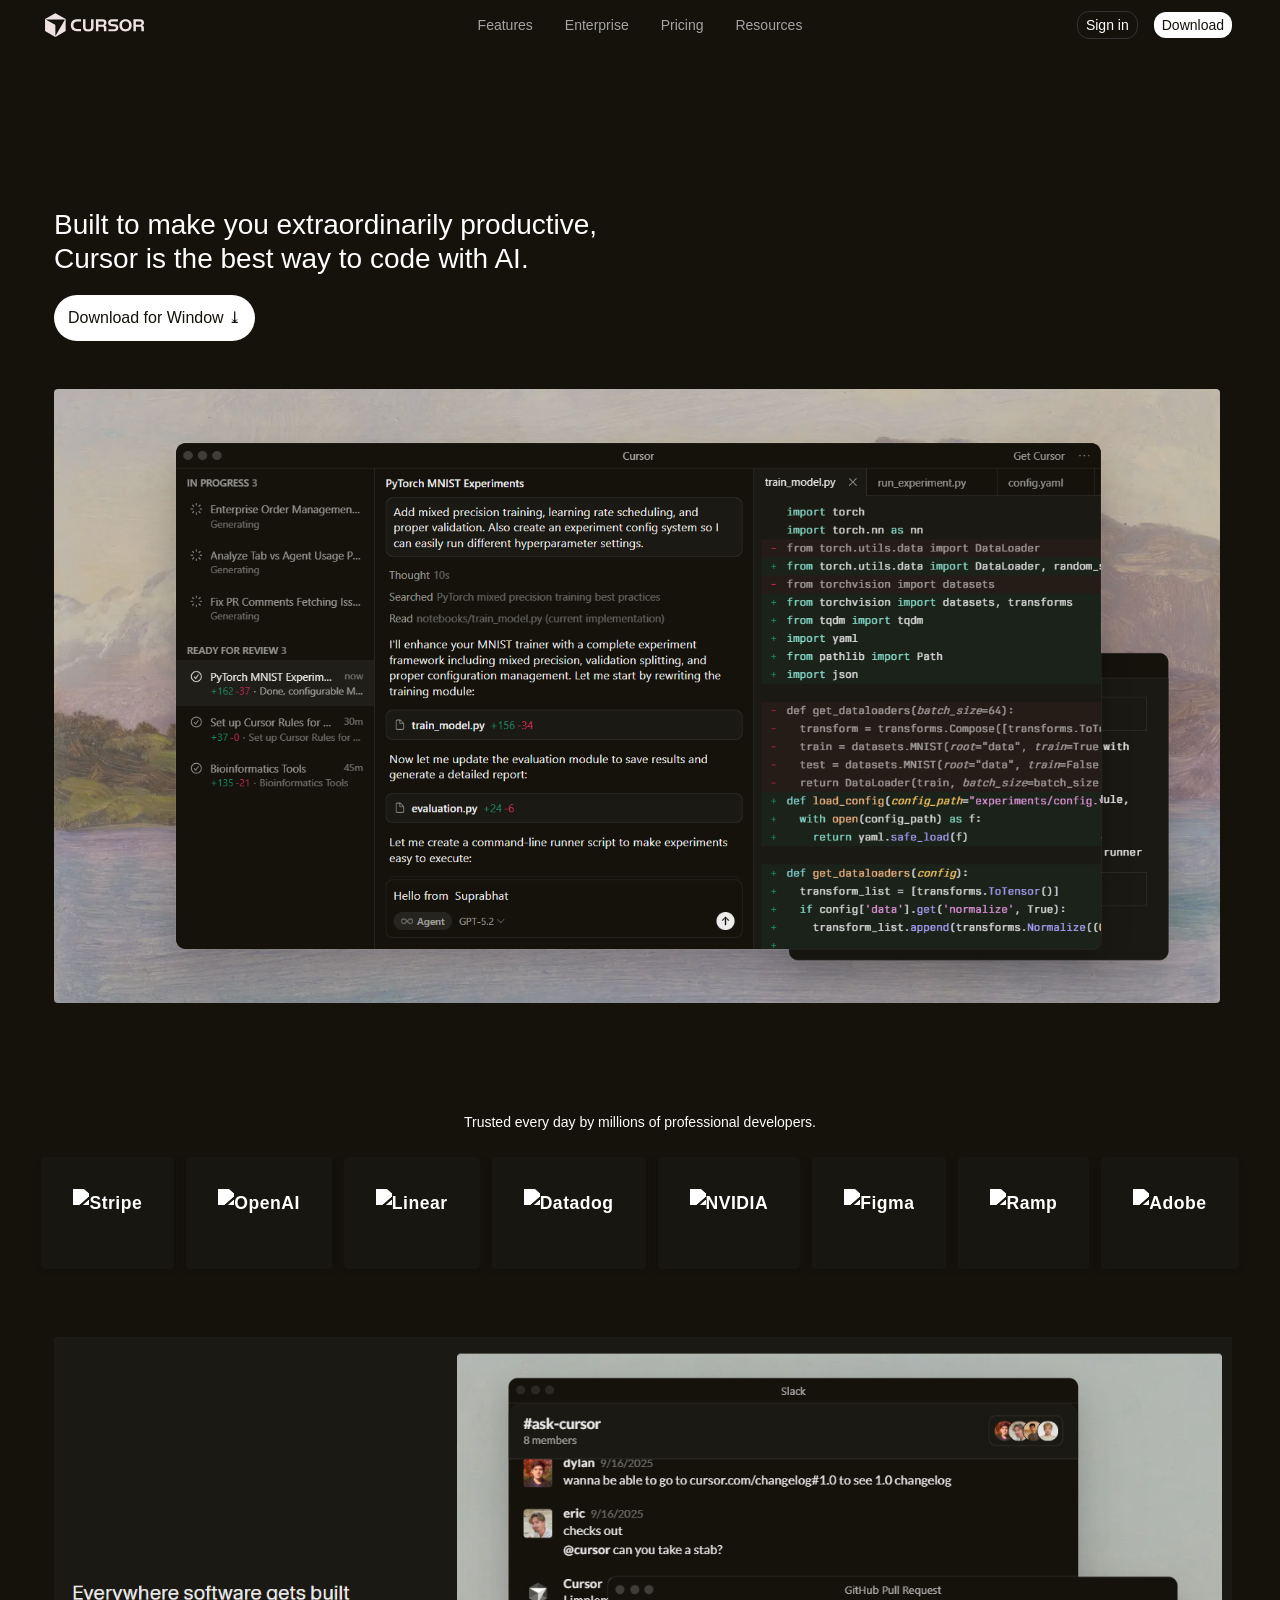
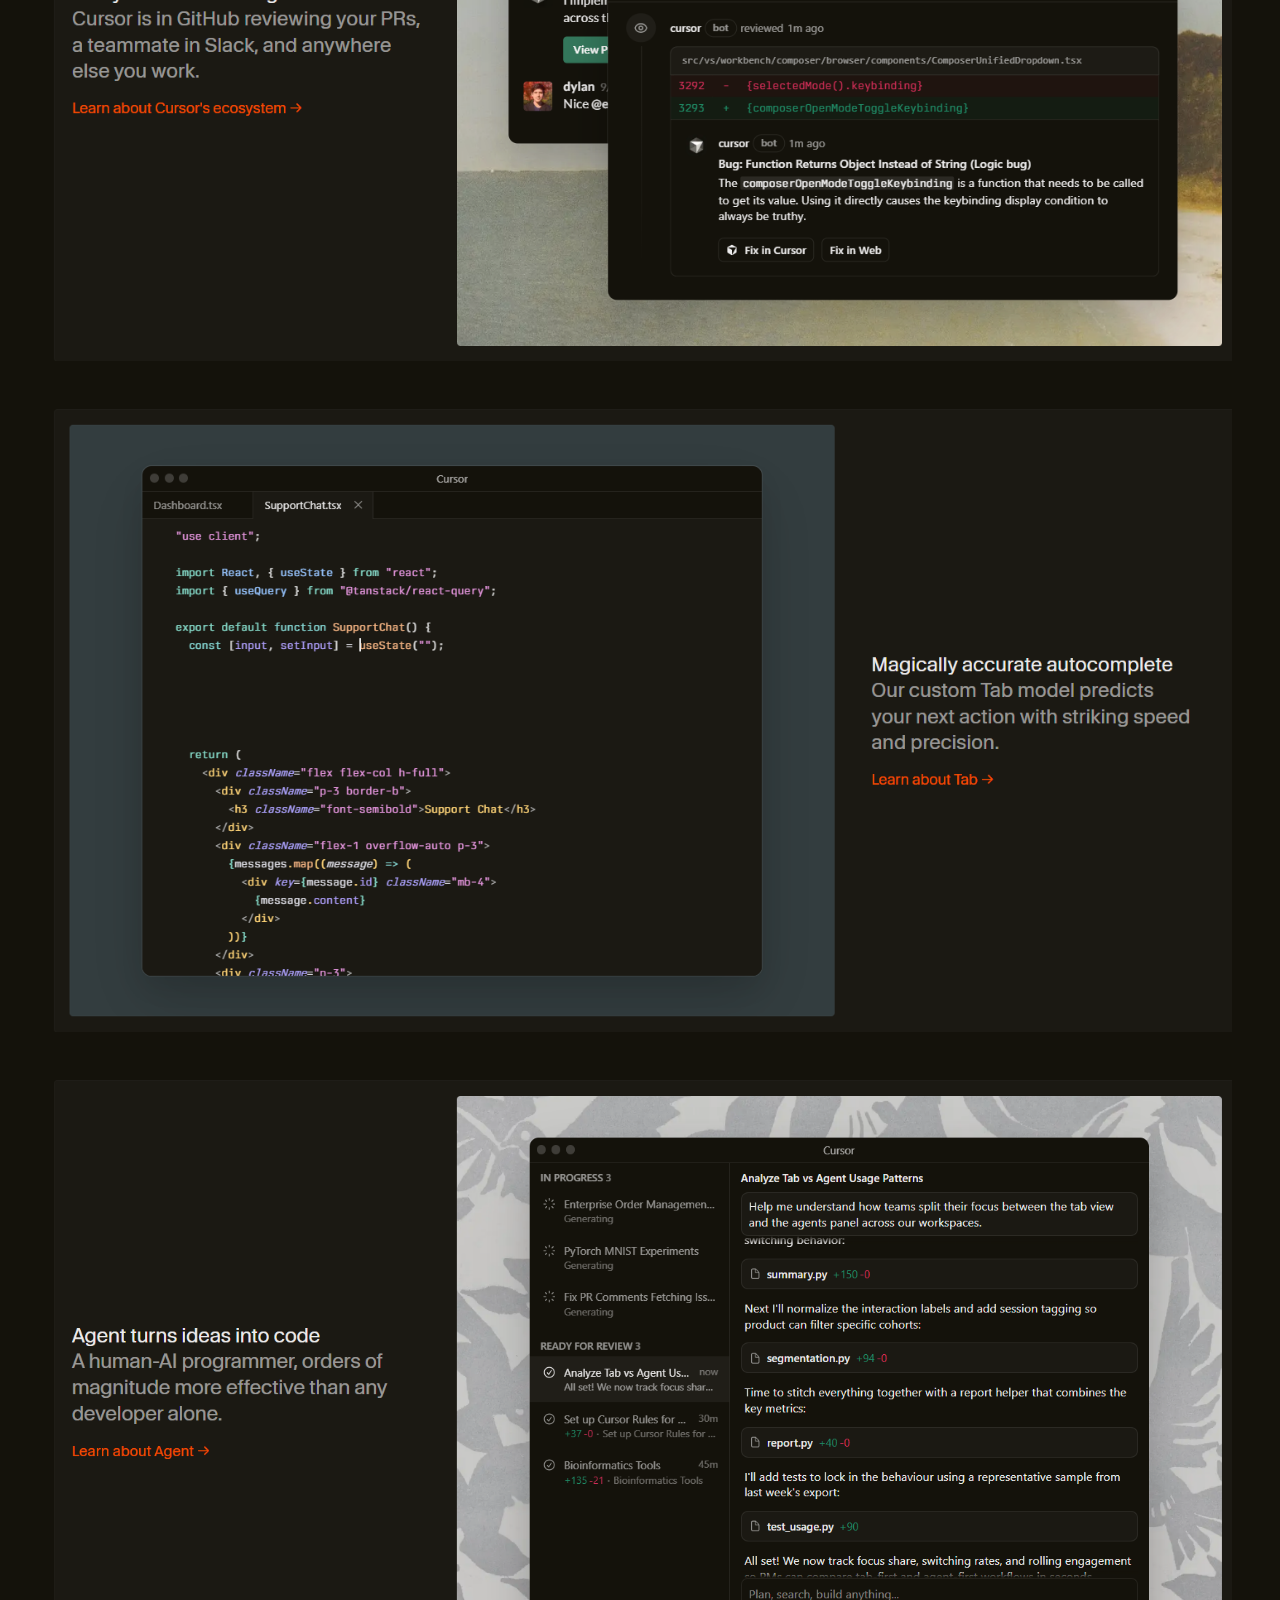
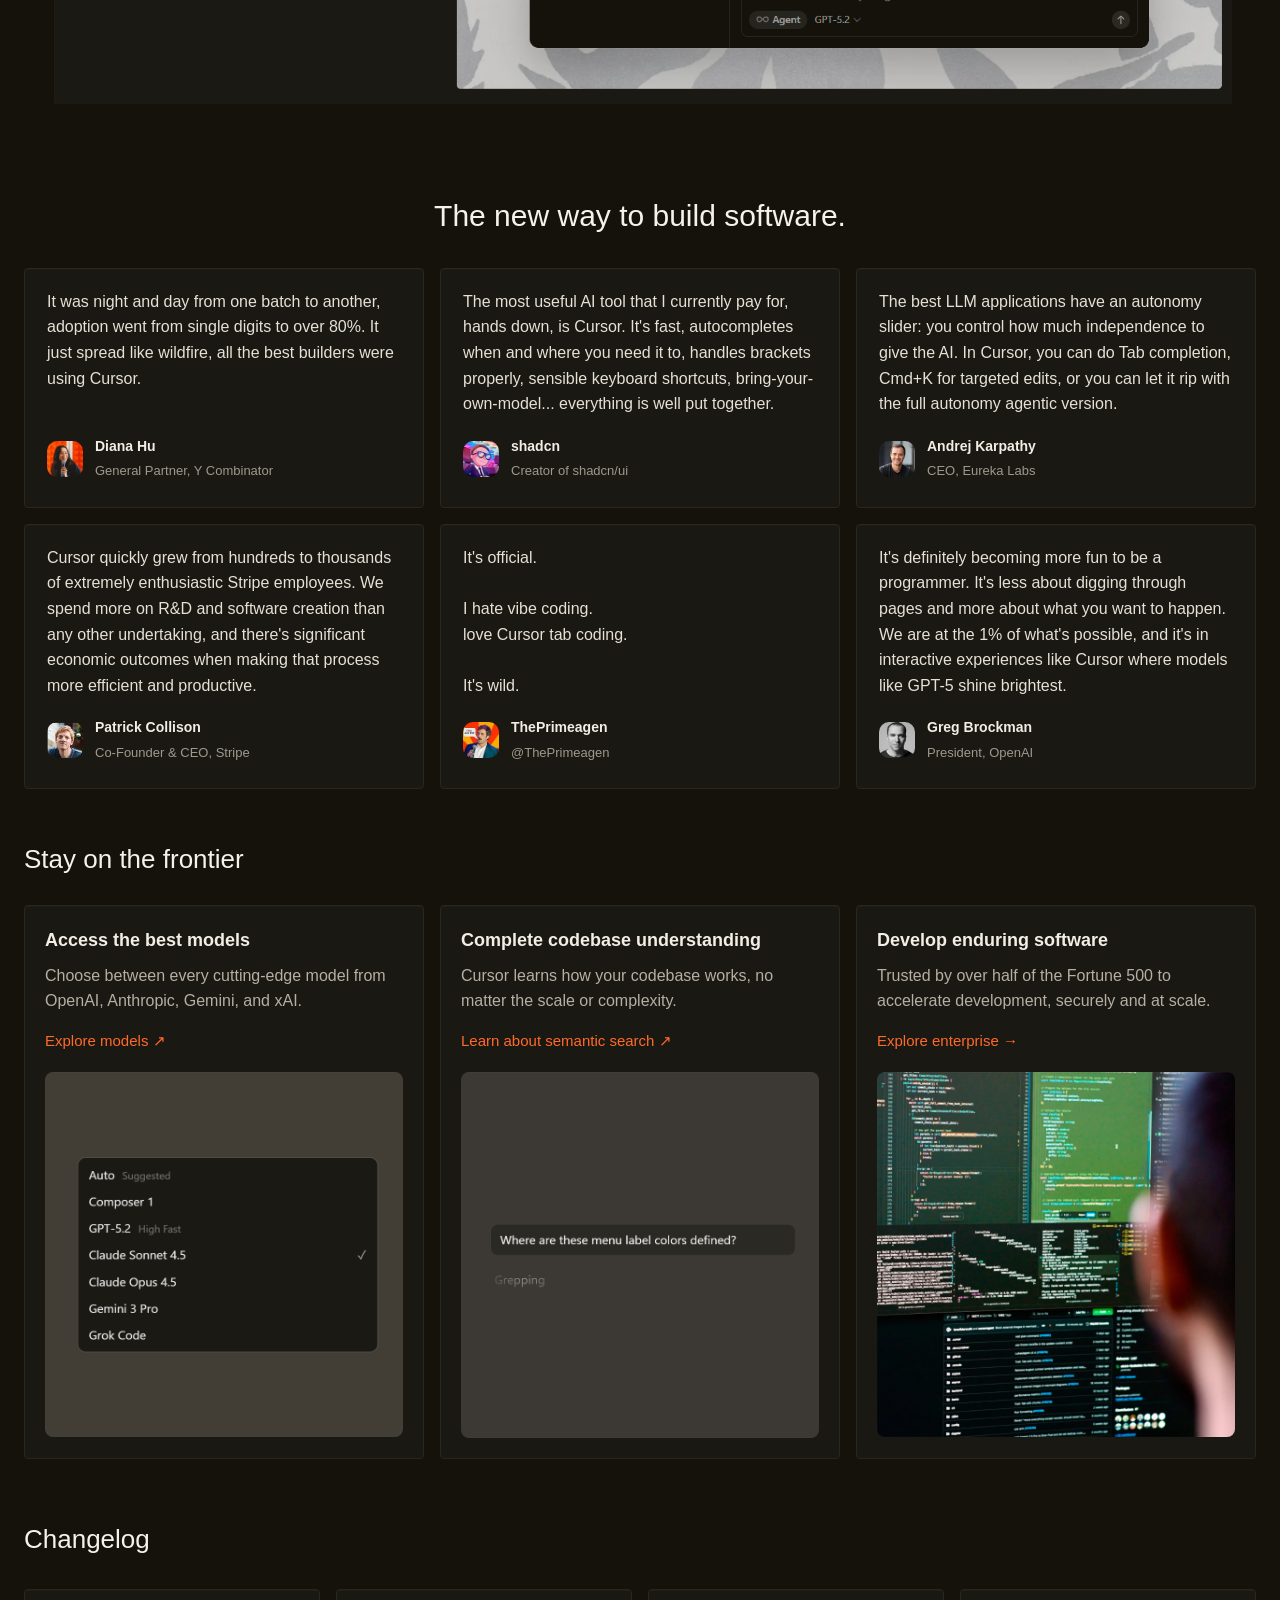
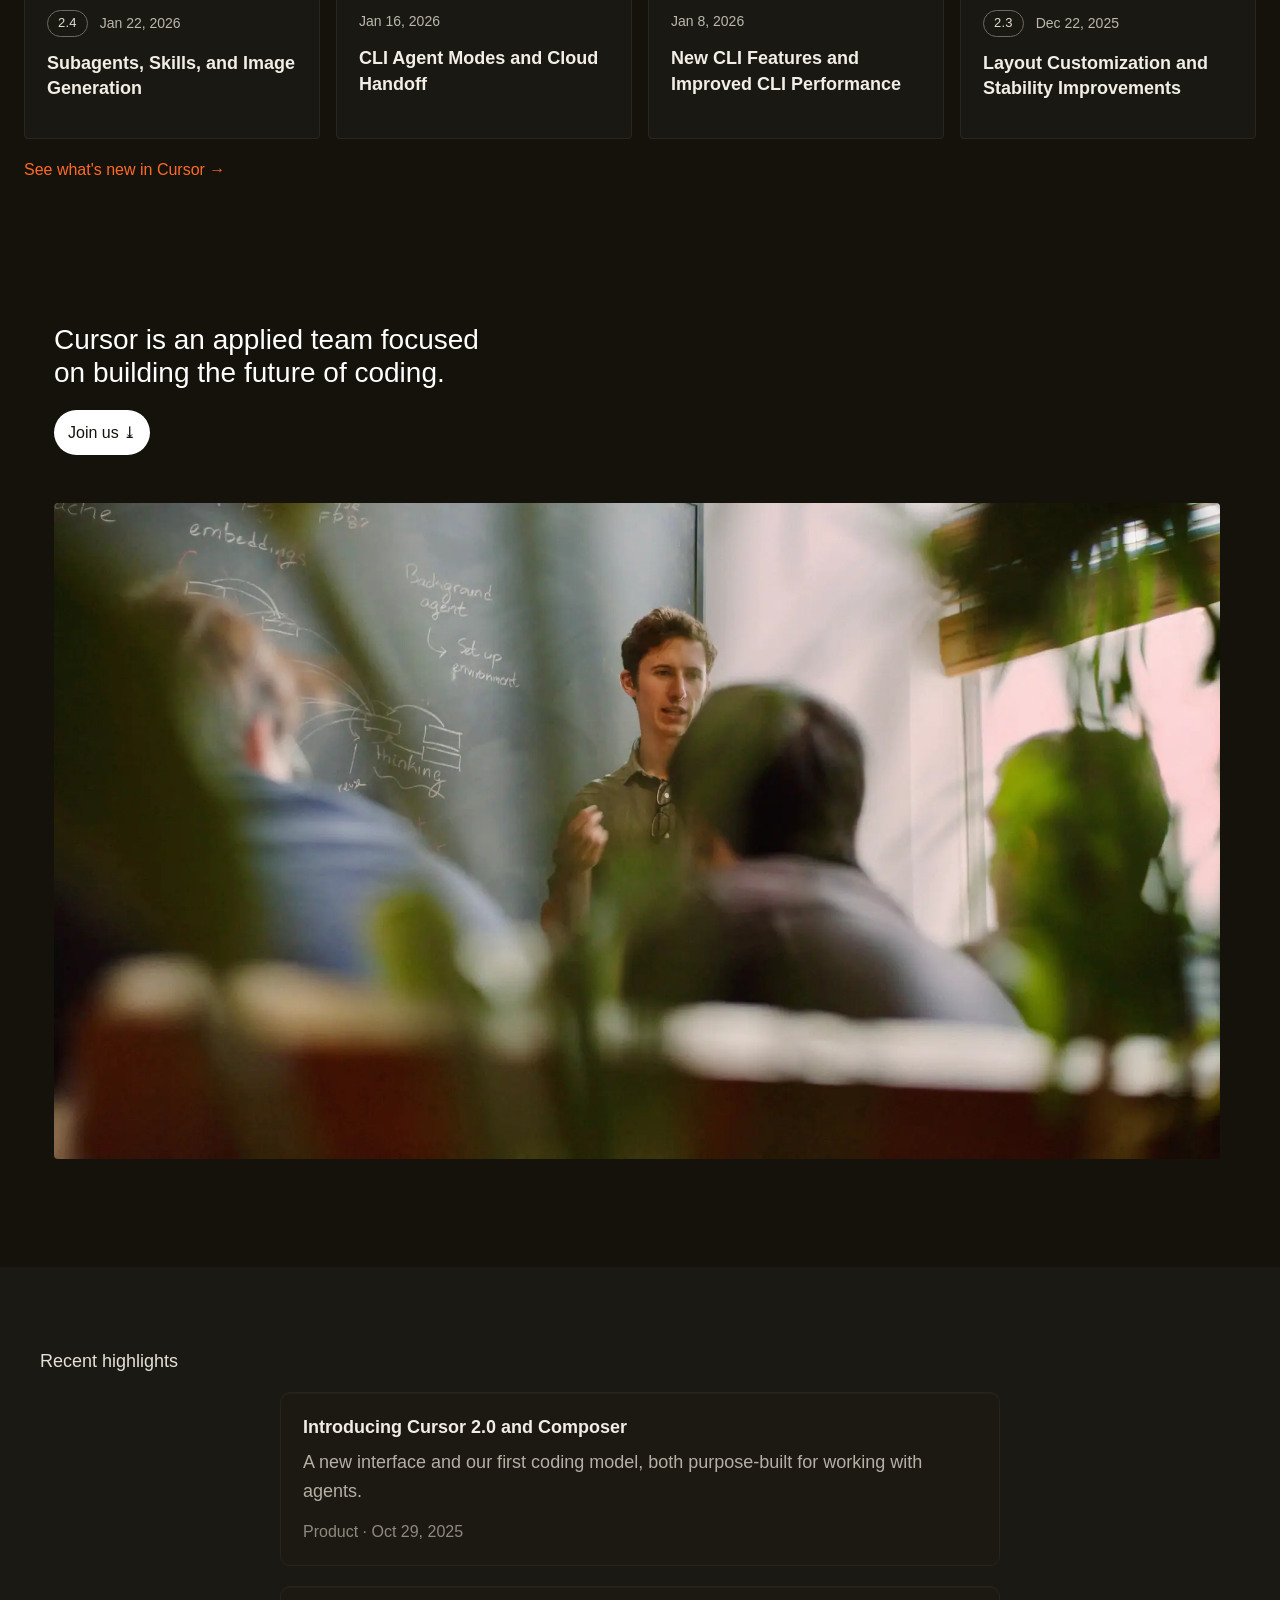
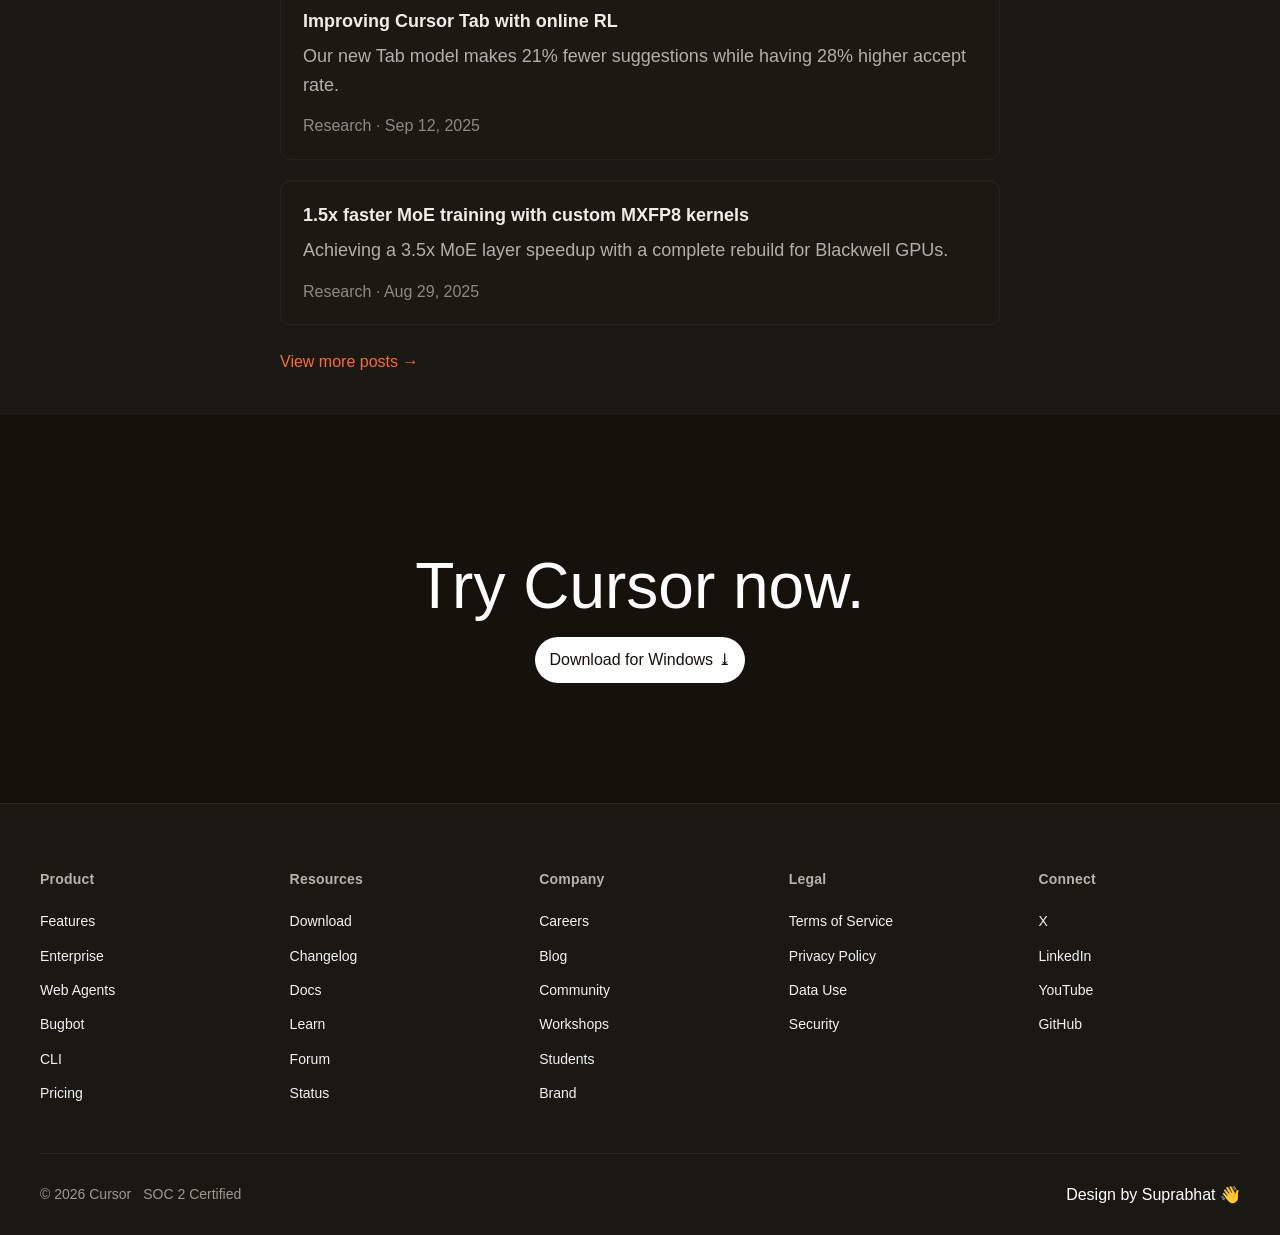
==== commit e68df303: "work done" ====
--- a/cursor-clone/index.html
+++ b/cursor-clone/index.html
@@ -15,41 +15,39 @@
   <!-- Navigation -->
   <nav class="navbar">
     <div class="nav-container">
-      <div class="nav-left">
-        <a href="#" class="logo">
-          <svg class="logo-svg" viewBox="0 0 2193 545" xmlns="http://www.w3.org/2000/svg"
-            xmlns:xlink="http://www.w3.org/1999/xlink" overflow="visible">
-            <g fill="currentColor">
-              <path
-                d="m466.383 137.073-206.469-119.2034c-6.63-3.8287-14.811-3.8287-21.441 0l-206.4586 119.2034c-5.5734 3.218-9.0144 9.169-9.0144 15.615v240.375c0 6.436 3.441 12.397 9.0144 15.615l206.4686 119.203c6.63 3.829 14.811 3.829 21.441 0l206.468-119.203c5.574-3.218 9.015-9.17 9.015-15.615v-240.375c0-6.436-3.441-12.397-9.015-15.615zm-12.969 25.25-199.316 345.223c-1.347 2.326-4.904 1.376-4.904-1.319v-226.048c0-4.517-2.414-8.695-6.33-10.963l-195.7577-113.019c-2.3263-1.347-1.3764-4.905 1.3182-4.905h398.6305c5.661 0 9.199 6.136 6.368 11.041h-.009z">
-              </path>
-              <path
-                d="m723.253 148.84h87.856v48.397h-84.881c-45.789 0-81.527 26.432-81.527 82.273s35.738 82.273 81.527 82.273h84.881v48.397h-91.578c-76.691 0-131.039-45.043-131.039-130.66 0-85.618 58.07-130.661 134.761-130.661z">
-              </path>
-              <path
-                d="m855.781 148.84h54.348v159.7c0 39.828 18.242 58.448 61.056 58.448 42.815 0 61.055-18.61 61.055-58.448v-159.7h54.35v170.866c0 58.071-36.85 94.933-115.405 94.933-78.551 0-115.404-37.231-115.404-95.301z">
-              </path>
-              <path
-                d="m1370.62 222.913c0 29.04-16.75 51.372-39.09 61.056v.746c23.45 3.354 35.37 20.103 35.73 42.814l1.12 82.641h-54.35l-1.11-73.705c-.37-16.381-10.06-26.432-29.41-26.432h-90.47v100.137h-54.34v-261.33h150.02c49.15 0 81.9 24.94 81.9 74.083zm-54.73 7.454c0-22.333-11.91-34.623-34.24-34.623h-88.61v69.236h89.34c20.47 0 33.51-12.281 33.51-34.623z">
-              </path>
-              <path
-                d="m1576.09 333.85c0-18.61-11.91-26.432-29.77-27.915l-60.31-5.583c-52.12-4.837-79.3-25.318-79.3-74.83 0-49.511 33.51-76.69 81.53-76.69h133.27v46.904h-129.55c-18.61 0-30.52 9.683-30.52 28.294 0 18.61 12.28 27.547 30.9 29.04l61.42 5.214c46.54 4.091 77.06 25.318 77.06 75.198s-32.38 76.69-78.17 76.69h-139.23v-46.904h134.01c17.5 0 28.66-11.912 28.66-29.408z">
-              </path>
-              <path
-                d="m1789.79 144.373c81.89 0 133.65 52.487 133.65 134.761 0 82.273-53.98 135.506-135.88 135.506s-133.65-53.233-133.65-135.506c0-82.274 53.98-134.761 135.88-134.761zm77.43 135.129c0-55.095-32.02-87.479-78.56-87.479-46.53 0-78.55 32.384-78.55 87.479 0 55.094 32.02 87.478 78.55 87.478 46.54 0 78.56-32.384 78.56-87.478z">
-              </path>
-              <path
-                d="m2192.95 222.913c0 29.04-16.75 51.372-39.1 61.056v.746c23.46 3.354 35.37 20.103 35.74 42.814l1.12 82.641h-54.35l-1.12-73.705c-.36-16.381-10.05-26.432-29.4-26.432h-90.47v100.137h-54.35v-261.33h150.03c49.14 0 81.9 24.94 81.9 74.083zm-54.73 7.454c0-22.333-11.91-34.623-34.25-34.623h-88.6v69.236h89.34c20.47 0 33.51-12.281 33.51-34.623z">
-              </path>
-            </g>
-          </svg>
-        </a>
-        <div class="nav-links">
-          <a href="#features">Features</a>
-          <a href="#enterprise">Enterprise</a>
-          <a href="#pricing">Pricing</a>
-          <a href="#resources">Resources</a>
-        </div>
+      <a href="#" class="logo">
+        <svg class="logo-svg" viewBox="0 0 2193 545" xmlns="http://www.w3.org/2000/svg"
+          xmlns:xlink="http://www.w3.org/1999/xlink" overflow="visible">
+          <g fill="currentColor">
+            <path
+              d="m466.383 137.073-206.469-119.2034c-6.63-3.8287-14.811-3.8287-21.441 0l-206.4586 119.2034c-5.5734 3.218-9.0144 9.169-9.0144 15.615v240.375c0 6.436 3.441 12.397 9.0144 15.615l206.4686 119.203c6.63 3.829 14.811 3.829 21.441 0l206.468-119.203c5.574-3.218 9.015-9.17 9.015-15.615v-240.375c0-6.436-3.441-12.397-9.015-15.615zm-12.969 25.25-199.316 345.223c-1.347 2.326-4.904 1.376-4.904-1.319v-226.048c0-4.517-2.414-8.695-6.33-10.963l-195.7577-113.019c-2.3263-1.347-1.3764-4.905 1.3182-4.905h398.6305c5.661 0 9.199 6.136 6.368 11.041h-.009z">
+            </path>
+            <path
+              d="m723.253 148.84h87.856v48.397h-84.881c-45.789 0-81.527 26.432-81.527 82.273s35.738 82.273 81.527 82.273h84.881v48.397h-91.578c-76.691 0-131.039-45.043-131.039-130.66 0-85.618 58.07-130.661 134.761-130.661z">
+            </path>
+            <path
+              d="m855.781 148.84h54.348v159.7c0 39.828 18.242 58.448 61.056 58.448 42.815 0 61.055-18.61 61.055-58.448v-159.7h54.35v170.866c0 58.071-36.85 94.933-115.405 94.933-78.551 0-115.404-37.231-115.404-95.301z">
+            </path>
+            <path
+              d="m1370.62 222.913c0 29.04-16.75 51.372-39.09 61.056v.746c23.45 3.354 35.37 20.103 35.73 42.814l1.12 82.641h-54.35l-1.11-73.705c-.37-16.381-10.06-26.432-29.41-26.432h-90.47v100.137h-54.34v-261.33h150.02c49.15 0 81.9 24.94 81.9 74.083zm-54.73 7.454c0-22.333-11.91-34.623-34.24-34.623h-88.61v69.236h89.34c20.47 0 33.51-12.281 33.51-34.623z">
+            </path>
+            <path
+              d="m1576.09 333.85c0-18.61-11.91-26.432-29.77-27.915l-60.31-5.583c-52.12-4.837-79.3-25.318-79.3-74.83 0-49.511 33.51-76.69 81.53-76.69h133.27v46.904h-129.55c-18.61 0-30.52 9.683-30.52 28.294 0 18.61 12.28 27.547 30.9 29.04l61.42 5.214c46.54 4.091 77.06 25.318 77.06 75.198s-32.38 76.69-78.17 76.69h-139.23v-46.904h134.01c17.5 0 28.66-11.912 28.66-29.408z">
+            </path>
+            <path
+              d="m1789.79 144.373c81.89 0 133.65 52.487 133.65 134.761 0 82.273-53.98 135.506-135.88 135.506s-133.65-53.233-133.65-135.506c0-82.274 53.98-134.761 135.88-134.761zm77.43 135.129c0-55.095-32.02-87.479-78.56-87.479-46.53 0-78.55 32.384-78.55 87.479 0 55.094 32.02 87.478 78.55 87.478 46.54 0 78.56-32.384 78.56-87.478z">
+            </path>
+            <path
+              d="m2192.95 222.913c0 29.04-16.75 51.372-39.1 61.056v.746c23.46 3.354 35.37 20.103 35.74 42.814l1.12 82.641h-54.35l-1.12-73.705c-.36-16.381-10.05-26.432-29.4-26.432h-90.47v100.137h-54.35v-261.33h150.03c49.14 0 81.9 24.94 81.9 74.083zm-54.73 7.454c0-22.333-11.91-34.623-34.25-34.623h-88.6v69.236h89.34c20.47 0 33.51-12.281 33.51-34.623z">
+            </path>
+          </g>
+        </svg>
+      </a>
+      <div class="nav-links">
+        <a href="#features">Features</a>
+        <a href="#enterprise">Enterprise</a>
+        <a href="#pricing">Pricing</a>
+        <a href="#resources">Resources</a>
       </div>
       <div class="nav-right">
         <a href="#signin" class="btn-signin">Sign in</a>
@@ -375,4 +373,4 @@
     </div>
   </footer>
 </body>
-</html>+</html>
--- a/cursor-clone/styles.css
+++ b/cursor-clone/styles.css
@@ -69,7 +69,7 @@
 .nav-container {
   max-width: 1400px;
   margin: 0 auto;
-  padding: 0 14px;
+  padding: 0 44px;
   display: flex;
   align-items: center;
   height: 50px;
@@ -79,7 +79,6 @@
   display: flex;
   align-items: center;
   gap: 48px;
-  padding-left: 48px;
 }
 
 .nav-links {
